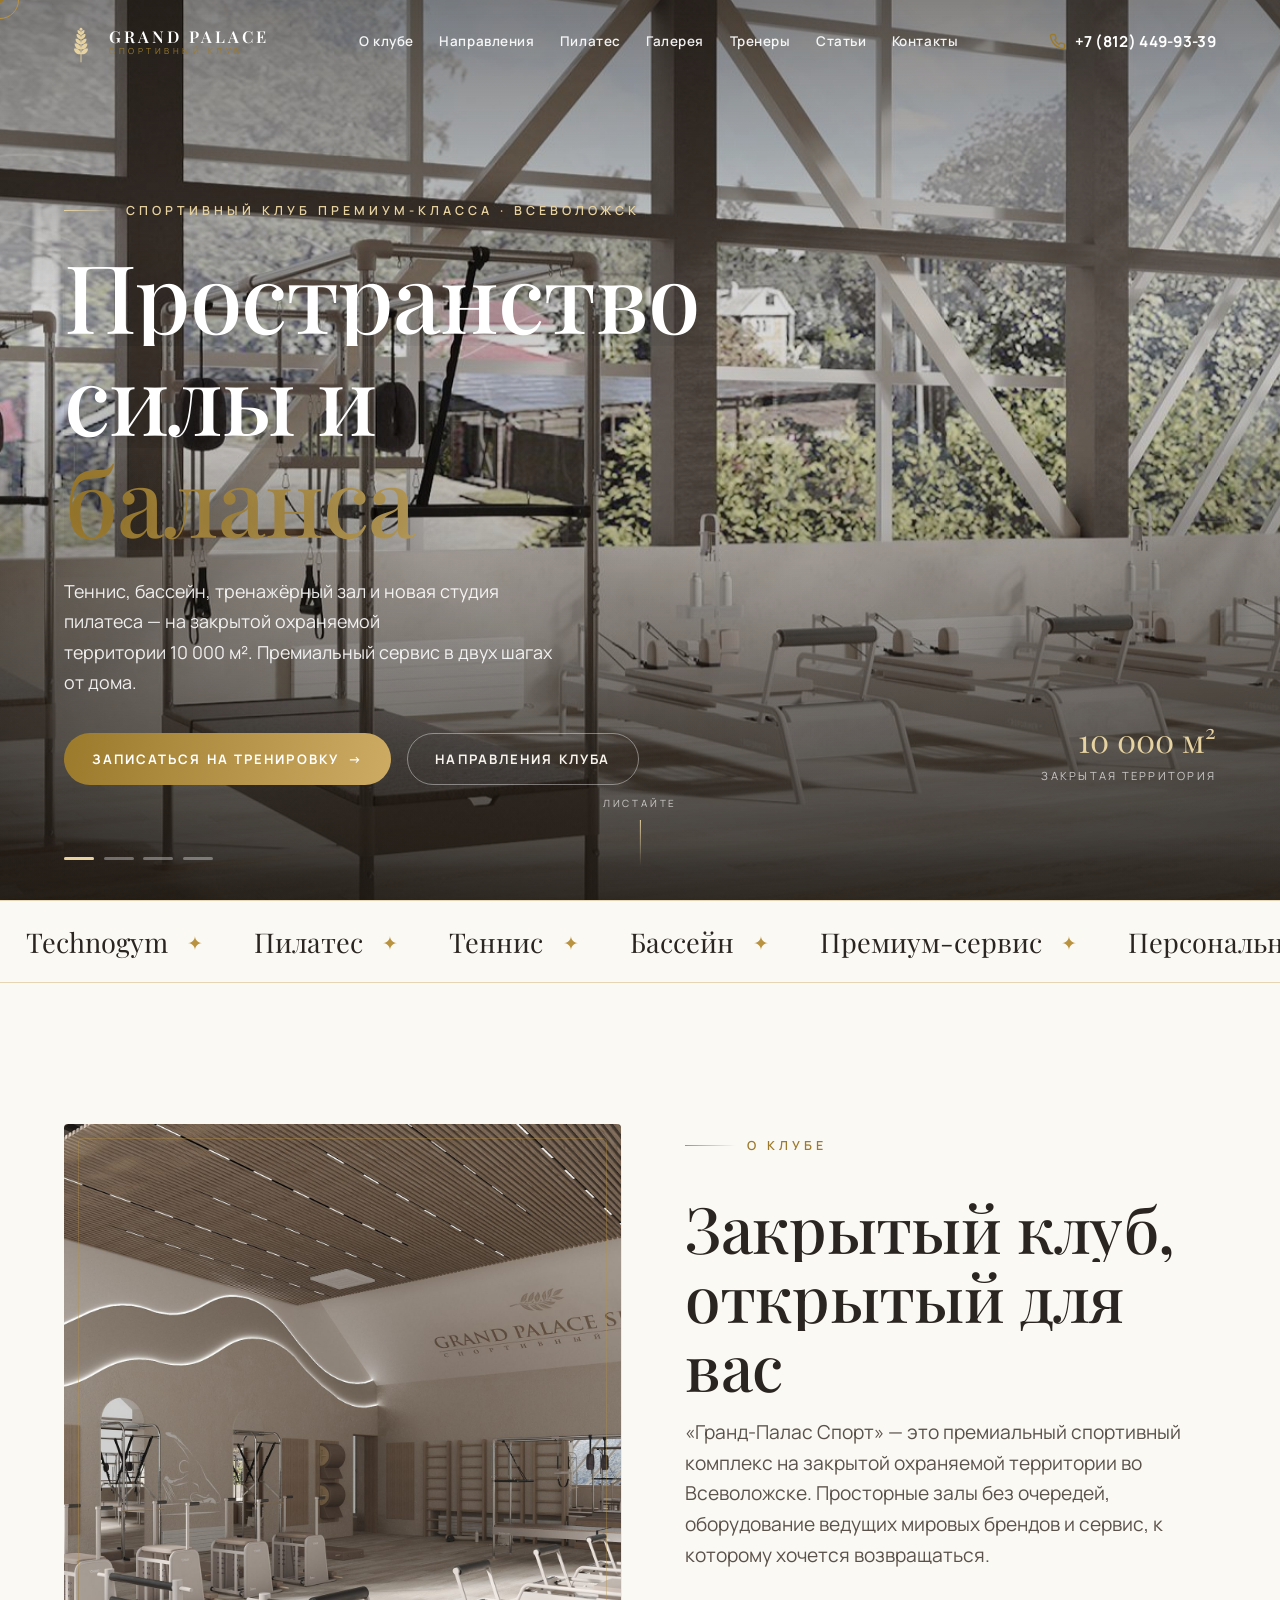
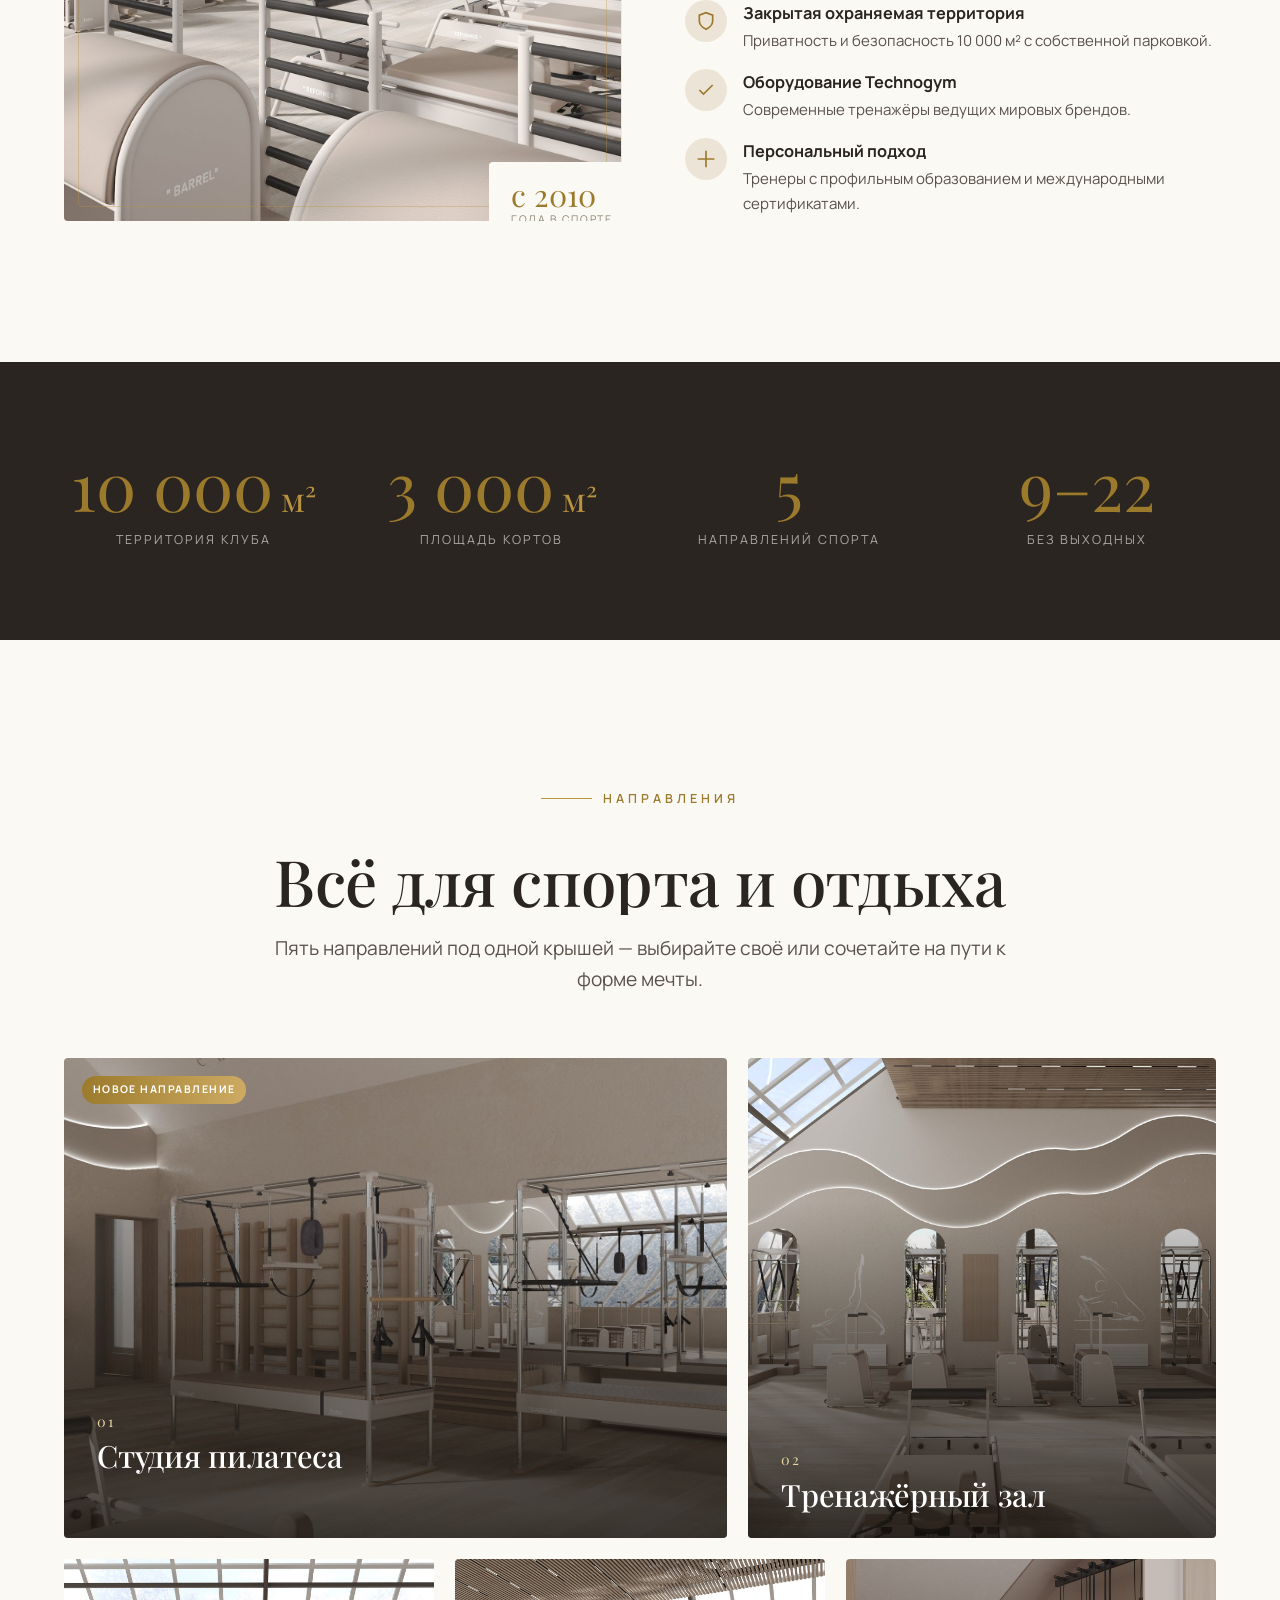
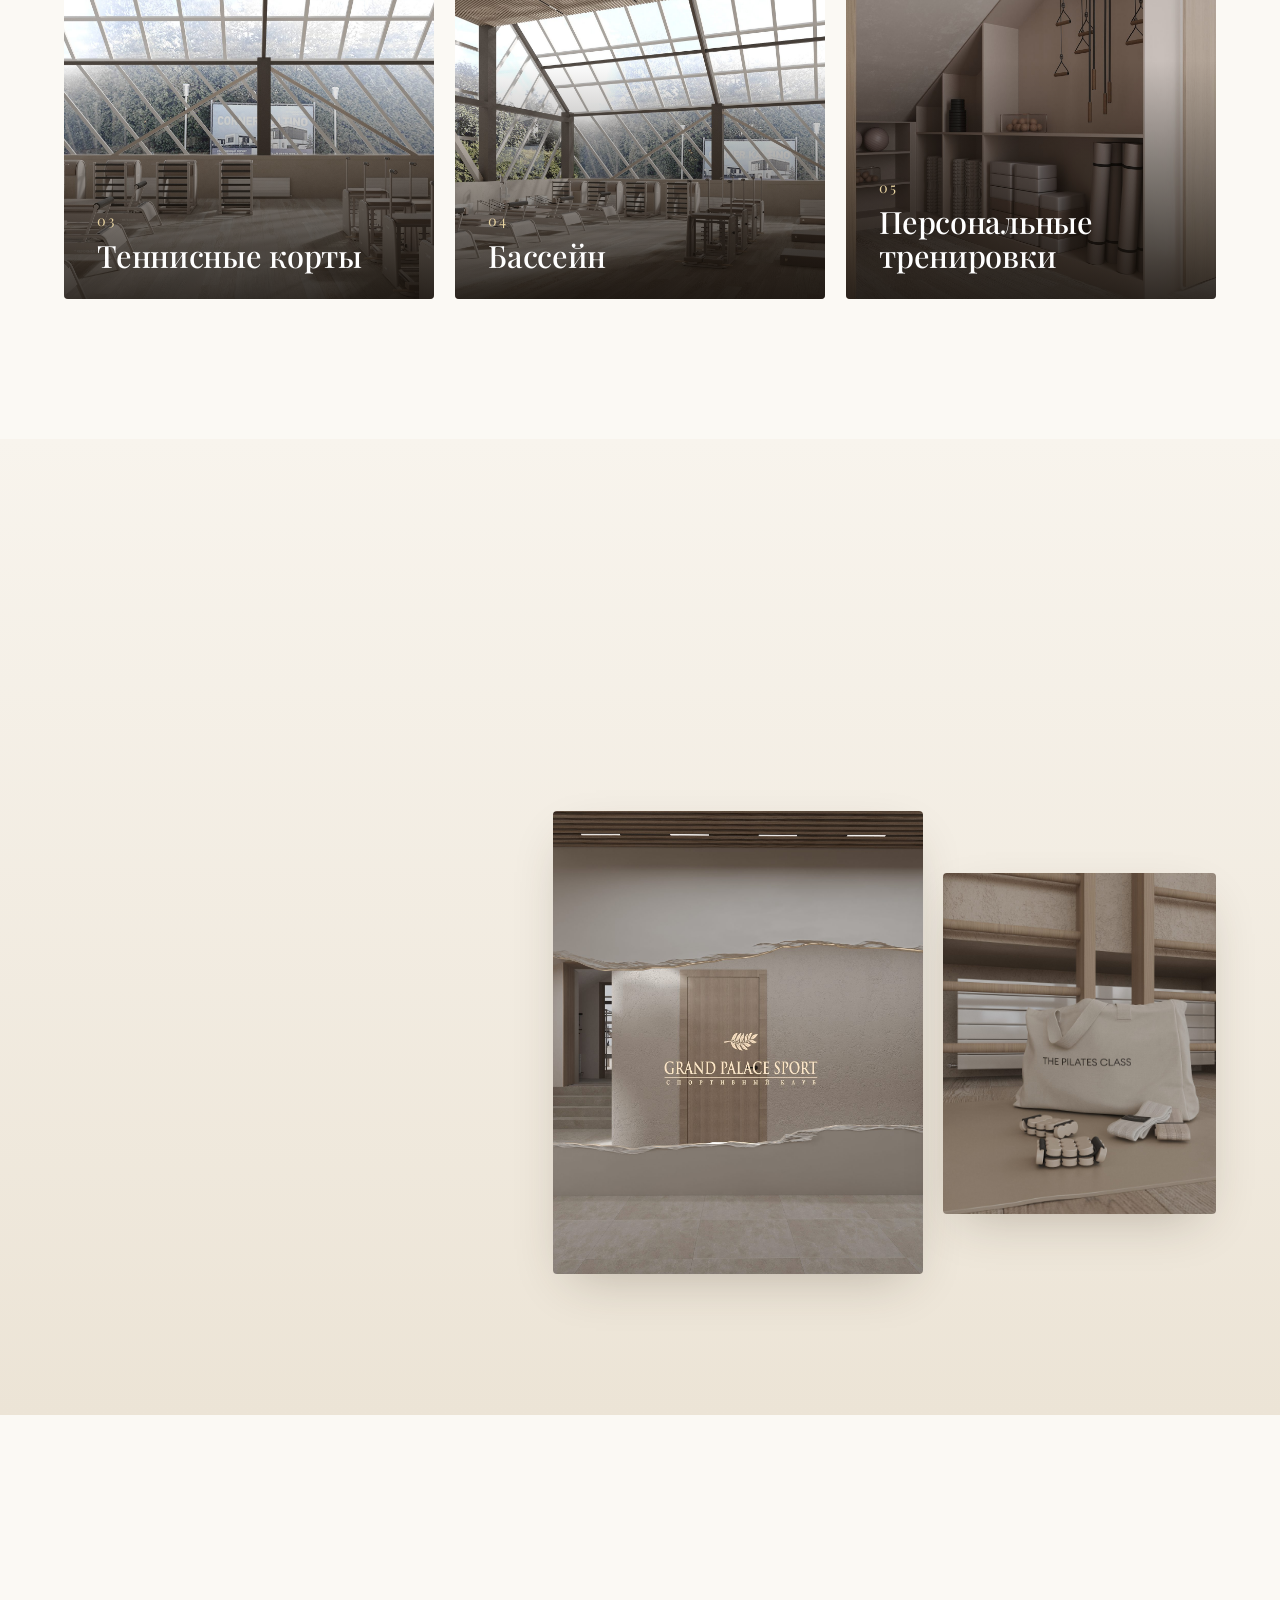
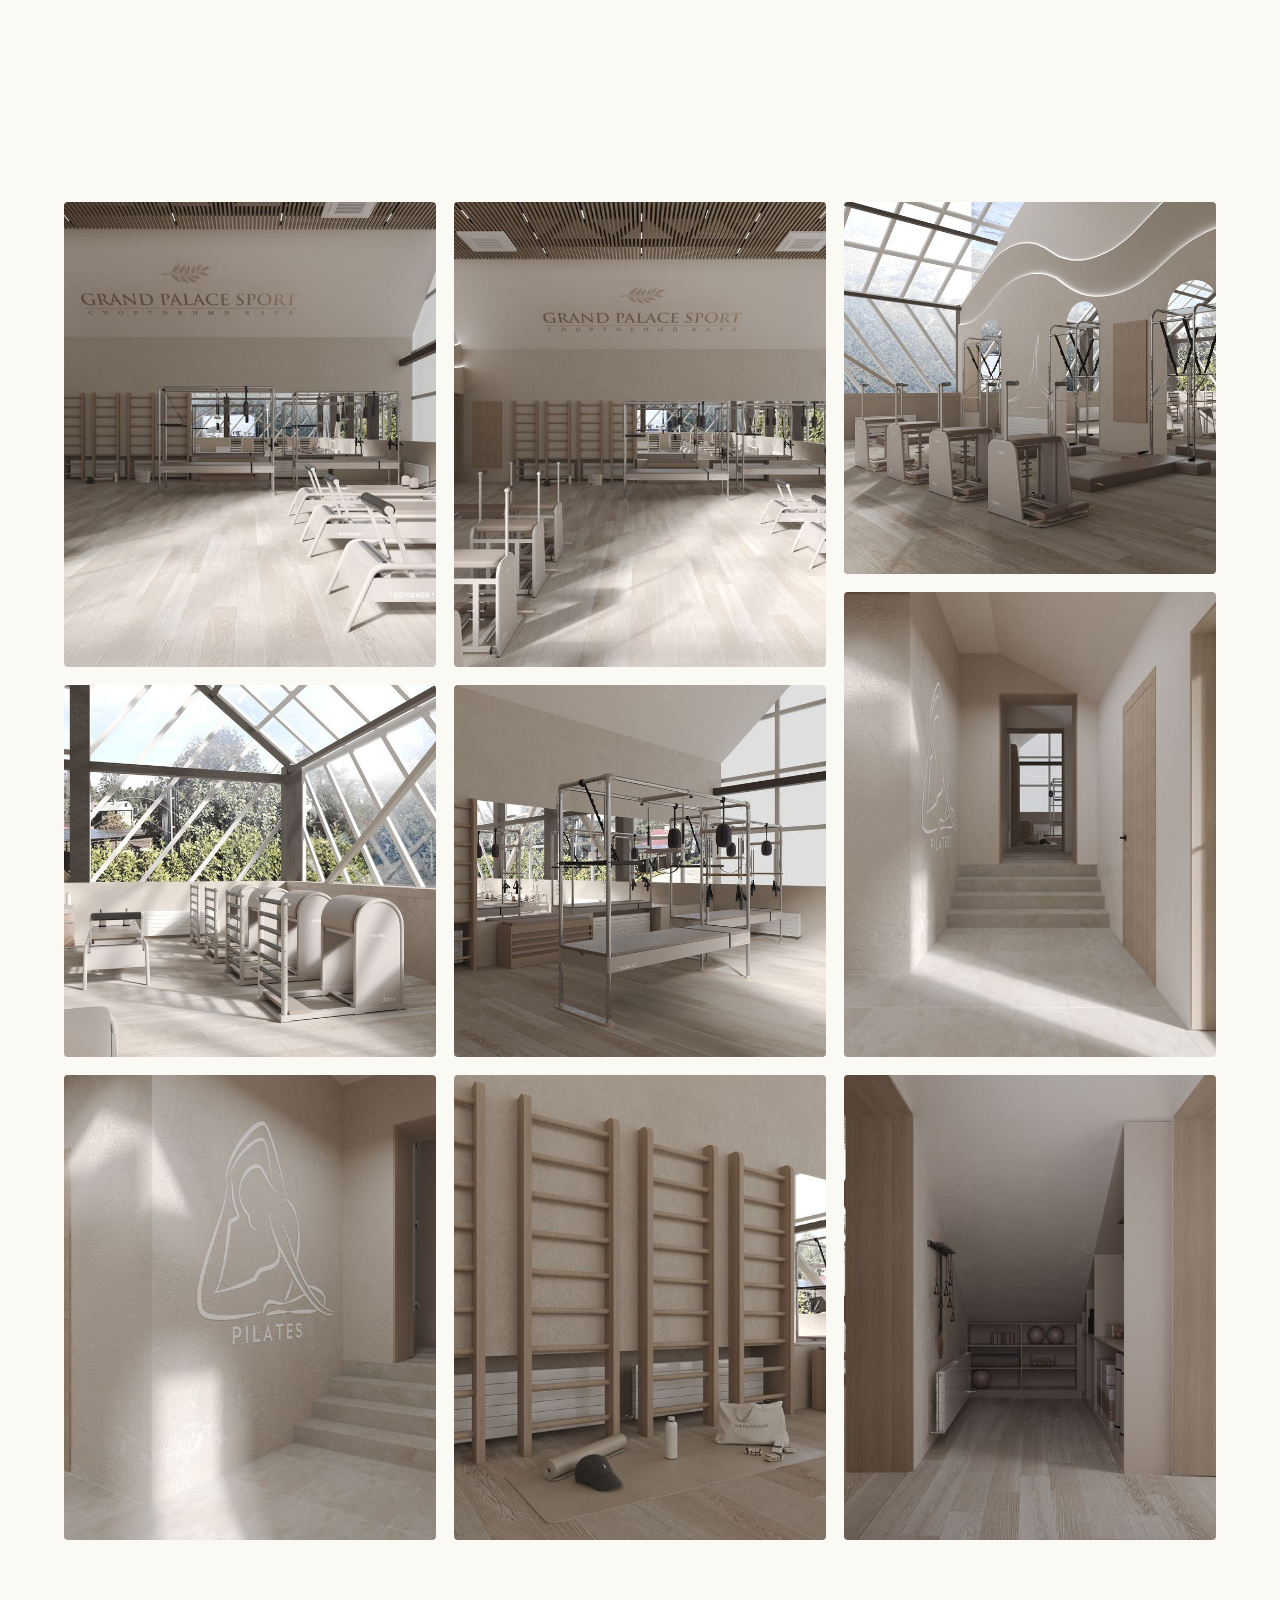
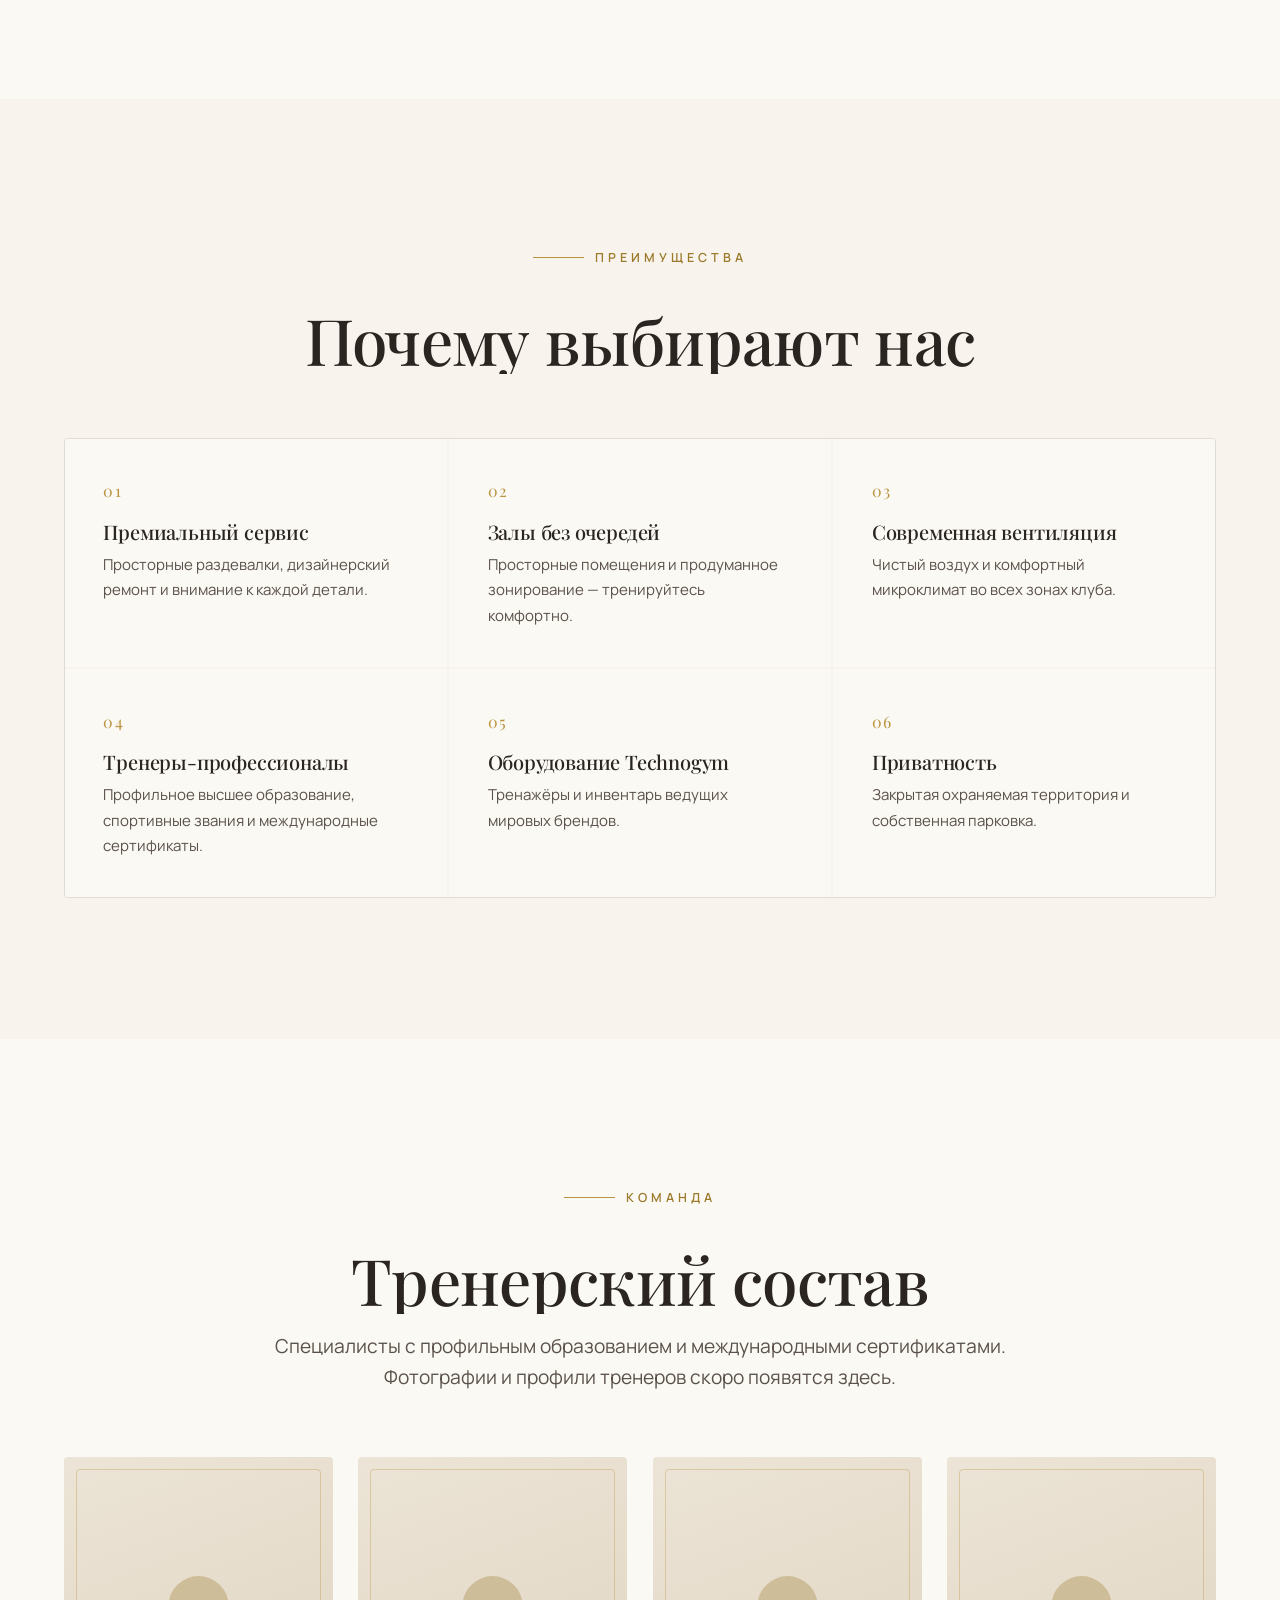
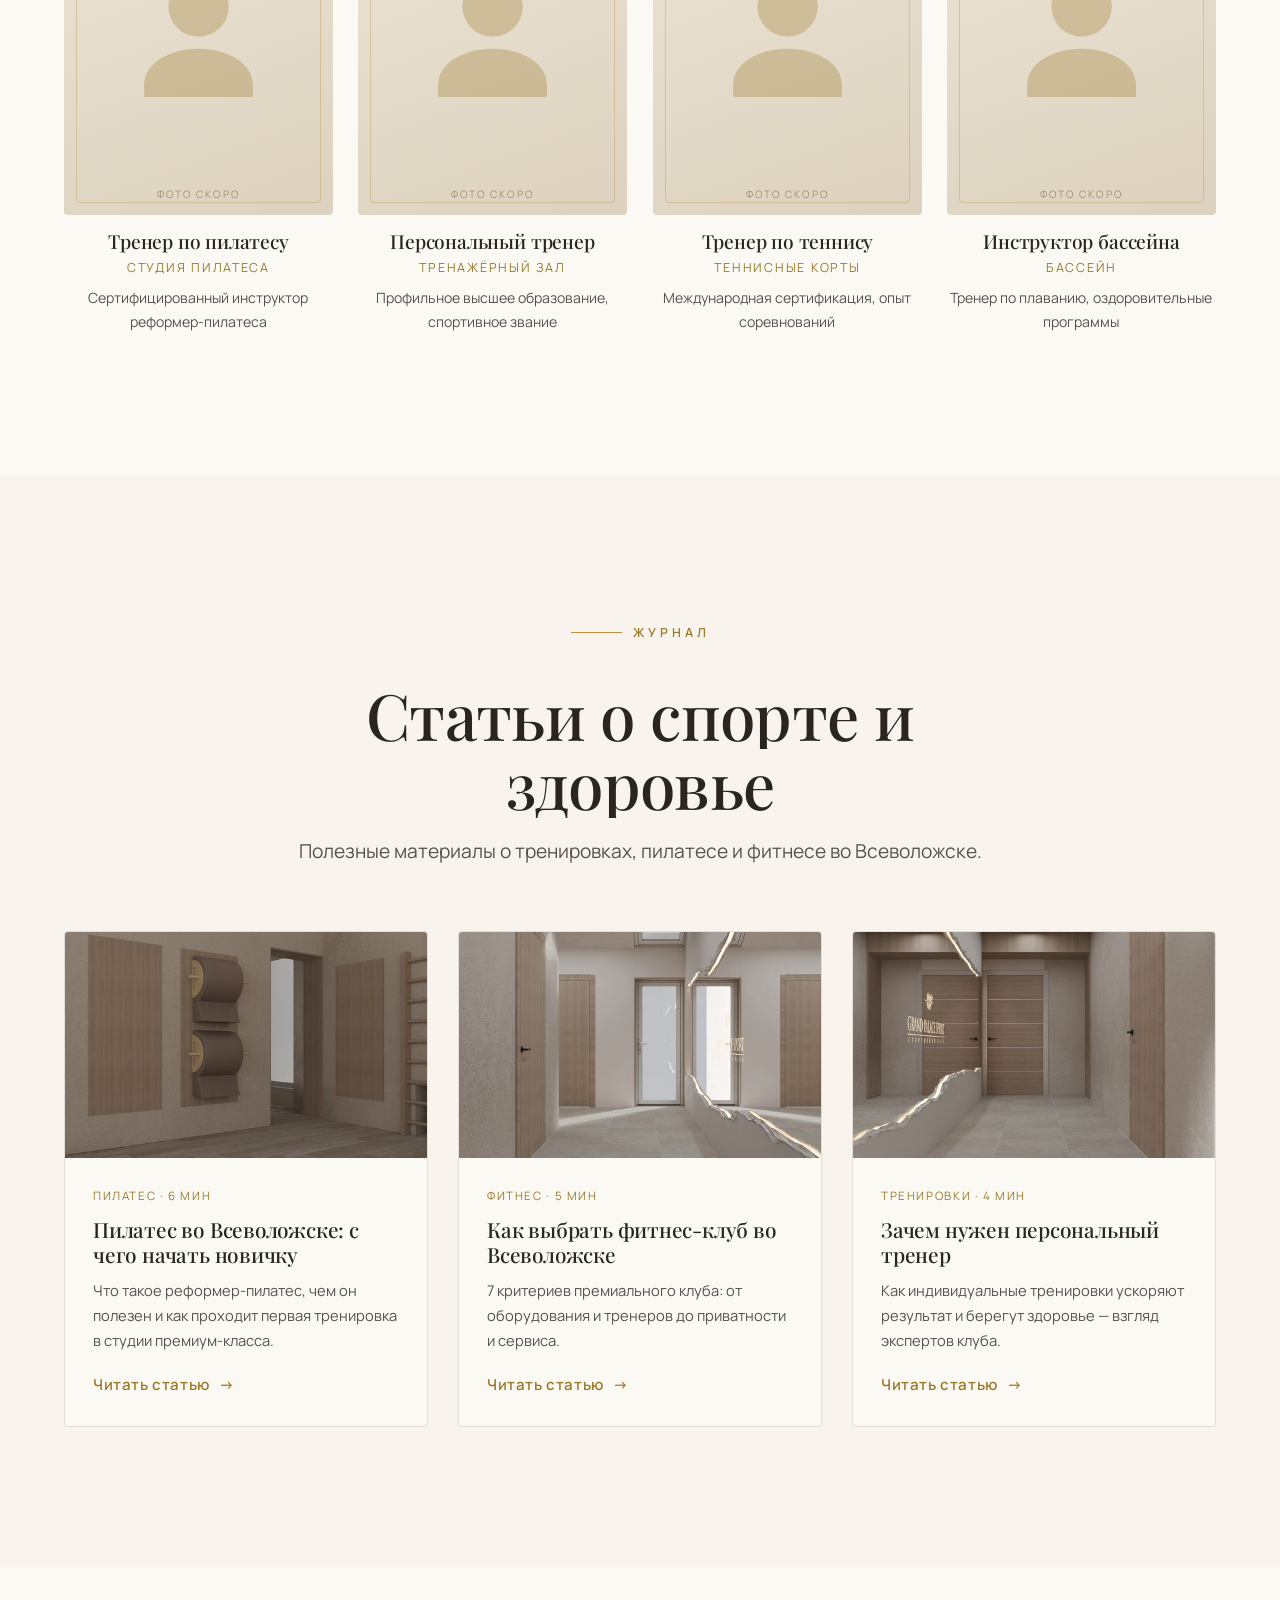
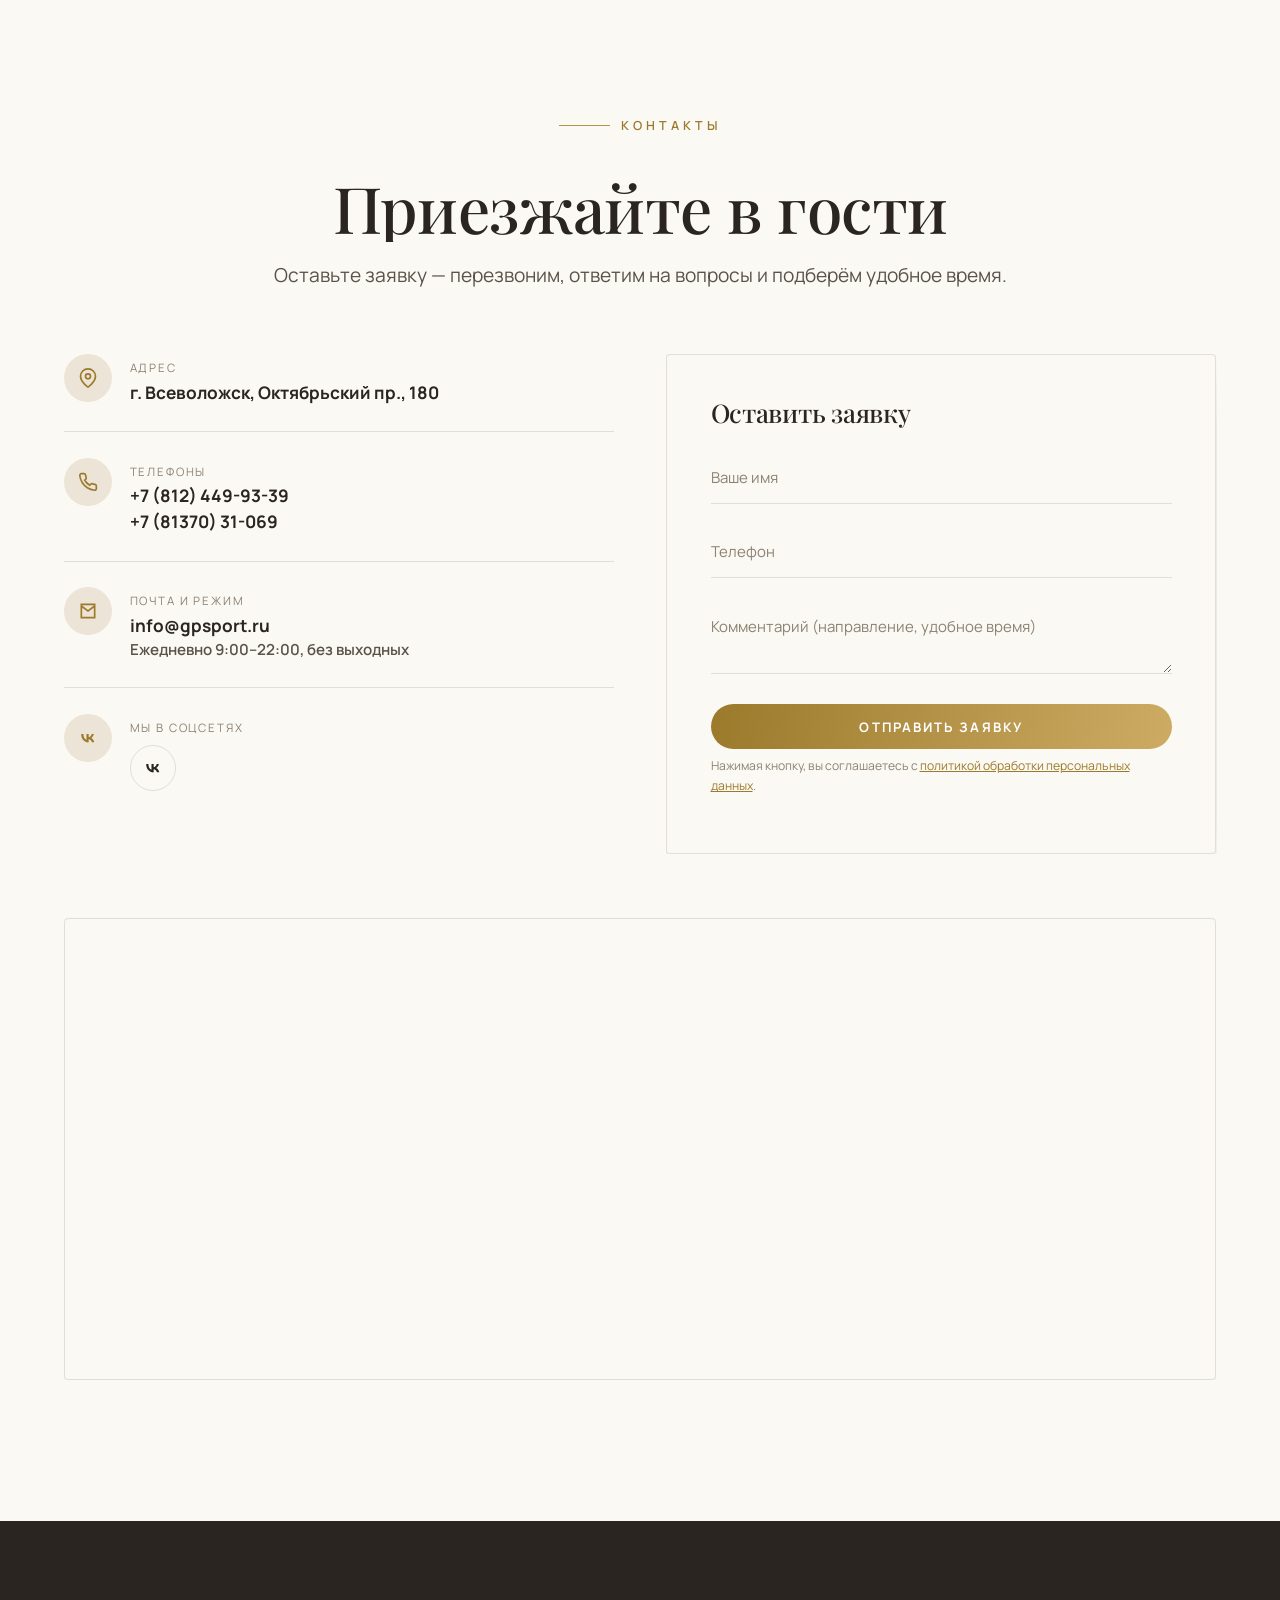
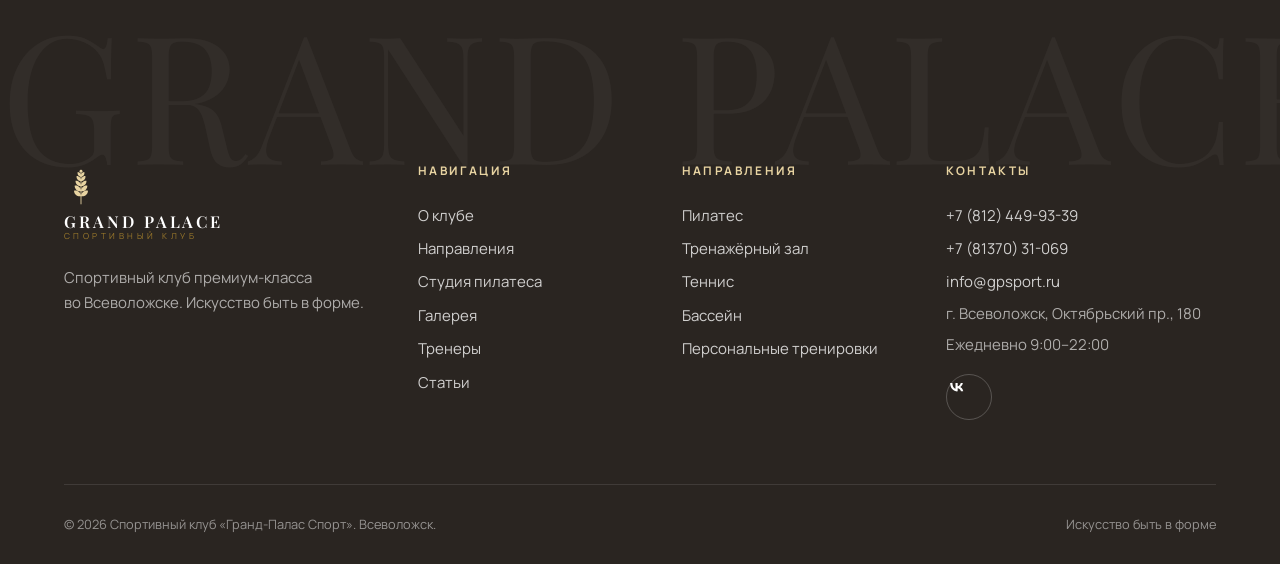
==== index.html @ 6d6e1dee "Новый сайт спортивного клуба «Гранд-Палас Спорт» Полный редизайн в фирменном стиле белый + золото: с" ====
<!DOCTYPE html>
<html lang="ru">
<head>
<meta charset="UTF-8">
<meta name="viewport" content="width=device-width, initial-scale=1">
<title>Гранд-Палас Спорт — спортивный клуб премиум-класса во Всеволожске</title>
<meta name="description" content="Спортивный клуб «Гранд-Палас Спорт» во Всеволожске: теннисные корты, бассейн, тренажёрный зал и новая студия пилатеса на закрытой охраняемой территории 10 000 м². Премиальный сервис, оборудование Technogym, персональные тренеры.">
<meta name="keywords" content="спортивный зал Всеволожск, фитнес-клуб Всеволожск, бассейн Всеволожск, пилатес Всеволожск, персональный тренер Всеволожск, теннис Всеволожск">
<link rel="canonical" href="https://gpsport.ru/">
<meta property="og:type" content="website">
<meta property="og:title" content="Гранд-Палас Спорт — спортивный клуб премиум-класса во Всеволожске">
<meta property="og:description" content="Теннис, бассейн, тренажёрный зал и новая студия пилатеса на закрытой территории 10 000 м². Премиальный сервис во Всеволожске.">
<meta property="og:image" content="assets/img/hero-1.jpg">
<meta property="og:locale" content="ru_RU">
<meta name="theme-color" content="#2a2521">
<link rel="icon" type="image/svg+xml" href="assets/img/favicon.svg">
<link rel="preconnect" href="https://fonts.googleapis.com">
<link rel="preconnect" href="https://fonts.gstatic.com" crossorigin>
<link href="https://fonts.googleapis.com/css2?family=Manrope:wght@400;500;600;700;800&family=Playfair+Display:ital,wght@0,400;0,500;0,600;1,400;1,500&display=swap" rel="stylesheet">
<link rel="preload" as="image" href="assets/img/hero-1.jpg">
<link rel="stylesheet" href="assets/css/style.css">
<script type="application/ld+json">
{
  "@context":"https://schema.org",
  "@type":"SportsActivityLocation",
  "name":"Спортивный клуб «Гранд-Палас Спорт»",
  "description":"Спортивный клуб премиум-класса во Всеволожске: теннис, бассейн, тренажёрный зал и студия пилатеса.",
  "image":"https://gpsport.ru/assets/img/hero-1.jpg",
  "url":"https://gpsport.ru/",
  "telephone":"+7 (812) 449-93-39",
  "email":"info@gpsport.ru",
  "address":{"@type":"PostalAddress","addressLocality":"Всеволожск","streetAddress":"Октябрьский пр., 180","addressCountry":"RU"},
  "openingHours":"Mo-Su 09:00-22:00",
  "sameAs":["https://vk.com/grandpalacesport"]
}
</script>
</head>
<body>

<!-- ===== Reusable laurel emblem ===== -->
<svg width="0" height="0" style="position:absolute" aria-hidden="true">
  <symbol id="laurel" viewBox="0 0 60 76">
    <path d="M30 74 V18" stroke="currentColor" stroke-width="1.6" stroke-linecap="round" fill="none"/>
    <g fill="currentColor">
      <g transform="translate(30,60) rotate(-52)"><path d="M0 0 C-5 -4 -5 -12 0 -16 C5 -12 5 -4 0 0 Z"/></g>
      <g transform="translate(30,60) rotate(52)"><path d="M0 0 C-5 -4 -5 -12 0 -16 C5 -12 5 -4 0 0 Z"/></g>
      <g transform="translate(30,51) rotate(-49) scale(.95)"><path d="M0 0 C-5 -4 -5 -12 0 -16 C5 -12 5 -4 0 0 Z"/></g>
      <g transform="translate(30,51) rotate(49) scale(.95)"><path d="M0 0 C-5 -4 -5 -12 0 -16 C5 -12 5 -4 0 0 Z"/></g>
      <g transform="translate(30,42) rotate(-45) scale(.87)"><path d="M0 0 C-5 -4 -5 -12 0 -16 C5 -12 5 -4 0 0 Z"/></g>
      <g transform="translate(30,42) rotate(45) scale(.87)"><path d="M0 0 C-5 -4 -5 -12 0 -16 C5 -12 5 -4 0 0 Z"/></g>
      <g transform="translate(30,33) rotate(-40) scale(.77)"><path d="M0 0 C-5 -4 -5 -12 0 -16 C5 -12 5 -4 0 0 Z"/></g>
      <g transform="translate(30,33) rotate(40) scale(.77)"><path d="M0 0 C-5 -4 -5 -12 0 -16 C5 -12 5 -4 0 0 Z"/></g>
      <g transform="translate(30,25) rotate(-34) scale(.66)"><path d="M0 0 C-5 -4 -5 -12 0 -16 C5 -12 5 -4 0 0 Z"/></g>
      <g transform="translate(30,25) rotate(34) scale(.66)"><path d="M0 0 C-5 -4 -5 -12 0 -16 C5 -12 5 -4 0 0 Z"/></g>
      <circle cx="30" cy="15" r="2.6"/>
    </g>
  </symbol>
</svg>

<!-- ===== Preloader ===== -->
<div class="preloader" aria-hidden="true">
  <div class="preloader__inner">
    <svg class="preloader__logo" viewBox="0 0 60 76">
      <path pathLength="1" d="M30 74 V18"/>
      <path pathLength="1" d="M30 60 C19 56 19 47 24 44"/>
      <path pathLength="1" d="M30 60 C41 56 41 47 36 44"/>
      <path pathLength="1" d="M30 50 C20 46 21 38 25 36"/>
      <path pathLength="1" d="M30 50 C40 46 39 38 35 36"/>
      <path pathLength="1" d="M30 41 C22 38 22 31 26 29"/>
      <path pathLength="1" d="M30 41 C38 38 38 31 34 29"/>
      <path pathLength="1" d="M30 32 C24 30 24 24 27 23"/>
      <path pathLength="1" d="M30 32 C36 30 36 24 33 23"/>
    </svg>
    <div class="preloader__name">Grand Palace Sport</div>
    <div class="preloader__bar"><i></i></div>
  </div>
</div>

<!-- ===== Header ===== -->
<header class="header">
  <div class="container header__inner">
    <a href="#top" class="logo on-dark" aria-label="Гранд-Палас Спорт — на главную">
      <svg class="logo__mark" viewBox="0 0 60 76" aria-hidden="true"><use href="#laurel"/></svg>
      <span class="logo__text">
        <span class="logo__name">GRAND PALACE</span>
        <span class="logo__sub">Спортивный клуб</span>
      </span>
    </a>

    <nav class="nav on-dark" aria-label="Основная навигация">
      <a href="#about">О клубе</a>
      <a href="#directions">Направления</a>
      <a href="#pilates">Пилатес</a>
      <a href="#gallery">Галерея</a>
      <a href="#trainers">Тренеры</a>
      <a href="#articles">Статьи</a>
      <a href="#contacts">Контакты</a>
    </nav>

    <div class="header__actions">
      <a href="tel:+78124499339" class="header__phone on-dark">
        <svg class="ico" width="17" height="17" viewBox="0 0 24 24" fill="none" stroke="currentColor" stroke-width="2"><path d="M22 16.92v3a2 2 0 0 1-2.18 2 19.79 19.79 0 0 1-8.63-3.07 19.5 19.5 0 0 1-6-6 19.79 19.79 0 0 1-3.07-8.67A2 2 0 0 1 4.11 2h3a2 2 0 0 1 2 1.72c.13.96.36 1.9.7 2.81a2 2 0 0 1-.45 2.11L8.09 9.91a16 16 0 0 0 6 6l1.27-1.27a2 2 0 0 1 2.11-.45c.91.34 1.85.57 2.81.7A2 2 0 0 1 22 16.92z"/></svg>
        +7 (812) 449-93-39
      </a>
      <button class="burger on-dark" aria-label="Меню" aria-expanded="false"><span></span><span></span></button>
    </div>
  </div>
</header>

<!-- ===== Mobile menu ===== -->
<div class="mobile-menu" id="mobile-menu">
  <nav class="mobile-menu__nav" aria-label="Мобильная навигация">
    <a href="#about"><span class="idx">01</span>О клубе</a>
    <a href="#directions"><span class="idx">02</span>Направления</a>
    <a href="#pilates"><span class="idx">03</span>Студия пилатеса</a>
    <a href="#gallery"><span class="idx">04</span>Галерея</a>
    <a href="#trainers"><span class="idx">05</span>Тренеры</a>
    <a href="#articles"><span class="idx">06</span>Статьи</a>
    <a href="#contacts"><span class="idx">07</span>Контакты</a>
  </nav>
  <div class="mobile-menu__foot">
    <div class="phones">
      <a href="tel:+78124499339">+7 (812) 449-93-39</a>
      <a href="tel:+78137031069">+7 (81370) 31-069</a>
    </div>
    <div class="socials">
      <a href="https://vk.com/grandpalacesport" target="_blank" rel="noopener" aria-label="ВКонтакте">
        <svg width="20" height="20" viewBox="0 0 24 24" fill="currentColor"><path d="M12.8 17.3c-5.4 0-8.9-3.8-9-10h2.7c.1 4.6 2.2 6.5 3.7 6.9V7.3h2.6v3.9c1.6-.2 3.2-1.9 3.7-3.9h2.5c-.4 2.4-2 4.1-3.2 4.8 1.2.6 3 2.1 3.7 4.9h-2.8c-.5-1.8-2-3.2-3.9-3.4v3.4h-.7z"/></svg>
      </a>
    </div>
  </div>
</div>

<main id="top">

<!-- ===== Hero ===== -->
<section class="hero" aria-label="Главный экран">
  <div class="hero__slides">
    <div class="hero__slide active"><img src="assets/img/hero-1.jpg" alt="Просторная студия пилатеса со стеклянной кровлей в клубе Гранд-Палас Спорт"></div>
    <div class="hero__slide"><img src="assets/img/hero-2.jpg" alt="Зал пилатеса с реформерами и дизайнерским освещением" loading="lazy"></div>
    <div class="hero__slide"><img src="assets/img/hero-3.jpg" alt="Светлый зал с панорамным остеклением" loading="lazy"></div>
    <div class="hero__slide"><img src="assets/img/hero-4.jpg" alt="Современный интерьер спортивного клуба" loading="lazy"></div>
  </div>

  <div class="container hero__content">
    <span class="eyebrow hero__eyebrow">Спортивный клуб премиум-класса · Всеволожск</span>
    <h1 class="h-display">
      <span class="ln"><span>Пространство</span></span>
      <span class="ln"><span>силы и</span></span>
      <span class="ln"><span class="gold-gradient">баланса</span></span>
    </h1>
    <p class="hero__sub">Теннис, бассейн, тренажёрный зал и новая студия пилатеса — на закрытой охраняемой территории&nbsp;10&nbsp;000&nbsp;м². Премиальный сервис в двух шагах от дома.</p>
    <div class="hero__cta">
      <a href="#contacts" class="btn btn--gold">Записаться на тренировку <span class="ico">&#8594;</span></a>
      <a href="#directions" class="btn btn--light">Направления клуба</a>
    </div>
  </div>

  <div class="hero__meta">
    <span class="num">10&nbsp;000&nbsp;м²</span>
    <small>Закрытая территория</small>
  </div>

  <div class="hero__dots" role="tablist" aria-label="Слайды">
    <button class="active" aria-label="Слайд 1"></button>
    <button aria-label="Слайд 2"></button>
    <button aria-label="Слайд 3"></button>
    <button aria-label="Слайд 4"></button>
  </div>

  <div class="scroll-hint"><span>Листайте</span><span class="line"></span></div>
</section>

<!-- ===== Marquee ===== -->
<div class="marquee" aria-hidden="true">
  <div class="marquee__track">
    <span>Technogym</span><span>Пилатес</span><span>Теннис</span><span>Бассейн</span><span>Премиум-сервис</span><span>Персональный подход</span>
    <span>Technogym</span><span>Пилатес</span><span>Теннис</span><span>Бассейн</span><span>Премиум-сервис</span><span>Персональный подход</span>
  </div>
</div>

<!-- ===== About ===== -->
<section class="section" id="about">
  <div class="container split">
    <div class="split__media media media--frame" data-reveal="left">
      <img src="assets/img/pilates-1.jpg" alt="Зал студии пилатеса с логотипом Grand Palace Sport на стене">
      <div class="media__badge">
        <span class="num">с&nbsp;2010</span>
        <small>года в&nbsp;спорте</small>
      </div>
    </div>
    <div class="split__body">
      <div class="section-head" style="margin-bottom:0">
        <span class="eyebrow" data-reveal>О клубе</span>
        <h2 class="h-1 split-text" style="margin-top:1.2rem">Закрытый клуб, открытый для вас</h2>
        <p class="lead" data-reveal data-reveal-delay="1">«Гранд-Палас Спорт» — это премиальный спортивный комплекс на закрытой охраняемой территории во Всеволожске. Просторные залы без очередей, оборудование ведущих мировых брендов и сервис, к которому хочется возвращаться.</p>
      </div>
      <ul class="feature-list">
        <li data-reveal data-reveal-delay="1">
          <span class="ic"><svg width="20" height="20" viewBox="0 0 24 24" fill="none" stroke="currentColor" stroke-width="2"><path d="M12 22s8-4 8-10V5l-8-3-8 3v7c0 6 8 10 8 10z"/></svg></span>
          <div><b>Закрытая охраняемая территория</b><span>Приватность и безопасность 10&nbsp;000&nbsp;м² с собственной парковкой.</span></div>
        </li>
        <li data-reveal data-reveal-delay="2">
          <span class="ic"><svg width="20" height="20" viewBox="0 0 24 24" fill="none" stroke="currentColor" stroke-width="2"><path d="M20 6 9 17l-5-5"/></svg></span>
          <div><b>Оборудование Technogym</b><span>Современные тренажёры ведущих мировых брендов.</span></div>
        </li>
        <li data-reveal data-reveal-delay="3">
          <span class="ic"><svg width="20" height="20" viewBox="0 0 24 24" fill="none" stroke="currentColor" stroke-width="2"><path d="M12 2v20M2 12h20"/></svg></span>
          <div><b>Персональный подход</b><span>Тренеры с профильным образованием и международными сертификатами.</span></div>
        </li>
      </ul>
    </div>
  </div>
</section>

<!-- ===== Stats ===== -->
<section class="section section--tight bg-ink">
  <div class="container stats">
    <div class="stat" data-reveal data-reveal-delay="1">
      <div class="num"><span data-count="10000">0</span><span class="suf">&nbsp;м²</span></div>
      <div class="lbl">Территория клуба</div>
    </div>
    <div class="stat" data-reveal data-reveal-delay="2">
      <div class="num"><span data-count="3000">0</span><span class="suf">&nbsp;м²</span></div>
      <div class="lbl">Площадь кортов</div>
    </div>
    <div class="stat" data-reveal data-reveal-delay="3">
      <div class="num"><span data-count="5">0</span></div>
      <div class="lbl">Направлений спорта</div>
    </div>
    <div class="stat" data-reveal data-reveal-delay="4">
      <div class="num">9&ndash;22</div>
      <div class="lbl">Без выходных</div>
    </div>
  </div>
</section>

<!-- ===== Directions ===== -->
<section class="section" id="directions">
  <div class="container">
    <div class="section-head center">
      <span class="eyebrow center" data-reveal>Направления</span>
      <h2 class="h-1 split-text" style="margin-top:1.2rem">Всё для спорта и отдыха</h2>
      <p class="lead" data-reveal data-reveal-delay="1">Пять направлений под одной крышей — выбирайте своё или сочетайте на пути к форме мечты.</p>
    </div>

    <div class="dir-grid">
      <article class="dir-card span-7 tall" data-reveal="scale">
        <span class="dir-card__tag">Новое направление</span>
        <img src="assets/img/pilates-2.jpg" alt="Студия пилатеса Grand Palace Sport">
        <div class="dir-card__body">
          <span class="dir-card__num">01</span>
          <h3>Студия пилатеса</h3>
          <p>Реформеры, кадиллаки и стулья ведущих брендов в светлом зале со стеклянной кровлей. Приоритетное новое направление клуба.</p>
          <a href="#pilates" class="dir-card__more">Подробнее <span>&#8594;</span></a>
        </div>
      </article>

      <article class="dir-card span-5 tall" data-reveal="scale" data-reveal-delay="1">
        <img src="assets/img/hero-4.jpg" alt="Тренажёрный зал">
        <div class="dir-card__body">
          <span class="dir-card__num">02</span>
          <h3>Тренажёрный зал</h3>
          <p>Просторный зал с оборудованием Technogym, зоны для индивидуальных тренировок без очередей.</p>
        </div>
      </article>

      <article class="dir-card span-4" data-reveal="scale">
        <img src="assets/img/lounge-2.jpg" alt="Теннисные корты">
        <div class="dir-card__body">
          <span class="dir-card__num">03</span>
          <h3>Теннисные корты</h3>
          <p>Профессиональное покрытие кортов площадью 3&nbsp;000&nbsp;м². Индивидуальные и групповые занятия.</p>
        </div>
      </article>

      <article class="dir-card span-4" data-reveal="scale" data-reveal-delay="1">
        <img src="assets/img/lounge-1.jpg" alt="Бассейн">
        <div class="dir-card__body">
          <span class="dir-card__num">04</span>
          <h3>Бассейн</h3>
          <p>Одно из ключевых преимуществ клуба. Чистая вода, продуманная система вентиляции, зоны отдыха.</p>
        </div>
      </article>

      <article class="dir-card span-4" data-reveal="scale" data-reveal-delay="2">
        <img src="assets/img/storage-1.jpg" alt="Зона персональных тренировок">
        <div class="dir-card__body">
          <span class="dir-card__num">05</span>
          <h3>Персональные тренировки</h3>
          <p>Тренеры со спортивными званиями и международными сертификатами. Программа под ваши цели.</p>
        </div>
      </article>
    </div>
  </div>
</section>

<!-- ===== Pilates feature ===== -->
<section class="section bg-sand pilates-hero" id="pilates">
  <div class="container">
    <div class="section-head" data-reveal>
      <span class="eyebrow">Приоритетное направление</span>
      <h2 class="h-display" style="margin-top:1.2rem">Студия <span class="serif-italic gold-gradient">пилатеса</span></h2>
    </div>

    <div class="pilates-grid">
      <div class="col-txt">
        <p class="lead" data-reveal>Новая студия пилатеса «Гранд-Палас Спорт» — это свет, воздух и безупречная эстетика. Реформеры, кадиллаки, стулья и боди-барелы расставлены в просторном зале со стеклянной кровлей и видом на зелень.</p>
        <p data-reveal data-reveal-delay="1" class="muted">Пилатес укрепляет глубокие мышцы, улучшает осанку и баланс, бережно работает с телом в любом возрасте. Идеально для тех, кто ценит качество движения и осознанный подход к себе.</p>
        <div class="tag-row" data-reveal data-reveal-delay="2">
          <span class="tag">Реформер</span><span class="tag">Кадиллак</span><span class="tag">Стул</span><span class="tag">Боди-барел</span><span class="tag">Mat Pilates</span>
        </div>
        <div style="margin-top:2rem" data-reveal data-reveal-delay="2">
          <a href="#contacts" class="btn">Записаться на пилатес <span class="ico">&#8594;</span></a>
        </div>
      </div>
      <div class="col-a parallax" data-speed="0.06">
        <img src="assets/img/brand-gold.jpg" alt="Золотой логотип Grand Palace Sport на стене студии">
      </div>
      <div class="col-b parallax" data-speed="0.12">
        <img src="assets/img/detail-2.jpg" alt="Аксессуары The Pilates Class">
      </div>
    </div>
  </div>
</section>

<!-- ===== Gallery ===== -->
<section class="section" id="gallery">
  <div class="container">
    <div class="section-head center">
      <span class="eyebrow center" data-reveal>Галерея</span>
      <h2 class="h-1 split-text" style="margin-top:1.2rem">Загляните внутрь</h2>
      <p class="lead" data-reveal data-reveal-delay="1">Реальные интерьеры клуба. Нажмите на снимок, чтобы рассмотреть детали.</p>
    </div>

    <div class="gallery" data-reveal>
      <figure><img src="assets/img/pilates-3-thumb.jpg" data-full="assets/img/pilates-3.jpg" alt="Зал пилатеса с логотипом"><figcaption>Студия пилатеса</figcaption><span class="plus">+</span></figure>
      <figure><img src="assets/img/pilates-6-thumb.jpg" data-full="assets/img/pilates-6.jpg" alt="Боди-барелы у панорамного окна"><figcaption>Боди-барел зона</figcaption><span class="plus">+</span></figure>
      <figure><img src="assets/img/brand-pilates-thumb.jpg" data-full="assets/img/brand-pilates.jpg" alt="Графика Pilates на стене"><figcaption>Pilates</figcaption><span class="plus">+</span></figure>
      <figure><img src="assets/img/pilates-4-thumb.jpg" data-full="assets/img/pilates-4.jpg" alt="Шведские стенки и реформеры"><figcaption>Зона реформеров</figcaption><span class="plus">+</span></figure>
      <figure><img src="assets/img/pilates-7-thumb.jpg" data-full="assets/img/pilates-7.jpg" alt="Кадиллаки в зале"><figcaption>Кадиллак-станции</figcaption><span class="plus">+</span></figure>
      <figure><img src="assets/img/detail-1-thumb.jpg" data-full="assets/img/detail-1.jpg" alt="Шведские стенки и инвентарь"><figcaption>The Pilates Class</figcaption><span class="plus">+</span></figure>
      <figure><img src="assets/img/pilates-5-thumb.jpg" data-full="assets/img/pilates-5.jpg" alt="Стулья для пилатеса"><figcaption>Wunda Chair</figcaption><span class="plus">+</span></figure>
      <figure><img src="assets/img/entrance-1-thumb.jpg" data-full="assets/img/entrance-1.jpg" alt="Входная зона со ступенями"><figcaption>Входная группа</figcaption><span class="plus">+</span></figure>
      <figure><img src="assets/img/storage-2-thumb.jpg" data-full="assets/img/storage-2.jpg" alt="Зона хранения инвентаря"><figcaption>Зона инвентаря</figcaption><span class="plus">+</span></figure>
    </div>
  </div>
</section>

<!-- ===== Advantages ===== -->
<section class="section bg-cream" id="advantages">
  <div class="container">
    <div class="section-head center">
      <span class="eyebrow center" data-reveal>Преимущества</span>
      <h2 class="h-1 split-text" style="margin-top:1.2rem">Почему выбирают нас</h2>
    </div>
    <div class="adv-grid" data-reveal>
      <div class="adv"><div class="adv__n">01</div><h4>Премиальный сервис</h4><p>Просторные раздевалки, дизайнерский ремонт и внимание к каждой детали.</p><span class="adv__line"></span></div>
      <div class="adv"><div class="adv__n">02</div><h4>Залы без очередей</h4><p>Просторные помещения и продуманное зонирование — тренируйтесь комфортно.</p><span class="adv__line"></span></div>
      <div class="adv"><div class="adv__n">03</div><h4>Современная вентиляция</h4><p>Чистый воздух и комфортный микроклимат во всех зонах клуба.</p><span class="adv__line"></span></div>
      <div class="adv"><div class="adv__n">04</div><h4>Тренеры-профессионалы</h4><p>Профильное высшее образование, спортивные звания и международные сертификаты.</p><span class="adv__line"></span></div>
      <div class="adv"><div class="adv__n">05</div><h4>Оборудование Technogym</h4><p>Тренажёры и инвентарь ведущих мировых брендов.</p><span class="adv__line"></span></div>
      <div class="adv"><div class="adv__n">06</div><h4>Приватность</h4><p>Закрытая охраняемая территория и собственная парковка.</p><span class="adv__line"></span></div>
    </div>
  </div>
</section>

<!-- ===== Trainers ===== -->
<section class="section" id="trainers">
  <div class="container">
    <div class="section-head center">
      <span class="eyebrow center" data-reveal>Команда</span>
      <h2 class="h-1 split-text" style="margin-top:1.2rem">Тренерский состав</h2>
      <p class="lead" data-reveal data-reveal-delay="1">Специалисты с профильным образованием и международными сертификатами. Фотографии и профили тренеров скоро появятся здесь.</p>
    </div>
    <div class="trainer-grid">
      <div class="trainer" data-reveal data-reveal-delay="1">
        <div class="trainer__ph"><span class="ring"></span><svg viewBox="0 0 24 24" fill="currentColor"><path d="M12 12a5 5 0 1 0 0-10 5 5 0 0 0 0 10zm0 2c-5 0-9 2.5-9 6v2h18v-2c0-3.5-4-6-9-6z"/></svg></div>
        <h4>Тренер по пилатесу</h4>
        <div class="role">Студия пилатеса</div>
        <div class="creds">Сертифицированный инструктор реформер-пилатеса</div>
      </div>
      <div class="trainer" data-reveal data-reveal-delay="2">
        <div class="trainer__ph"><span class="ring"></span><svg viewBox="0 0 24 24" fill="currentColor"><path d="M12 12a5 5 0 1 0 0-10 5 5 0 0 0 0 10zm0 2c-5 0-9 2.5-9 6v2h18v-2c0-3.5-4-6-9-6z"/></svg></div>
        <h4>Персональный тренер</h4>
        <div class="role">Тренажёрный зал</div>
        <div class="creds">Профильное высшее образование, спортивное звание</div>
      </div>
      <div class="trainer" data-reveal data-reveal-delay="3">
        <div class="trainer__ph"><span class="ring"></span><svg viewBox="0 0 24 24" fill="currentColor"><path d="M12 12a5 5 0 1 0 0-10 5 5 0 0 0 0 10zm0 2c-5 0-9 2.5-9 6v2h18v-2c0-3.5-4-6-9-6z"/></svg></div>
        <h4>Тренер по теннису</h4>
        <div class="role">Теннисные корты</div>
        <div class="creds">Международная сертификация, опыт соревнований</div>
      </div>
      <div class="trainer" data-reveal data-reveal-delay="4">
        <div class="trainer__ph"><span class="ring"></span><svg viewBox="0 0 24 24" fill="currentColor"><path d="M12 12a5 5 0 1 0 0-10 5 5 0 0 0 0 10zm0 2c-5 0-9 2.5-9 6v2h18v-2c0-3.5-4-6-9-6z"/></svg></div>
        <h4>Инструктор бассейна</h4>
        <div class="role">Бассейн</div>
        <div class="creds">Тренер по плаванию, оздоровительные программы</div>
      </div>
    </div>
  </div>
</section>

<!-- ===== Articles ===== -->
<section class="section bg-cream" id="articles">
  <div class="container">
    <div class="section-head center">
      <span class="eyebrow center" data-reveal>Журнал</span>
      <h2 class="h-1 split-text" style="margin-top:1.2rem">Статьи о спорте и здоровье</h2>
      <p class="lead" data-reveal data-reveal-delay="1">Полезные материалы о тренировках, пилатесе и фитнесе во Всеволожске.</p>
    </div>
    <div class="art-grid">
      <a class="art-card" href="articles/pilates-vsevolozhsk.html" data-reveal data-reveal-delay="1">
        <div class="art-card__img"><img src="assets/img/pilates-8-thumb.jpg" alt="Пилатес во Всеволожске"></div>
        <div class="art-card__body">
          <span class="art-card__meta">Пилатес · 6 мин</span>
          <h3>Пилатес во Всеволожске: с чего начать новичку</h3>
          <p>Что такое реформер-пилатес, чем он полезен и как проходит первая тренировка в студии премиум-класса.</p>
          <span class="textlink">Читать статью <span class="ico">&#8594;</span></span>
        </div>
      </a>
      <a class="art-card" href="articles/kak-vybrat-fitnes-klub.html" data-reveal data-reveal-delay="2">
        <div class="art-card__img"><img src="assets/img/corridor-thumb.jpg" alt="Как выбрать фитнес-клуб"></div>
        <div class="art-card__body">
          <span class="art-card__meta">Фитнес · 5 мин</span>
          <h3>Как выбрать фитнес-клуб во Всеволожске</h3>
          <p>7 критериев премиального клуба: от оборудования и тренеров до приватности и сервиса.</p>
          <span class="textlink">Читать статью <span class="ico">&#8594;</span></span>
        </div>
      </a>
      <a class="art-card" href="articles/personalnyy-trener.html" data-reveal data-reveal-delay="3">
        <div class="art-card__img"><img src="assets/img/entrance-2-thumb.jpg" alt="Персональный тренер"></div>
        <div class="art-card__body">
          <span class="art-card__meta">Тренировки · 4 мин</span>
          <h3>Зачем нужен персональный тренер</h3>
          <p>Как индивидуальные тренировки ускоряют результат и берегут здоровье — взгляд экспертов клуба.</p>
          <span class="textlink">Читать статью <span class="ico">&#8594;</span></span>
        </div>
      </a>
    </div>
  </div>
</section>

<!-- ===== Contacts ===== -->
<section class="section" id="contacts">
  <div class="container">
    <div class="section-head center">
      <span class="eyebrow center" data-reveal>Контакты</span>
      <h2 class="h-1 split-text" style="margin-top:1.2rem">Приезжайте в гости</h2>
      <p class="lead" data-reveal data-reveal-delay="1">Оставьте заявку — перезвоним, ответим на вопросы и подберём удобное время.</p>
    </div>

    <div class="contact-grid">
      <div class="contact-info" data-reveal="left">
        <div class="contact-row">
          <span class="ic"><svg width="20" height="20" viewBox="0 0 24 24" fill="none" stroke="currentColor" stroke-width="2"><path d="M21 10c0 7-9 13-9 13s-9-6-9-13a9 9 0 0 1 18 0z"/><circle cx="12" cy="10" r="3"/></svg></span>
          <div><span class="lbl">Адрес</span><b>г. Всеволожск, Октябрьский пр., 180</b></div>
        </div>
        <div class="contact-row">
          <span class="ic"><svg width="20" height="20" viewBox="0 0 24 24" fill="none" stroke="currentColor" stroke-width="2"><path d="M22 16.92v3a2 2 0 0 1-2.18 2 19.79 19.79 0 0 1-8.63-3.07 19.5 19.5 0 0 1-6-6 19.79 19.79 0 0 1-3.07-8.67A2 2 0 0 1 4.11 2h3a2 2 0 0 1 2 1.72c.13.96.36 1.9.7 2.81a2 2 0 0 1-.45 2.11L8.09 9.91a16 16 0 0 0 6 6l1.27-1.27a2 2 0 0 1 2.11-.45c.91.34 1.85.57 2.81.7A2 2 0 0 1 22 16.92z"/></svg></span>
          <div><span class="lbl">Телефоны</span>
            <a href="tel:+78124499339">+7 (812) 449-93-39</a>
            <a href="tel:+78137031069">+7 (81370) 31-069</a>
          </div>
        </div>
        <div class="contact-row">
          <span class="ic"><svg width="20" height="20" viewBox="0 0 24 24" fill="none" stroke="currentColor" stroke-width="2"><path d="M4 4h16v16H4z"/><path d="m4 6 8 6 8-6"/></svg></span>
          <div><span class="lbl">Почта и режим</span>
            <a href="mailto:info@gpsport.ru">info@gpsport.ru</a>
            <b style="font-weight:600;color:var(--ink-soft);font-size:.95rem">Ежедневно 9:00&ndash;22:00, без выходных</b>
          </div>
        </div>
        <div class="contact-row">
          <span class="ic"><svg width="20" height="20" viewBox="0 0 24 24" fill="currentColor"><path d="M12.8 17.3c-5.4 0-8.9-3.8-9-10h2.7c.1 4.6 2.2 6.5 3.7 6.9V7.3h2.6v3.9c1.6-.2 3.2-1.9 3.7-3.9h2.5c-.4 2.4-2 4.1-3.2 4.8 1.2.6 3 2.1 3.7 4.9h-2.8c-.5-1.8-2-3.2-3.9-3.4v3.4h-.7z"/></svg></span>
          <div><span class="lbl">Мы в соцсетях</span>
            <div class="socials">
              <a href="https://vk.com/grandpalacesport" target="_blank" rel="noopener" aria-label="ВКонтакте">
                <svg width="20" height="20" viewBox="0 0 24 24" fill="currentColor"><path d="M12.8 17.3c-5.4 0-8.9-3.8-9-10h2.7c.1 4.6 2.2 6.5 3.7 6.9V7.3h2.6v3.9c1.6-.2 3.2-1.9 3.7-3.9h2.5c-.4 2.4-2 4.1-3.2 4.8 1.2.6 3 2.1 3.7 4.9h-2.8c-.5-1.8-2-3.2-3.9-3.4v3.4h-.7z"/></svg>
              </a>
            </div>
          </div>
        </div>
      </div>

      <div class="card-form" data-reveal="right">
        <form id="callback-form" novalidate>
          <div class="card-form__body">
            <h3 class="h-3" style="margin-bottom:1.6rem">Оставить заявку</h3>
            <div class="field">
              <input type="text" id="name" name="name" placeholder=" " required>
              <label for="name">Ваше имя</label>
            </div>
            <div class="field">
              <input type="tel" id="phone" name="phone" placeholder=" " required>
              <label for="phone">Телефон</label>
            </div>
            <div class="field">
              <textarea id="msg" name="msg" placeholder=" " rows="2"></textarea>
              <label for="msg">Комментарий (направление, удобное время)</label>
            </div>
            <button type="submit" class="btn btn--gold" style="width:100%;justify-content:center">Отправить заявку</button>
            <p class="form-note">Нажимая кнопку, вы соглашаетесь с <a href="#">политикой обработки персональных данных</a>.</p>
          </div>
          <div class="form-success" id="form-success">
            <div class="check"><svg width="28" height="28" viewBox="0 0 24 24" fill="none" stroke="currentColor" stroke-width="2"><path d="M20 6 9 17l-5-5"/></svg></div>
            <h3 class="h-3">Спасибо за заявку!</h3>
            <p class="muted">Мы свяжемся с вами в ближайшее время в часы работы клуба.</p>
          </div>
        </form>
      </div>
    </div>

    <div class="map-wrap" data-reveal>
      <iframe src="https://yandex.ru/map-widget/v1/?ll=30.637%2C60.013&z=15&text=%D0%92%D1%81%D0%B5%D0%B2%D0%BE%D0%BB%D0%BE%D0%B6%D1%81%D0%BA%2C%20%D0%9E%D0%BA%D1%82%D1%8F%D0%B1%D1%80%D1%8C%D1%81%D0%BA%D0%B8%D0%B9%20%D0%BF%D1%80%D0%BE%D1%81%D0%BF%D0%B5%D0%BA%D1%82%2C%20180" loading="lazy" title="Карта: Всеволожск, Октябрьский пр., 180" allowfullscreen></iframe>
    </div>
  </div>
</section>

</main>

<!-- ===== Footer ===== -->
<footer class="footer">
  <div class="footer__big">GRAND&nbsp;PALACE&nbsp;SPORT</div>
  <div class="container">
    <div class="footer__top">
      <div class="footer__col">
        <a href="#top" class="logo" style="margin-bottom:1.2rem">
          <svg class="logo__mark" viewBox="0 0 60 76" style="color:var(--gold-light)"><use href="#laurel"/></svg>
          <span class="logo__text"><span class="logo__name" style="color:#fff">GRAND PALACE</span><span class="logo__sub">Спортивный клуб</span></span>
        </a>
        <p>Спортивный клуб премиум-класса во&nbsp;Всеволожске. Искусство быть в&nbsp;форме.</p>
      </div>
      <div class="footer__col">
        <h5>Навигация</h5>
        <ul>
          <li><a href="#about">О клубе</a></li>
          <li><a href="#directions">Направления</a></li>
          <li><a href="#pilates">Студия пилатеса</a></li>
          <li><a href="#gallery">Галерея</a></li>
          <li><a href="#trainers">Тренеры</a></li>
          <li><a href="#articles">Статьи</a></li>
        </ul>
      </div>
      <div class="footer__col">
        <h5>Направления</h5>
        <ul>
          <li><a href="#pilates">Пилатес</a></li>
          <li><a href="#directions">Тренажёрный зал</a></li>
          <li><a href="#directions">Теннис</a></li>
          <li><a href="#directions">Бассейн</a></li>
          <li><a href="#directions">Персональные тренировки</a></li>
        </ul>
      </div>
      <div class="footer__col">
        <h5>Контакты</h5>
        <p><a href="tel:+78124499339">+7 (812) 449-93-39</a></p>
        <p><a href="tel:+78137031069">+7 (81370) 31-069</a></p>
        <p><a href="mailto:info@gpsport.ru">info@gpsport.ru</a></p>
        <p>г. Всеволожск, Октябрьский пр., 180</p>
        <p style="margin-top:.4rem">Ежедневно 9:00&ndash;22:00</p>
        <div class="socials" style="margin-top:1rem">
          <a href="https://vk.com/grandpalacesport" target="_blank" rel="noopener" aria-label="ВКонтакте">
            <svg width="20" height="20" viewBox="0 0 24 24" fill="currentColor"><path d="M12.8 17.3c-5.4 0-8.9-3.8-9-10h2.7c.1 4.6 2.2 6.5 3.7 6.9V7.3h2.6v3.9c1.6-.2 3.2-1.9 3.7-3.9h2.5c-.4 2.4-2 4.1-3.2 4.8 1.2.6 3 2.1 3.7 4.9h-2.8c-.5-1.8-2-3.2-3.9-3.4v3.4h-.7z"/></svg>
          </a>
        </div>
      </div>
    </div>
    <div class="footer__bottom">
      <span>© <span data-year>2026</span> Спортивный клуб «Гранд-Палас Спорт». Всеволожск.</span>
      <span>Искусство быть в форме</span>
    </div>
  </div>
</footer>

<!-- ===== Floating actions ===== -->
<a href="tel:+78124499339" class="call-fab" aria-label="Позвонить">
  <svg width="22" height="22" viewBox="0 0 24 24" fill="none" stroke="currentColor" stroke-width="2"><path d="M22 16.92v3a2 2 0 0 1-2.18 2 19.79 19.79 0 0 1-8.63-3.07 19.5 19.5 0 0 1-6-6 19.79 19.79 0 0 1-3.07-8.67A2 2 0 0 1 4.11 2h3a2 2 0 0 1 2 1.72c.13.96.36 1.9.7 2.81a2 2 0 0 1-.45 2.11L8.09 9.91a16 16 0 0 0 6 6l1.27-1.27a2 2 0 0 1 2.11-.45c.91.34 1.85.57 2.81.7A2 2 0 0 1 22 16.92z"/></svg>
</a>
<button class="to-top" aria-label="Наверх" onclick="window.scrollTo({top:0,behavior:'smooth'})">
  <svg width="18" height="18" viewBox="0 0 24 24" fill="none" stroke="currentColor" stroke-width="2"><path d="m18 15-6-6-6 6"/></svg>
</button>

<!-- Yandex.Metrika: вставьте сюда счётчик (бриф п.10). Пример:
<script>(function(m,e,t,r,i,k,a){...ym(XXXXXX,'init',{...})})()</script>
-->

<script src="assets/js/main.js"></script>
</body>
</html>
---- assets/css/style.css ----
/* =========================================================
   GRAND PALACE SPORT — спортивный клуб, Всеволожск
   Премиальная тема: белый + золото, лёгкая, статусная.
   ========================================================= */

/* ---------- Tokens ---------- */
:root{
  --gold:        #b9933f;
  --gold-deep:   #9c7a2c;
  --gold-soft:   #cdab63;
  --gold-light:  #e7d3a1;
  --gold-glow:   rgba(185,147,63,.32);

  --cream:       #f8f4ed;
  --cream-2:     #f2ebe0;
  --sand:        #ece4d6;
  --sand-deep:   #ddd2bf;
  --paper:       #fbf9f4;

  --ink:         #2a2521;
  --ink-soft:    #5a524a;
  --muted:       #8c8273;
  --line:        rgba(42,37,33,.12);
  --line-gold:   rgba(185,147,63,.35);

  --white:       #ffffff;

  --shadow-sm:   0 4px 18px rgba(60,50,35,.08);
  --shadow:      0 18px 50px -18px rgba(60,48,30,.30);
  --shadow-lg:   0 40px 90px -30px rgba(50,40,25,.45);

  --serif: "Playfair Display", "Times New Roman", Georgia, serif;
  --sans:  "Manrope", -apple-system, "Segoe UI", Roboto, Helvetica, Arial, sans-serif;

  --container: 1280px;
  --gutter: clamp(20px, 5vw, 64px);
  --radius: 4px;
  --ease: cubic-bezier(.22,.61,.36,1);
  --ease-out: cubic-bezier(.16,1,.3,1);

  --header-h: 84px;
}

*,*::before,*::after{ box-sizing:border-box; }
html{ -webkit-text-size-adjust:100%; scroll-behavior:smooth; }
@media (prefers-reduced-motion: reduce){ html{ scroll-behavior:auto; } }

body{
  margin:0;
  font-family:var(--sans);
  color:var(--ink);
  background:var(--paper);
  font-size:clamp(15px,1.05vw,17px);
  line-height:1.7;
  font-weight:400;
  -webkit-font-smoothing:antialiased;
  text-rendering:optimizeLegibility;
  overflow-x:hidden;
}
body.is-locked{ overflow:hidden; }

img{ display:block; max-width:100%; height:auto; }
a{ color:inherit; text-decoration:none; }
button{ font-family:inherit; cursor:pointer; }
ul{ margin:0; padding:0; list-style:none; }

::selection{ background:var(--gold); color:#fff; }

/* ---------- Typography ---------- */
h1,h2,h3,h4{
  font-family:var(--serif);
  font-weight:500;
  line-height:1.08;
  letter-spacing:-.01em;
  margin:0;
  color:var(--ink);
}
.h-display{ font-size:clamp(2.7rem,7.4vw,6.2rem); }
.h-1{ font-size:clamp(2.1rem,5vw,4rem); }
.h-2{ font-size:clamp(1.7rem,3.4vw,2.75rem); }
.h-3{ font-size:clamp(1.25rem,2vw,1.6rem); }
.serif-italic{ font-style:italic; }

.eyebrow{
  font-family:var(--sans);
  font-size:.78rem;
  font-weight:600;
  letter-spacing:.32em;
  text-transform:uppercase;
  color:var(--gold-deep);
  display:inline-flex;
  align-items:center;
  gap:.85em;
}
.eyebrow::before{
  content:"";
  width:clamp(24px,4vw,52px);
  height:1px;
  background:linear-gradient(90deg,var(--gold),transparent);
}
.eyebrow.center::before{ background:var(--gold); }

.lead{ font-size:clamp(1.05rem,1.5vw,1.28rem); color:var(--ink-soft); line-height:1.6; }
.text-gold{ color:var(--gold-deep); }
.muted{ color:var(--muted); }

.gold-gradient{
  background:linear-gradient(100deg,var(--gold-deep) 0%,var(--gold-light) 45%,var(--gold) 70%,var(--gold-deep) 100%);
  background-size:220% auto;
  -webkit-background-clip:text;
  background-clip:text;
  color:transparent;
  animation:shimmer 6s linear infinite;
}
@keyframes shimmer{ to{ background-position:220% center; } }

/* ---------- Layout ---------- */
.container{ width:100%; max-width:var(--container); margin-inline:auto; padding-inline:var(--gutter); }
.section{ padding-block:clamp(72px,11vw,150px); position:relative; }
.section--tight{ padding-block:clamp(48px,7vw,90px); }
.section-head{ max-width:760px; margin-bottom:clamp(40px,5vw,68px); }
.section-head.center{ margin-inline:auto; text-align:center; }
.section-head .eyebrow{ margin-bottom:1.1rem; }
.section-head p{ margin:1.1rem 0 0; }

.bg-cream{ background:var(--cream); }
.bg-sand{ background:linear-gradient(180deg,var(--cream) 0%,var(--sand) 100%); }
.bg-ink{ background:var(--ink); color:var(--cream); }
.bg-ink h1,.bg-ink h2,.bg-ink h3{ color:var(--paper); }

/* ---------- Buttons ---------- */
.btn{
  --bg:var(--ink); --fg:#fff;
  position:relative;
  display:inline-flex; align-items:center; gap:.7em;
  padding:1.05em 2.1em;
  font-size:.82rem; font-weight:700;
  letter-spacing:.16em; text-transform:uppercase;
  color:var(--fg); background:var(--bg);
  border:1px solid var(--bg);
  border-radius:50px;
  overflow:hidden;
  transition:color .5s var(--ease), border-color .5s var(--ease), transform .4s var(--ease);
  isolation:isolate;
}
.btn::before{
  content:""; position:absolute; inset:0; z-index:-1;
  background:linear-gradient(100deg,var(--gold-deep),var(--gold-soft));
  transform:translateY(101%);
  transition:transform .5s var(--ease);
}
.btn:hover{ color:#fff; border-color:var(--gold-deep); transform:translateY(-2px); }
.btn:hover::before{ transform:translateY(0); }
.btn .ico{ transition:transform .4s var(--ease); }
.btn:hover .ico{ transform:translateX(4px); }

.btn--gold{ --bg:linear-gradient(100deg,var(--gold-deep),var(--gold-soft)); --fg:#fff; border-color:transparent; }
.btn--gold::before{ background:var(--ink); }
.btn--ghost{ --bg:transparent; --fg:var(--ink); border-color:var(--line); }
.btn--ghost:hover{ color:#fff; }
.btn--light{ --bg:transparent; --fg:var(--cream); border-color:rgba(255,255,255,.4); }
.btn--sm{ padding:.8em 1.5em; font-size:.74rem; }

.textlink{
  display:inline-flex; align-items:center; gap:.6em;
  font-weight:600; letter-spacing:.04em; color:var(--gold-deep);
  position:relative;
}
.textlink::after{
  content:""; position:absolute; left:0; bottom:-3px; height:1px; width:100%;
  background:var(--gold); transform:scaleX(0); transform-origin:right;
  transition:transform .45s var(--ease);
}
.textlink:hover::after{ transform:scaleX(1); transform-origin:left; }
.textlink .ico{ transition:transform .4s var(--ease); }
.textlink:hover .ico{ transform:translateX(5px); }

/* =========================================================
   Preloader
   ========================================================= */
.preloader{
  position:fixed; inset:0; z-index:9999;
  display:grid; place-items:center;
  background:var(--paper);
  transition:opacity .7s ease, visibility .7s ease;
}
.preloader__inner{ text-align:center; }
.preloader__logo{ width:clamp(120px,18vw,180px); margin-inline:auto; color:var(--gold-deep); }
.preloader__logo path,.preloader__logo line{
  stroke:var(--gold-deep); stroke-width:1.4; fill:none;
  stroke-dasharray:1; stroke-dashoffset:1;
  animation:draw 1.5s var(--ease-out) forwards;
}
.preloader__name{
  margin-top:1.1rem;
  font-family:var(--serif); letter-spacing:.34em;
  font-size:.9rem; text-transform:uppercase; color:var(--ink);
  opacity:0; animation:fadeUp .8s .7s forwards;
}
.preloader__bar{
  margin:1.4rem auto 0; width:140px; height:2px;
  background:var(--sand-deep); border-radius:2px; overflow:hidden;
}
.preloader__bar i{ display:block; height:100%; width:0; background:linear-gradient(90deg,var(--gold-deep),var(--gold-light)); animation:load 1.6s var(--ease) forwards; }
@keyframes draw{ to{ stroke-dashoffset:0; } }
@keyframes load{ to{ width:100%; } }
body.loaded .preloader{ opacity:0; visibility:hidden; }

/* =========================================================
   Custom cursor
   ========================================================= */
.cursor,.cursor-dot{ position:fixed; top:0; left:0; pointer-events:none; z-index:9998; border-radius:50%;
  mix-blend-mode:normal; will-change:transform; }
.cursor{ width:38px; height:38px; border:1px solid var(--gold); transform:translate(-50%,-50%);
  transition:width .3s var(--ease),height .3s var(--ease),background .3s var(--ease),border-color .3s var(--ease),opacity .3s; }
.cursor-dot{ width:6px; height:6px; background:var(--gold-deep); transform:translate(-50%,-50%); }
.cursor.is-hover{ width:64px; height:64px; background:var(--gold-glow); border-color:transparent; }
.cursor.is-hover ~ .cursor-dot{ opacity:0; }
.cursor.is-down{ width:30px; height:30px; }
body.has-cursor{ cursor:none; }
body.has-cursor a,body.has-cursor button{ cursor:none; }
@media (hover:none),(pointer:coarse){ .cursor,.cursor-dot{ display:none; } }

/* =========================================================
   Header
   ========================================================= */
.header{
  position:fixed; inset:0 0 auto 0; z-index:1000;
  height:var(--header-h);
  display:flex; align-items:center;
  transition:background .5s var(--ease), height .4s var(--ease), box-shadow .4s var(--ease), border-color .4s;
  border-bottom:1px solid transparent;
}
.header__inner{ display:flex; align-items:center; justify-content:space-between; gap:2rem; width:100%; }
.header.scrolled{
  background:rgba(251,249,244,.86);
  backdrop-filter:saturate(140%) blur(14px);
  -webkit-backdrop-filter:saturate(140%) blur(14px);
  height:70px; box-shadow:var(--shadow-sm);
  border-color:var(--line);
}

.logo{ display:flex; align-items:center; gap:.7rem; color:var(--ink); flex-shrink:0; z-index:2; }
.logo__mark{ width:34px; height:42px; color:var(--gold-deep); flex-shrink:0; transition:transform .6s var(--ease); }
.logo:hover .logo__mark{ transform:rotate(-6deg) scale(1.05); }
.logo__text{ display:flex; flex-direction:column; line-height:1; }
.logo__name{ font-family:var(--serif); font-size:1.02rem; letter-spacing:.18em; font-weight:600; white-space:nowrap; }
.logo__sub{ font-size:.52rem; letter-spacing:.42em; text-transform:uppercase; color:var(--gold-deep); margin-top:.32em; }
.header:not(.scrolled) .logo.on-dark{ color:#fff; }
.header:not(.scrolled) .logo.on-dark .logo__mark{ color:var(--gold-light); }

.nav{ display:flex; align-items:center; gap:clamp(1rem,2vw,2.1rem); }
.nav a{ position:relative; font-size:.84rem; font-weight:600; letter-spacing:.04em; padding:.4em 0; color:inherit; }
.nav a::after{ content:""; position:absolute; left:0; bottom:0; height:1.5px; width:100%; background:var(--gold);
  transform:scaleX(0); transform-origin:right; transition:transform .4s var(--ease); }
.nav a:hover::after,.nav a.active::after{ transform:scaleX(1); transform-origin:left; }
.header:not(.scrolled) .nav.on-dark a{ color:rgba(255,255,255,.92); }

.header__actions{ display:flex; align-items:center; gap:1.2rem; }
.header__phone{ display:flex; align-items:center; gap:.55rem; font-weight:700; font-size:.95rem; letter-spacing:.02em; white-space:nowrap; }
.header__phone .ico{ color:var(--gold-deep); }
.header:not(.scrolled) .header__phone.on-dark{ color:#fff; }

.burger{ display:none; width:46px; height:46px; border:1px solid var(--line); border-radius:50%;
  background:transparent; position:relative; z-index:1002; flex-shrink:0; }
.burger span{ position:absolute; left:50%; top:50%; width:18px; height:1.6px; background:var(--ink);
  transform:translate(-50%,-50%); transition:.4s var(--ease); }
.burger span:nth-child(1){ margin-top:-4px; }
.burger span:nth-child(2){ margin-top:4px; }
.header:not(.scrolled) .burger.on-dark{ border-color:rgba(255,255,255,.4); }
.header:not(.scrolled) .burger.on-dark span{ background:#fff; }
body.menu-open .burger span:nth-child(1){ margin-top:0; transform:translate(-50%,-50%) rotate(45deg); background:var(--ink); }
body.menu-open .burger span:nth-child(2){ margin-top:0; transform:translate(-50%,-50%) rotate(-45deg); background:var(--ink); }
body.menu-open .burger{ border-color:var(--line)!important; }

/* Mobile menu */
.mobile-menu{
  position:fixed; inset:0; z-index:1001;
  background:var(--paper);
  display:flex; flex-direction:column; justify-content:center;
  padding:var(--header-h) var(--gutter) 2rem;
  clip-path:circle(0% at calc(100% - 46px) 46px);
  transition:clip-path .7s var(--ease);
  visibility:hidden;
}
body.menu-open .mobile-menu{ clip-path:circle(150% at calc(100% - 46px) 46px); visibility:visible; }
.mobile-menu__nav{ display:flex; flex-direction:column; gap:.2rem; }
.mobile-menu__nav a{
  font-family:var(--serif); font-size:clamp(1.8rem,8vw,2.6rem); padding:.18em 0;
  opacity:0; transform:translateY(20px); transition:opacity .5s var(--ease),transform .5s var(--ease);
  border-bottom:1px solid var(--line);
}
.mobile-menu__nav a .idx{ font-family:var(--sans); font-size:.7rem; color:var(--gold-deep); vertical-align:super; margin-right:.6em; letter-spacing:.1em; }
body.menu-open .mobile-menu__nav a{ opacity:1; transform:none; }
body.menu-open .mobile-menu__nav a:nth-child(1){ transition-delay:.18s; }
body.menu-open .mobile-menu__nav a:nth-child(2){ transition-delay:.24s; }
body.menu-open .mobile-menu__nav a:nth-child(3){ transition-delay:.30s; }
body.menu-open .mobile-menu__nav a:nth-child(4){ transition-delay:.36s; }
body.menu-open .mobile-menu__nav a:nth-child(5){ transition-delay:.42s; }
body.menu-open .mobile-menu__nav a:nth-child(6){ transition-delay:.48s; }
body.menu-open .mobile-menu__nav a:nth-child(7){ transition-delay:.54s; }
.mobile-menu__foot{ margin-top:2.4rem; display:flex; flex-direction:column; gap:1rem;
  opacity:0; transition:opacity .6s .55s; }
body.menu-open .mobile-menu__foot{ opacity:1; }
.mobile-menu__foot .phones a{ display:block; font-weight:700; font-size:1.1rem; }

/* =========================================================
   Hero
   ========================================================= */
.hero{ position:relative; min-height:100svh; display:flex; align-items:flex-end; overflow:hidden; color:#fff; }
.hero__slides{ position:absolute; inset:0; z-index:0; }
.hero__slide{ position:absolute; inset:0; opacity:0; transition:opacity 1.6s ease; }
.hero__slide.active{ opacity:1; }
.hero__slide img{ width:100%; height:100%; object-fit:cover; transform:scale(1.12); }
.hero__slide.active img{ animation:kenburns 8s linear forwards; }
@keyframes kenburns{ from{ transform:scale(1.12) translate(0,0); } to{ transform:scale(1.24) translate(-1.5%,-1.5%); } }
.hero::after{ content:""; position:absolute; inset:0; z-index:1;
  background:linear-gradient(180deg,rgba(20,16,12,.5) 0%,rgba(20,16,12,.12) 35%,rgba(20,16,12,.5) 100%); }
.hero::before{ content:""; position:absolute; inset:0; z-index:1; pointer-events:none;
  background:radial-gradient(120% 90% at 50% 10%,transparent 55%,rgba(20,15,10,.55) 100%); }

.hero__content{ position:relative; z-index:2; width:100%; padding-bottom:clamp(56px,9vw,120px); }
.hero__eyebrow{ color:var(--gold-light); margin-bottom:1.4rem; }
.hero__eyebrow::before{ background:linear-gradient(90deg,var(--gold-light),transparent); }
.hero h1{ color:#fff; max-width:16ch; text-shadow:0 2px 40px rgba(0,0,0,.3); }
.hero h1 .ln{ display:block; overflow:hidden; }
.hero h1 .ln > span{ display:block; transform:translateY(110%); transition:transform 1s var(--ease-out); }
.loaded .hero h1 .ln > span{ transform:translateY(0); }
.loaded .hero h1 .ln:nth-child(2) > span{ transition-delay:.12s; }
.loaded .hero h1 .ln:nth-child(3) > span{ transition-delay:.24s; }
.hero__sub{ margin-top:1.6rem; max-width:46ch; color:rgba(255,255,255,.9); font-size:clamp(1rem,1.4vw,1.2rem);
  opacity:0; transform:translateY(20px); transition:.9s .5s var(--ease-out); }
.loaded .hero__sub{ opacity:1; transform:none; }
.hero__cta{ margin-top:2.2rem; display:flex; gap:1rem; flex-wrap:wrap;
  opacity:0; transform:translateY(20px); transition:.9s .68s var(--ease-out); }
.loaded .hero__cta{ opacity:1; transform:none; }

.hero__meta{ position:absolute; z-index:2; right:var(--gutter); bottom:clamp(56px,9vw,120px);
  display:flex; flex-direction:column; align-items:flex-end; gap:.6rem; text-align:right;
  opacity:0; transition:.9s .9s; }
.loaded .hero__meta{ opacity:1; }
.hero__meta .num{ font-family:var(--serif); font-size:2rem; color:var(--gold-light); line-height:1; }
.hero__meta small{ font-size:.7rem; letter-spacing:.2em; text-transform:uppercase; color:rgba(255,255,255,.7); }
@media (max-width:860px){ .hero__meta{ display:none; } }

.hero__dots{ position:absolute; left:var(--gutter); bottom:clamp(20px,4vw,40px); z-index:3; display:flex; gap:.6rem; }
.hero__dots button{ width:30px; height:3px; border:none; background:rgba(255,255,255,.35); border-radius:2px; overflow:hidden; position:relative; }
.hero__dots button.active{ background:rgba(255,255,255,.3); }
.hero__dots button.active::after{ content:""; position:absolute; inset:0; background:var(--gold-light); transform-origin:left;
  animation:dotfill 6s linear forwards; }
@keyframes dotfill{ from{ transform:scaleX(0); } to{ transform:scaleX(1); } }

.scroll-hint{ position:absolute; left:50%; bottom:clamp(18px,3vw,34px); transform:translateX(-50%); z-index:3;
  display:flex; flex-direction:column; align-items:center; gap:.5rem; color:rgba(255,255,255,.7);
  font-size:.62rem; letter-spacing:.28em; text-transform:uppercase; }
.scroll-hint .line{ width:1px; height:46px; background:linear-gradient(180deg,var(--gold-light),transparent); position:relative; overflow:hidden; }
.scroll-hint .line::after{ content:""; position:absolute; top:-50%; left:0; width:100%; height:50%;
  background:#fff; animation:scrollMove 2s var(--ease) infinite; }
@keyframes scrollMove{ to{ top:100%; } }
@media (max-width:860px){ .scroll-hint{ display:none; } }

/* =========================================================
   Marquee
   ========================================================= */
.marquee{ overflow:hidden; border-block:1px solid var(--line-gold); background:var(--paper); padding-block:1.1rem; }
.marquee__track{ display:flex; width:max-content; animation:marquee 32s linear infinite; }
.marquee:hover .marquee__track{ animation-play-state:paused; }
.marquee__track span{ display:inline-flex; align-items:center; gap:1.2rem; padding-inline:1.6rem;
  font-family:var(--serif); font-size:clamp(1.1rem,2.4vw,1.7rem); color:var(--ink); white-space:nowrap; }
.marquee__track span::after{ content:"✦"; color:var(--gold); font-size:.7em; }
@keyframes marquee{ to{ transform:translateX(-50%); } }

/* =========================================================
   Intro / about split
   ========================================================= */
.split{ display:grid; grid-template-columns:1.05fr 1fr; gap:clamp(32px,5vw,80px); align-items:center; }
.split--rev{ grid-template-columns:1fr 1.05fr; }
@media (max-width:900px){ .split,.split--rev{ grid-template-columns:1fr; gap:36px; } }

.media{ position:relative; }
.media img{ width:100%; border-radius:var(--radius); box-shadow:var(--shadow); }
.media--frame::before{ content:""; position:absolute; inset:14px; border:1px solid var(--line-gold); z-index:2; pointer-events:none; border-radius:var(--radius); }
.media__badge{ position:absolute; bottom:-22px; right:-14px; background:var(--paper); padding:1.1rem 1.4rem; border-radius:var(--radius);
  box-shadow:var(--shadow); display:flex; flex-direction:column; line-height:1; z-index:3; }
.media__badge .num{ font-family:var(--serif); font-size:1.9rem; color:var(--gold-deep); }
.media__badge small{ font-size:.66rem; letter-spacing:.16em; text-transform:uppercase; color:var(--muted); margin-top:.4em; }

.feature-list{ margin-top:1.8rem; display:grid; gap:1rem; }
.feature-list li{ display:flex; gap:1rem; align-items:flex-start; }
.feature-list .ic{ flex-shrink:0; width:42px; height:42px; border-radius:50%; display:grid; place-items:center;
  background:var(--sand); color:var(--gold-deep); }
.feature-list b{ display:block; font-weight:700; font-size:1.02rem; }
.feature-list span{ color:var(--ink-soft); font-size:.94rem; }

/* =========================================================
   Stats
   ========================================================= */
.stats{ display:grid; grid-template-columns:repeat(4,1fr); gap:clamp(20px,3vw,40px); }
@media (max-width:760px){ .stats{ grid-template-columns:repeat(2,1fr); gap:32px 20px; } }
.stat{ text-align:center; }
.stat .num{ font-family:var(--serif); font-size:clamp(2.6rem,6vw,4.2rem); line-height:1; color:var(--gold-deep); }
.stat .num .suf{ font-size:.5em; color:var(--gold); }
.stat .lbl{ margin-top:.7rem; font-size:.78rem; letter-spacing:.16em; text-transform:uppercase; color:var(--muted); }
.bg-ink .stat .lbl{ color:rgba(255,255,255,.6); }

/* =========================================================
   Directions
   ========================================================= */
.dir-grid{ display:grid; grid-template-columns:repeat(12,1fr); gap:clamp(14px,1.6vw,22px); }
.dir-card{ position:relative; overflow:hidden; border-radius:var(--radius); color:#fff; min-height:340px;
  display:flex; align-items:flex-end; isolation:isolate; }
.dir-card.span-7{ grid-column:span 7; }
.dir-card.span-5{ grid-column:span 5; }
.dir-card.span-6{ grid-column:span 6; }
.dir-card.span-4{ grid-column:span 4; }
.dir-card.tall{ min-height:480px; }
@media (max-width:860px){ .dir-card{ grid-column:span 12!important; min-height:300px; } }
.dir-card img{ position:absolute; inset:0; width:100%; height:100%; object-fit:cover; z-index:-2;
  transition:transform 1.1s var(--ease); }
.dir-card::after{ content:""; position:absolute; inset:0; z-index:-1;
  background:linear-gradient(180deg,rgba(20,15,10,0) 30%,rgba(20,15,10,.82) 100%); transition:opacity .5s; }
.dir-card:hover img{ transform:scale(1.07); }
.dir-card__body{ padding:clamp(22px,2.6vw,38px); width:100%; transform:translateY(14px); transition:transform .55s var(--ease); }
.dir-card:hover .dir-card__body{ transform:translateY(0); }
.dir-card__num{ font-family:var(--serif); font-size:.9rem; color:var(--gold-light); letter-spacing:.1em; }
.dir-card h3{ color:#fff; font-size:clamp(1.4rem,2.4vw,2rem); margin-top:.3rem; }
.dir-card p{ margin:.5rem 0 0; color:rgba(255,255,255,.0); max-height:0; overflow:hidden;
  transition:max-height .55s var(--ease),color .55s,margin .4s; font-size:.94rem; }
.dir-card:hover p{ max-height:120px; color:rgba(255,255,255,.86); }
.dir-card__tag{ position:absolute; top:18px; left:18px; z-index:1;
  background:linear-gradient(100deg,var(--gold-deep),var(--gold-soft)); color:#fff;
  font-size:.66rem; font-weight:700; letter-spacing:.14em; text-transform:uppercase;
  padding:.5em 1em; border-radius:50px; }
.dir-card__more{ display:inline-flex; align-items:center; gap:.5em; margin-top:1rem; font-size:.8rem; font-weight:700;
  letter-spacing:.1em; text-transform:uppercase; color:var(--gold-light);
  opacity:0; transform:translateY(8px); transition:.5s var(--ease); }
.dir-card:hover .dir-card__more{ opacity:1; transform:none; }

/* =========================================================
   Pilates feature (editorial)
   ========================================================= */
.pilates-hero{ position:relative; overflow:hidden; }
.pilates-grid{ display:grid; grid-template-columns:repeat(12,1fr); gap:clamp(14px,1.6vw,24px); align-items:center; }
.pilates-grid .col-txt{ grid-column:1/6; }
.pilates-grid .col-a{ grid-column:6/10; }
.pilates-grid .col-b{ grid-column:10/13; }
@media (max-width:900px){
  .pilates-grid{ grid-template-columns:1fr 1fr; }
  .pilates-grid .col-txt{ grid-column:1/3; }
  .pilates-grid .col-a{ grid-column:1/2; }
  .pilates-grid .col-b{ grid-column:2/3; }
}
.pilates-grid img{ border-radius:var(--radius); box-shadow:var(--shadow); width:100%; }
.parallax{ will-change:transform; }

.tag-row{ display:flex; flex-wrap:wrap; gap:.6rem; margin-top:1.6rem; }
.tag{ font-size:.78rem; padding:.55em 1.1em; border:1px solid var(--line-gold); border-radius:50px; color:var(--gold-deep);
  background:rgba(185,147,63,.05); }

/* =========================================================
   Gallery
   ========================================================= */
.gallery{ columns:3; column-gap:clamp(12px,1.4vw,20px); }
@media (max-width:900px){ .gallery{ columns:2; } }
@media (max-width:560px){ .gallery{ columns:1; } }
.gallery figure{ margin:0 0 clamp(12px,1.4vw,20px); break-inside:avoid; position:relative; overflow:hidden;
  border-radius:var(--radius); cursor:pointer; }
.gallery img{ width:100%; transition:transform 1s var(--ease),filter .6s; }
.gallery figure::after{ content:""; position:absolute; inset:0; background:rgba(185,147,63,.0); transition:background .5s; }
.gallery figcaption{ position:absolute; left:16px; bottom:14px; z-index:2; color:#fff; font-size:.82rem; font-weight:600;
  letter-spacing:.08em; opacity:0; transform:translateY(8px); transition:.5s var(--ease); text-shadow:0 1px 12px rgba(0,0,0,.5); }
.gallery figure:hover img{ transform:scale(1.06); }
.gallery figure:hover::after{ background:linear-gradient(180deg,transparent 50%,rgba(20,15,10,.6)); }
.gallery figure:hover figcaption{ opacity:1; transform:none; }
.gallery .plus{ position:absolute; top:14px; right:14px; z-index:2; width:38px; height:38px; border-radius:50%;
  background:rgba(255,255,255,.18); backdrop-filter:blur(6px); display:grid; place-items:center; color:#fff;
  opacity:0; transform:scale(.6); transition:.5s var(--ease); }
.gallery figure:hover .plus{ opacity:1; transform:none; }

/* Lightbox */
.lightbox{ position:fixed; inset:0; z-index:5000; background:rgba(18,14,10,.94);
  display:flex; align-items:center; justify-content:center; padding:4vw;
  opacity:0; visibility:hidden; transition:opacity .4s, visibility .4s; }
.lightbox.open{ opacity:1; visibility:visible; }
.lightbox img{ max-width:100%; max-height:86vh; border-radius:var(--radius); box-shadow:var(--shadow-lg);
  transform:scale(.94); transition:transform .5s var(--ease); }
.lightbox.open img{ transform:scale(1); }
.lightbox__close,.lightbox__nav{ position:absolute; background:rgba(255,255,255,.08); border:1px solid rgba(255,255,255,.2);
  color:#fff; width:52px; height:52px; border-radius:50%; display:grid; place-items:center; transition:.3s; }
.lightbox__close:hover,.lightbox__nav:hover{ background:var(--gold-deep); border-color:var(--gold-deep); }
.lightbox__close{ top:4vw; right:4vw; }
.lightbox__nav{ top:50%; transform:translateY(-50%); }
.lightbox__nav.prev{ left:2vw; } .lightbox__nav.next{ right:2vw; }
.lightbox__count{ position:absolute; bottom:3vw; left:50%; transform:translateX(-50%); color:rgba(255,255,255,.7);
  letter-spacing:.2em; font-size:.8rem; }
@media (max-width:600px){ .lightbox__nav{ top:auto; bottom:3vw; transform:none; } .lightbox__nav.prev{ left:24vw; } .lightbox__nav.next{ right:24vw; } }

/* =========================================================
   Trainers
   ========================================================= */
.trainer-grid{ display:grid; grid-template-columns:repeat(4,1fr); gap:clamp(16px,2vw,28px); }
@media (max-width:900px){ .trainer-grid{ grid-template-columns:repeat(2,1fr); } }
@media (max-width:520px){ .trainer-grid{ grid-template-columns:1fr 1fr; gap:14px; } }
.trainer{ text-align:center; }
.trainer__ph{ aspect-ratio:3/4; border-radius:var(--radius); overflow:hidden; position:relative;
  background:linear-gradient(160deg,var(--sand),var(--sand-deep)); display:grid; place-items:center; }
.trainer__ph svg{ width:54%; color:rgba(156,122,44,.32); transition:transform .6s var(--ease); }
.trainer:hover .trainer__ph svg{ transform:scale(1.06) translateY(-4px); }
.trainer__ph::after{ content:"Фото скоро"; position:absolute; bottom:12px; font-size:.64rem; letter-spacing:.2em;
  text-transform:uppercase; color:rgba(120,100,60,.6); }
.trainer__ph .ring{ position:absolute; inset:12px; border:1px solid var(--line-gold); border-radius:var(--radius); }
.trainer h4{ margin-top:1rem; font-size:1.2rem; }
.trainer .role{ color:var(--gold-deep); font-size:.78rem; letter-spacing:.14em; text-transform:uppercase; margin-top:.3rem; }
.trainer .creds{ color:var(--ink-soft); font-size:.88rem; margin-top:.5rem; }

/* =========================================================
   Advantages
   ========================================================= */
.adv-grid{ display:grid; grid-template-columns:repeat(3,1fr); gap:clamp(2px,.2vw,4px); border:1px solid var(--line); border-radius:var(--radius); overflow:hidden; }
@media (max-width:860px){ .adv-grid{ grid-template-columns:1fr 1fr; } }
@media (max-width:520px){ .adv-grid{ grid-template-columns:1fr; } }
.adv{ padding:clamp(26px,3vw,42px); background:var(--paper); position:relative; transition:background .5s; }
.adv:hover{ background:var(--cream); }
.adv__n{ font-family:var(--serif); font-size:1rem; color:var(--gold); letter-spacing:.1em; }
.adv h4{ margin:1rem 0 .6rem; font-size:1.25rem; }
.adv p{ margin:0; color:var(--ink-soft); font-size:.94rem; }
.adv__line{ position:absolute; left:0; bottom:0; height:2px; width:0; background:linear-gradient(90deg,var(--gold-deep),var(--gold-light)); transition:width .6s var(--ease); }
.adv:hover .adv__line{ width:100%; }

/* =========================================================
   Articles
   ========================================================= */
.art-grid{ display:grid; grid-template-columns:repeat(3,1fr); gap:clamp(20px,2.4vw,32px); }
@media (max-width:860px){ .art-grid{ grid-template-columns:1fr; } }
.art-card{ background:var(--paper); border:1px solid var(--line); border-radius:var(--radius); overflow:hidden;
  display:flex; flex-direction:column; transition:transform .5s var(--ease),box-shadow .5s; }
.art-card:hover{ transform:translateY(-6px); box-shadow:var(--shadow); }
.art-card__img{ aspect-ratio:16/10; overflow:hidden; }
.art-card__img img{ width:100%; height:100%; object-fit:cover; transition:transform 1s var(--ease); }
.art-card:hover .art-card__img img{ transform:scale(1.06); }
.art-card__body{ padding:clamp(20px,2.2vw,28px); display:flex; flex-direction:column; flex:1; }
.art-card__meta{ font-size:.72rem; letter-spacing:.14em; text-transform:uppercase; color:var(--gold-deep); }
.art-card h3{ margin:.7rem 0; font-size:1.3rem; line-height:1.2; }
.art-card p{ margin:0 0 1.2rem; color:var(--ink-soft); font-size:.92rem; flex:1; }

/* =========================================================
   Callback / contacts
   ========================================================= */
.contact-grid{ display:grid; grid-template-columns:1fr 1fr; gap:clamp(28px,4vw,64px); align-items:start; }
@media (max-width:900px){ .contact-grid{ grid-template-columns:1fr; } }
.contact-info{ display:grid; gap:1.6rem; }
.contact-row{ display:flex; gap:1.1rem; align-items:flex-start; padding-bottom:1.6rem; border-bottom:1px solid var(--line); }
.contact-row:last-child{ border-bottom:none; }
.contact-row .ic{ flex-shrink:0; width:48px; height:48px; border-radius:50%; display:grid; place-items:center;
  background:var(--sand); color:var(--gold-deep); }
.contact-row .lbl{ font-size:.72rem; letter-spacing:.16em; text-transform:uppercase; color:var(--muted); }
.contact-row a,.contact-row b{ font-size:1.08rem; font-weight:700; display:block; line-height:1.5; }
.contact-row a{ transition:color .3s; }
.contact-row a:hover{ color:var(--gold-deep); }
.socials{ display:flex; gap:.8rem; margin-top:.4rem; }
.socials a{ width:46px; height:46px; border-radius:50%; border:1px solid var(--line); display:grid; place-items:center;
  color:var(--ink); transition:.4s var(--ease); }
.socials a:hover{ background:var(--gold-deep); border-color:var(--gold-deep); color:#fff; transform:translateY(-3px); }

.card-form{ background:var(--paper); border:1px solid var(--line); border-radius:var(--radius); padding:clamp(26px,3.4vw,44px); box-shadow:var(--shadow); }
.field{ position:relative; margin-bottom:1.4rem; }
.field input,.field textarea{ width:100%; border:none; border-bottom:1.5px solid var(--line); background:transparent;
  padding:.9em 0; font-family:inherit; font-size:1rem; color:var(--ink); transition:border-color .3s; }
.field textarea{ resize:vertical; min-height:70px; }
.field input:focus,.field textarea:focus{ outline:none; border-color:var(--gold-deep); }
.field label{ position:absolute; left:0; top:.9em; color:var(--muted); pointer-events:none; transition:.3s var(--ease); }
.field input:focus + label,.field input:not(:placeholder-shown) + label,
.field textarea:focus + label,.field textarea:not(:placeholder-shown) + label{ top:-.8em; font-size:.72rem; letter-spacing:.1em; color:var(--gold-deep); text-transform:uppercase; }
.form-note{ font-size:.76rem; color:var(--muted); margin-top:.4rem; }
.form-note a{ color:var(--gold-deep); text-decoration:underline; }
.form-success{ display:none; text-align:center; padding:1rem 0; }
.form-success.show{ display:block; animation:fadeUp .6s var(--ease); }
.form-success .check{ width:64px; height:64px; margin:0 auto 1rem; border-radius:50%; background:var(--sand);
  display:grid; place-items:center; color:var(--gold-deep); }

.map-wrap{ margin-top:clamp(40px,5vw,72px); border-radius:var(--radius); overflow:hidden; box-shadow:var(--shadow); border:1px solid var(--line); }
.map-wrap iframe{ display:block; width:100%; height:clamp(300px,45vw,460px); border:0; filter:grayscale(.25) saturate(.9); }

/* =========================================================
   Footer
   ========================================================= */
.footer{ background:var(--ink); color:rgba(255,255,255,.66); padding-top:clamp(56px,7vw,90px); position:relative; overflow:hidden; }
.footer__big{ font-family:var(--serif); font-size:clamp(3rem,14vw,12rem); line-height:.9; color:rgba(255,255,255,.04);
  text-align:center; pointer-events:none; user-select:none; letter-spacing:.02em; margin-bottom:-.06em; white-space:nowrap; }
.footer__top{ display:grid; grid-template-columns:1.4fr 1fr 1fr 1.2fr; gap:clamp(24px,3vw,48px); padding-bottom:clamp(40px,5vw,68px); border-bottom:1px solid rgba(255,255,255,.1); }
@media (max-width:860px){ .footer__top{ grid-template-columns:1fr 1fr; gap:36px 24px; } }
@media (max-width:520px){ .footer__top{ grid-template-columns:1fr; } }
.footer .logo__name,.footer .logo__name{ color:#fff; }
.footer .logo{ color:#fff; }
.footer h5{ font-family:var(--sans); font-size:.74rem; letter-spacing:.2em; text-transform:uppercase; color:var(--gold-light); margin:0 0 1.2rem; font-weight:700; }
.footer__col p{ margin:.2rem 0; color:rgba(255,255,255,.62); }
.footer__col a{ color:rgba(255,255,255,.78); transition:color .3s; display:inline-block; padding:.15rem 0; }
.footer__col a:hover{ color:var(--gold-light); }
.footer__col ul{ display:grid; gap:.2rem; }
.footer__bottom{ display:flex; justify-content:space-between; align-items:center; flex-wrap:wrap; gap:1rem;
  padding-block:1.8rem; font-size:.8rem; color:rgba(255,255,255,.5); }
.footer__bottom a{ color:rgba(255,255,255,.6); }
.footer__bottom a:hover{ color:var(--gold-light); }
.footer .socials a{ border-color:rgba(255,255,255,.22); color:#fff; }
.footer .socials a:hover{ background:var(--gold-deep); border-color:var(--gold-deep); }

/* =========================================================
   Floating mobile call + back to top
   ========================================================= */
.call-fab{ position:fixed; right:18px; bottom:18px; z-index:900; display:none;
  width:58px; height:58px; border-radius:50%; background:linear-gradient(135deg,var(--gold-deep),var(--gold-soft));
  color:#fff; place-items:center; box-shadow:0 10px 30px var(--gold-glow); animation:pulse 2.4s infinite; }
@keyframes pulse{ 0%{ box-shadow:0 0 0 0 var(--gold-glow); } 70%{ box-shadow:0 0 0 18px transparent; } 100%{ box-shadow:0 0 0 0 transparent; } }
@media (max-width:860px){ .call-fab{ display:grid; } }

.to-top{ position:fixed; right:18px; bottom:18px; z-index:880; width:48px; height:48px; border-radius:50%;
  background:var(--ink); color:#fff; display:grid; place-items:center; border:none; opacity:0; visibility:hidden;
  transform:translateY(14px); transition:.4s var(--ease); }
.to-top.show{ opacity:1; visibility:visible; transform:none; }
@media (max-width:860px){ .to-top{ right:18px; bottom:88px; } }

/* =========================================================
   Reveal animations (IntersectionObserver)
   ========================================================= */
[data-reveal]{ opacity:0; transform:translateY(38px); transition:opacity .9s var(--ease-out),transform .9s var(--ease-out); will-change:transform,opacity; }
[data-reveal="left"]{ transform:translateX(-44px); }
[data-reveal="right"]{ transform:translateX(44px); }
[data-reveal="scale"]{ transform:scale(.92); }
[data-reveal="clip"]{ opacity:1; clip-path:inset(0 0 100% 0); transform:none; transition:clip-path 1.1s var(--ease-out); }
[data-reveal].in-view{ opacity:1; transform:none; clip-path:inset(0 0 0 0); }
[data-reveal-delay="1"]{ transition-delay:.1s; }
[data-reveal-delay="2"]{ transition-delay:.2s; }
[data-reveal-delay="3"]{ transition-delay:.3s; }
[data-reveal-delay="4"]{ transition-delay:.4s; }
[data-reveal-delay="5"]{ transition-delay:.5s; }

.split-text .word{ display:inline-block; overflow:hidden; vertical-align:top; }
.split-text .word > i{ display:inline-block; font-style:inherit; transform:translateY(110%); transition:transform .8s var(--ease-out); }
.split-text.in-view .word > i{ transform:translateY(0); }

@keyframes fadeUp{ from{ opacity:0; transform:translateY(18px); } to{ opacity:1; transform:none; } }

@media (prefers-reduced-motion: reduce){
  *,*::before,*::after{ animation-duration:.001ms!important; animation-iteration-count:1!important; transition-duration:.001ms!important; }
  [data-reveal]{ opacity:1!important; transform:none!important; clip-path:none!important; }
  .hero__slide.active img{ animation:none; transform:scale(1.05); }
}

/* ---------- Article page ---------- */
.article-hero{ position:relative; height:60vh; min-height:420px; display:flex; align-items:flex-end; color:#fff; overflow:hidden; }
.article-hero img{ position:absolute; inset:0; width:100%; height:100%; object-fit:cover; z-index:-1; }
.article-hero::after{ content:""; position:absolute; inset:0; z-index:-1; background:linear-gradient(180deg,rgba(20,15,10,.3),rgba(20,15,10,.78)); }
.article-hero h1{ color:#fff; max-width:18ch; }
.prose{ max-width:760px; margin-inline:auto; }
.prose p{ margin:0 0 1.3rem; color:var(--ink-soft); font-size:1.06rem; }
.prose h2{ margin:2.4rem 0 1rem; }
.prose h3{ margin:1.8rem 0 .8rem; }
.prose ul{ margin:0 0 1.3rem; display:grid; gap:.6rem; }
.prose ul li{ position:relative; padding-left:1.6rem; color:var(--ink-soft); }
.prose ul li::before{ content:"✦"; position:absolute; left:0; color:var(--gold); font-size:.8em; top:.2em; }
.prose blockquote{ margin:2rem 0; padding:1.4rem 1.8rem; border-left:3px solid var(--gold); background:var(--cream);
  font-family:var(--serif); font-size:1.3rem; font-style:italic; color:var(--ink); border-radius:0 var(--radius) var(--radius) 0; }
.breadcrumbs{ font-size:.8rem; color:var(--muted); margin-bottom:1rem; }
.breadcrumbs a:hover{ color:var(--gold-deep); }
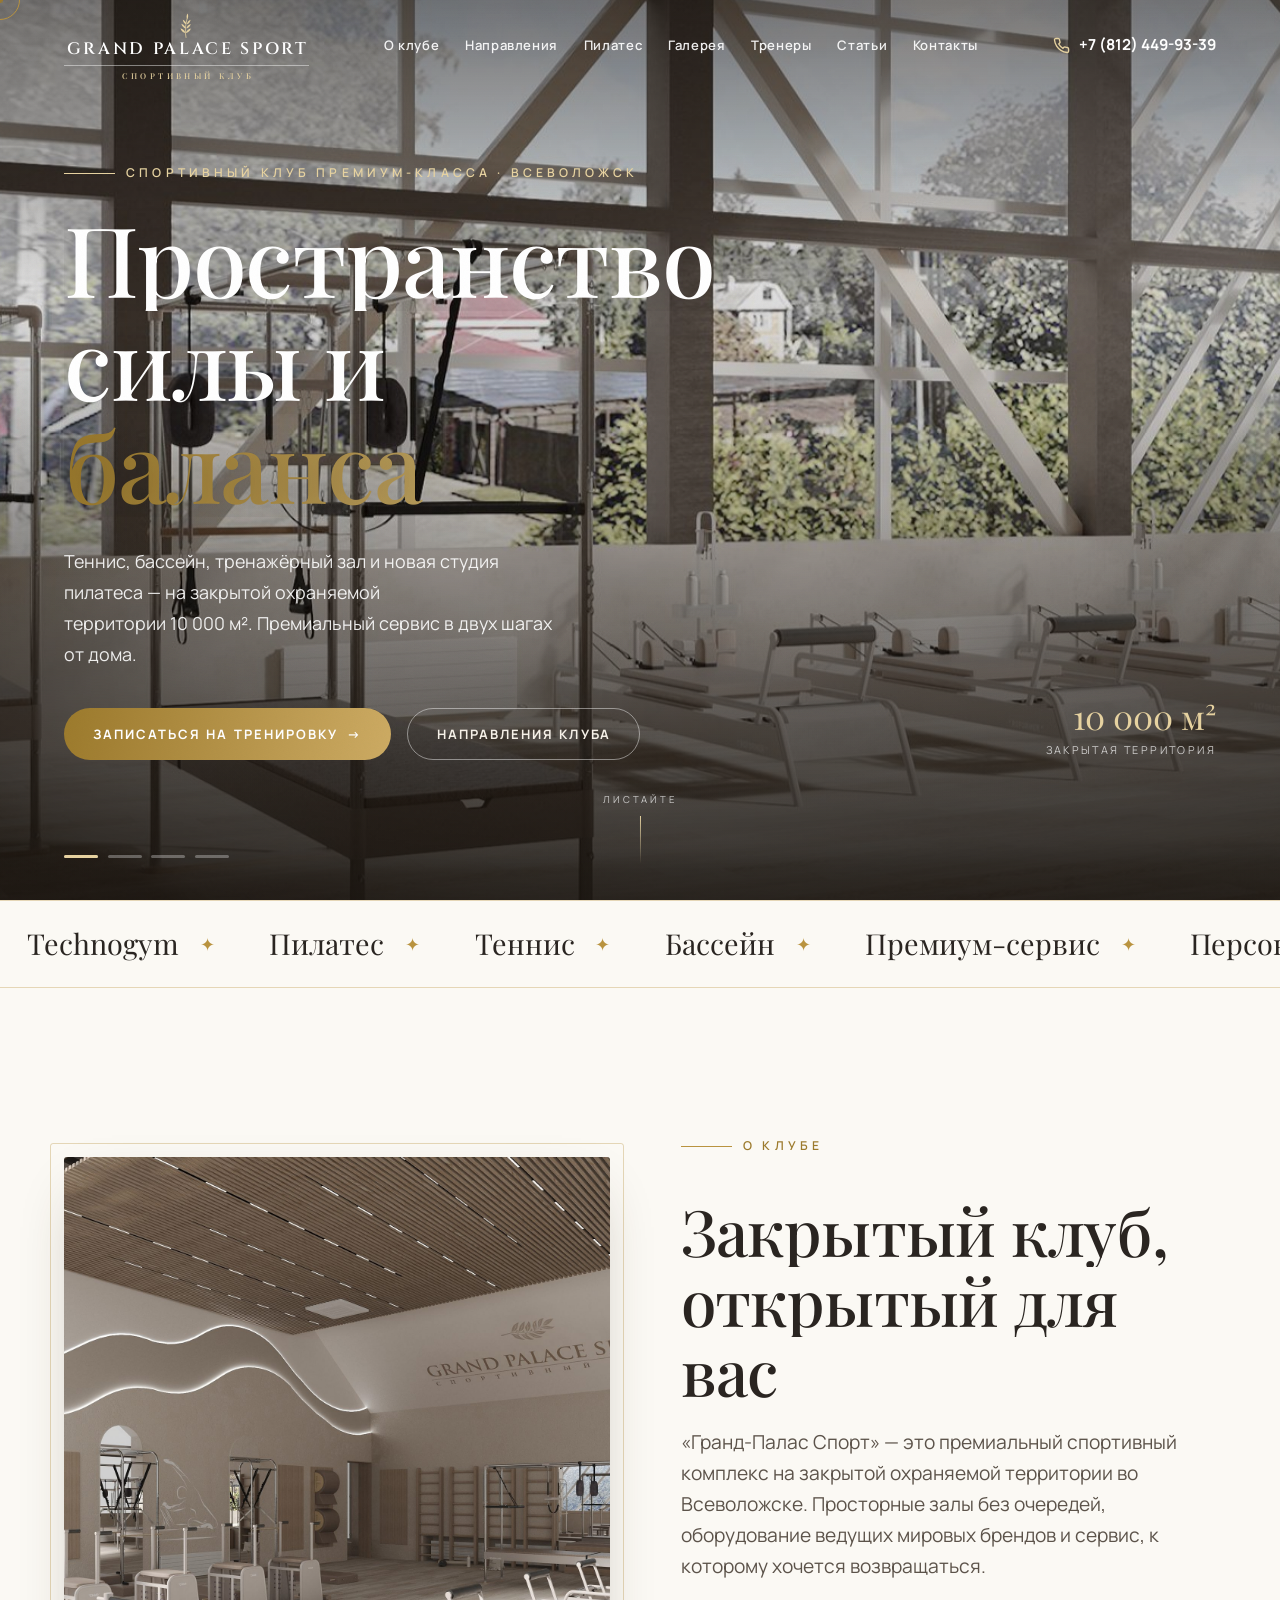
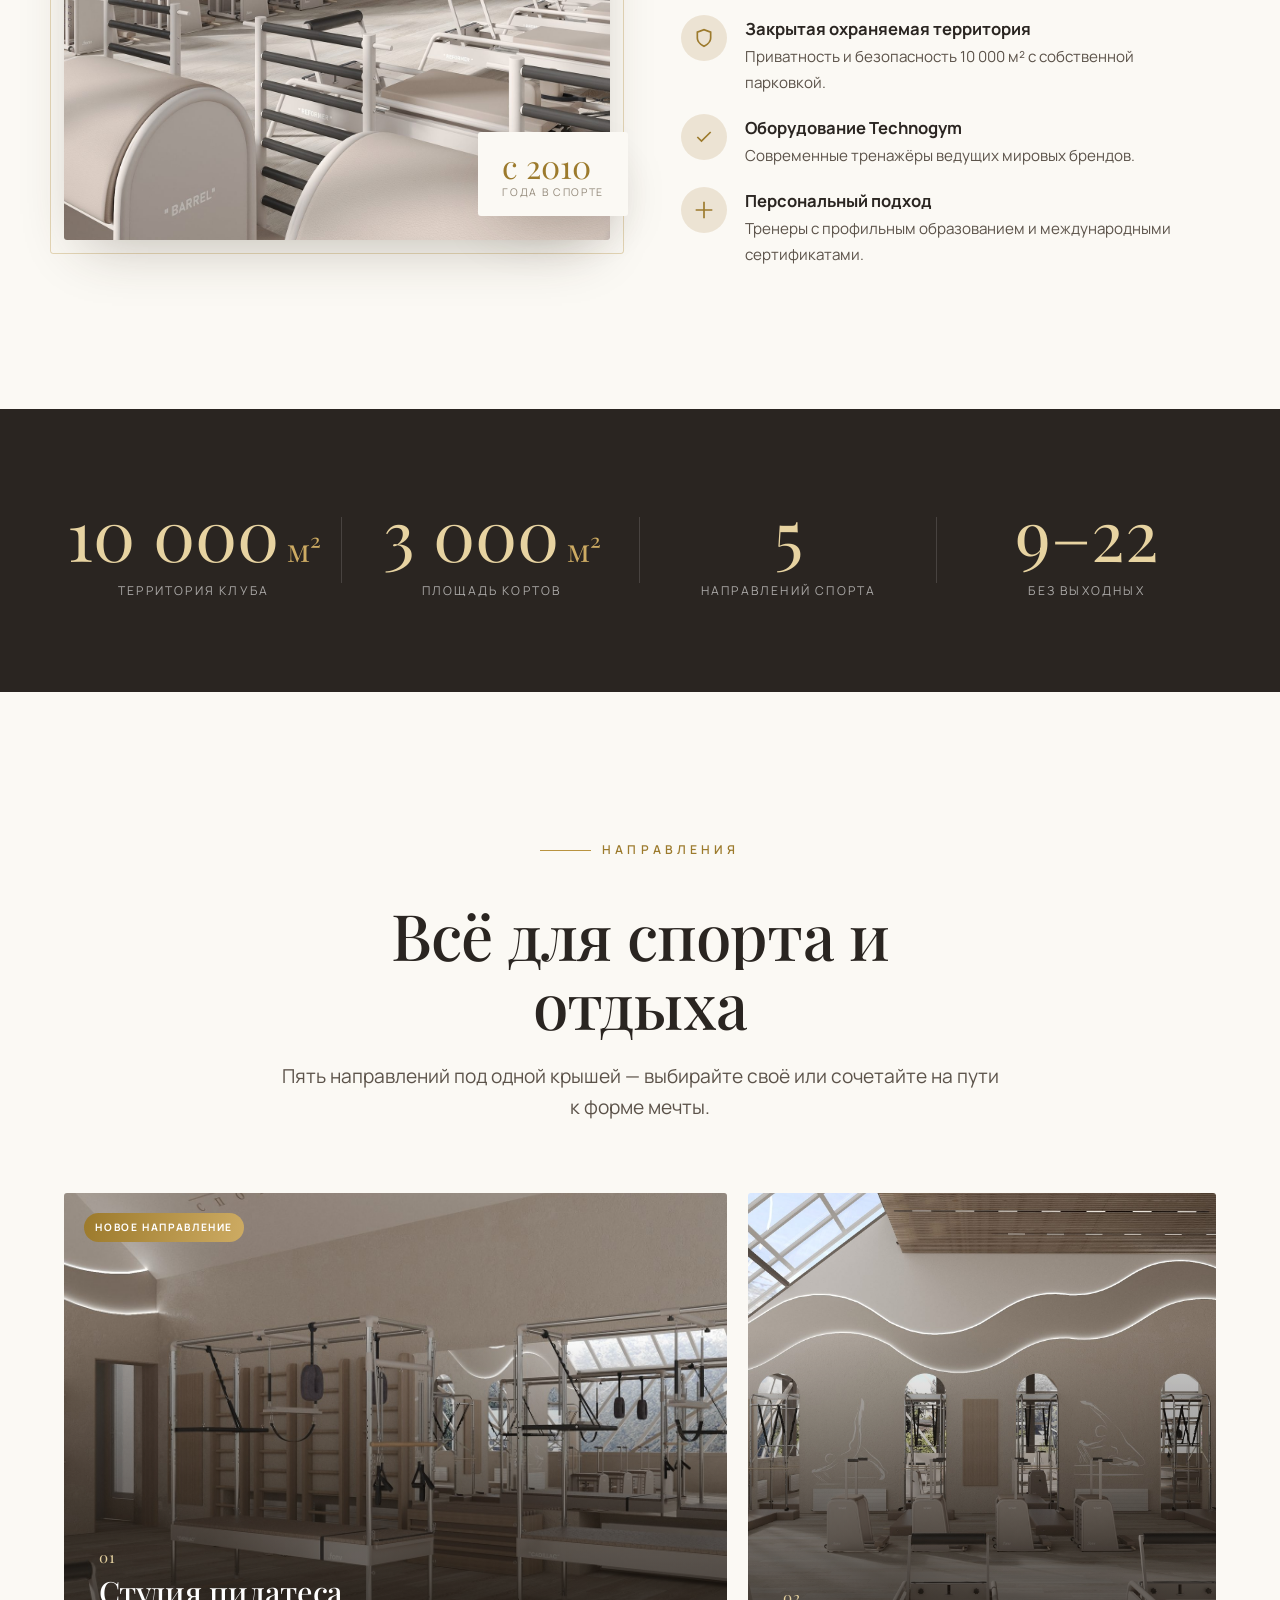
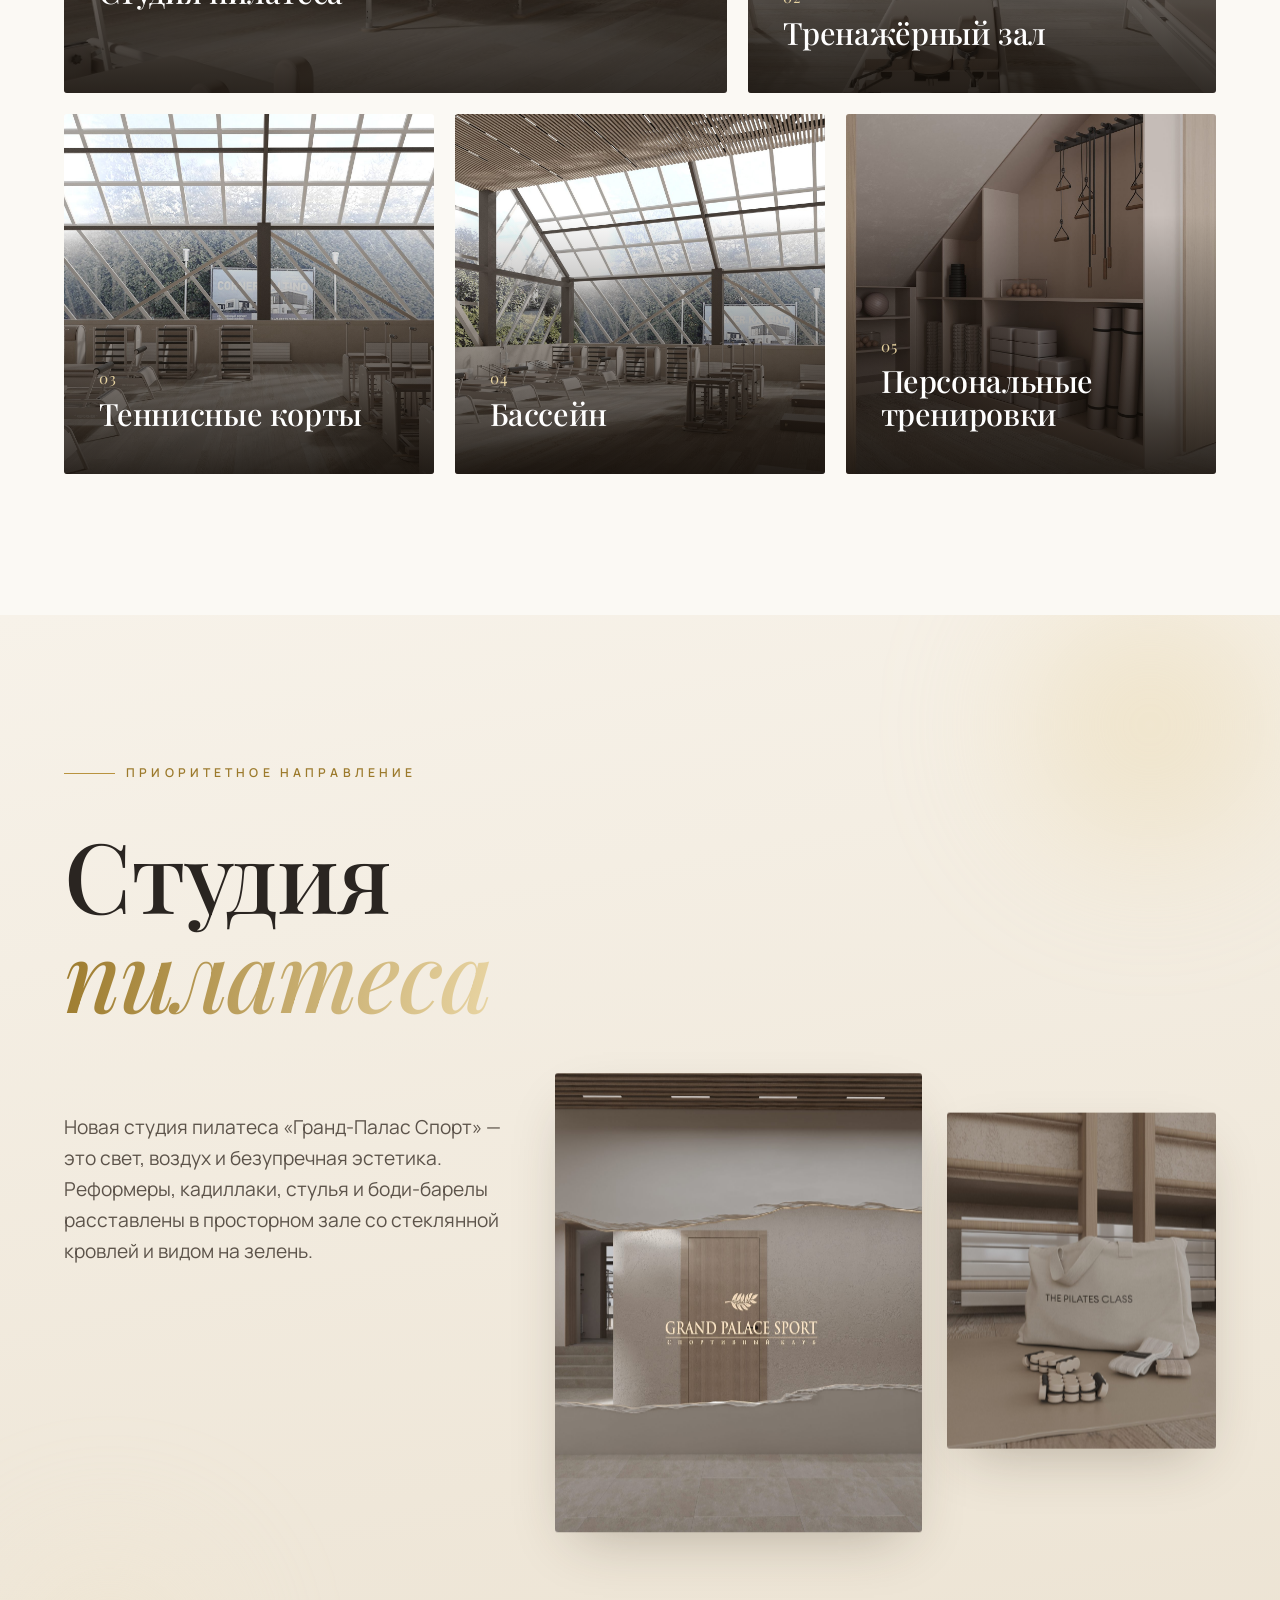
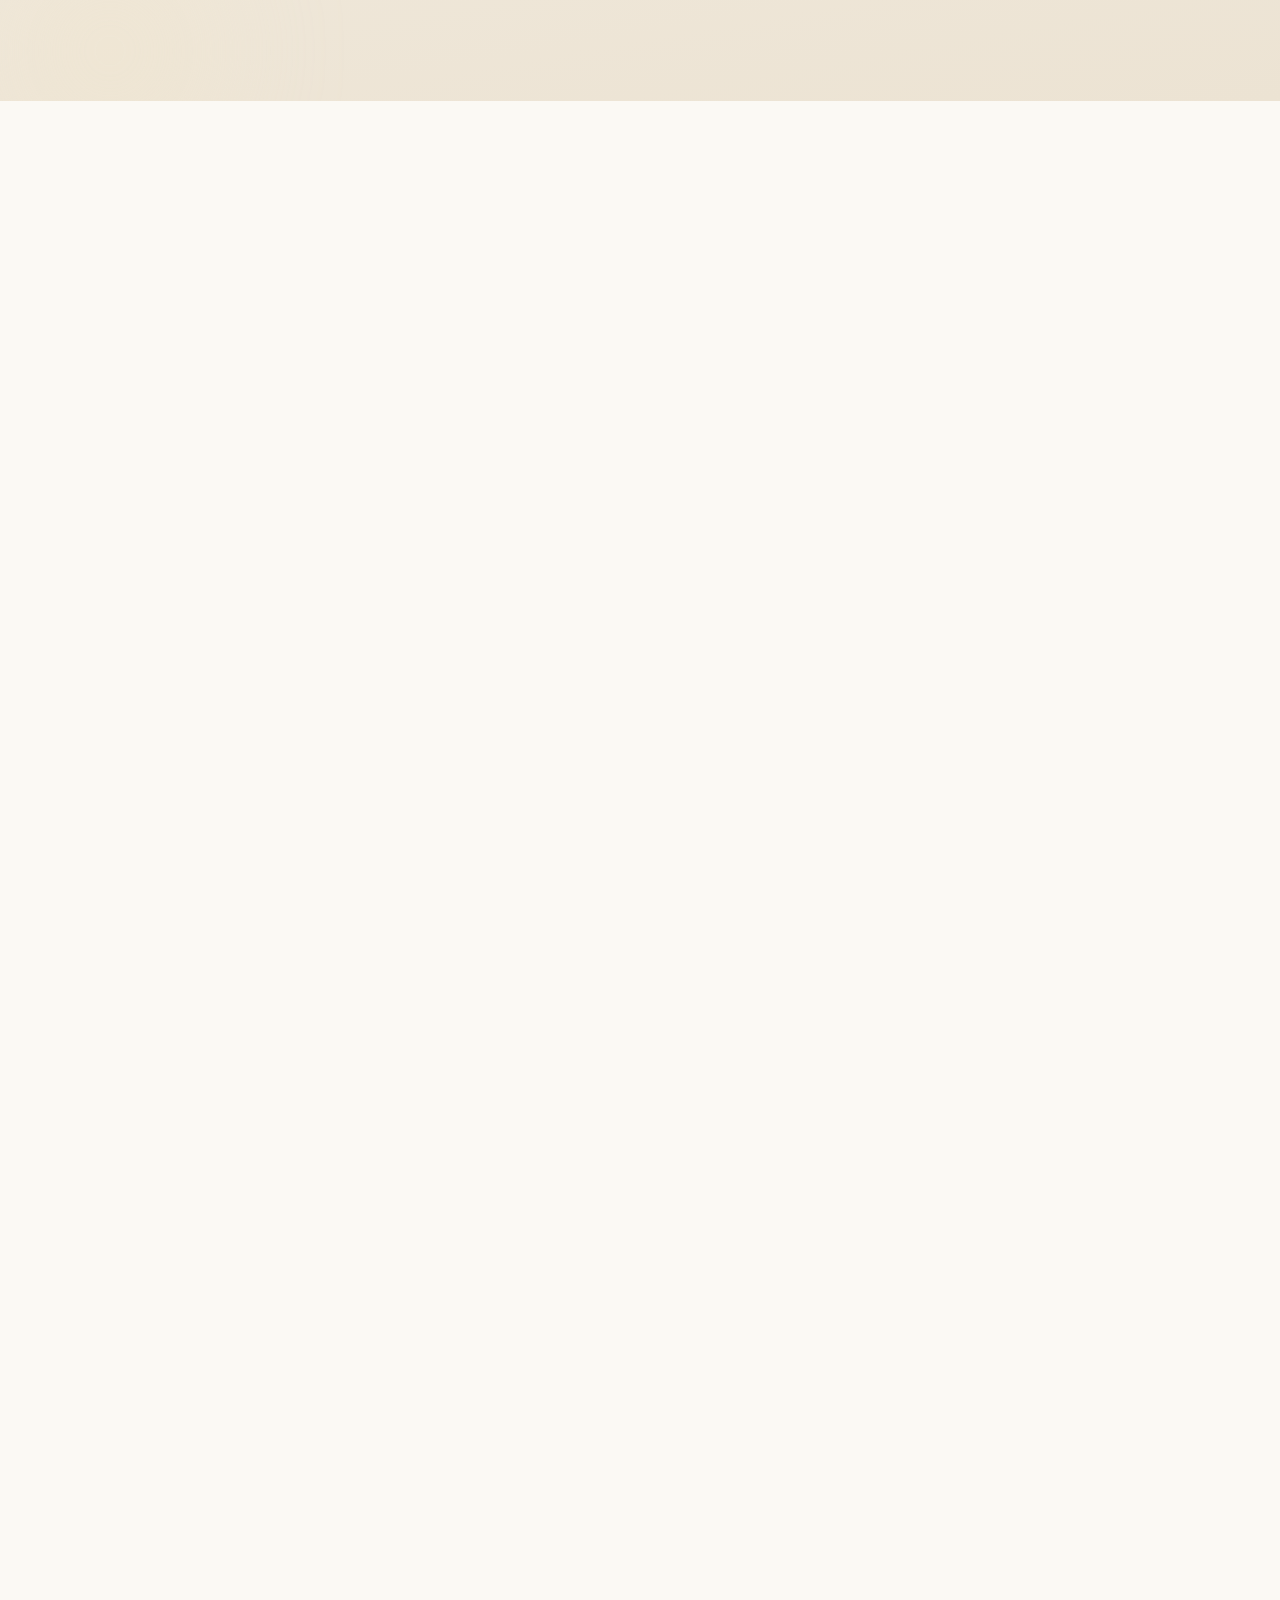
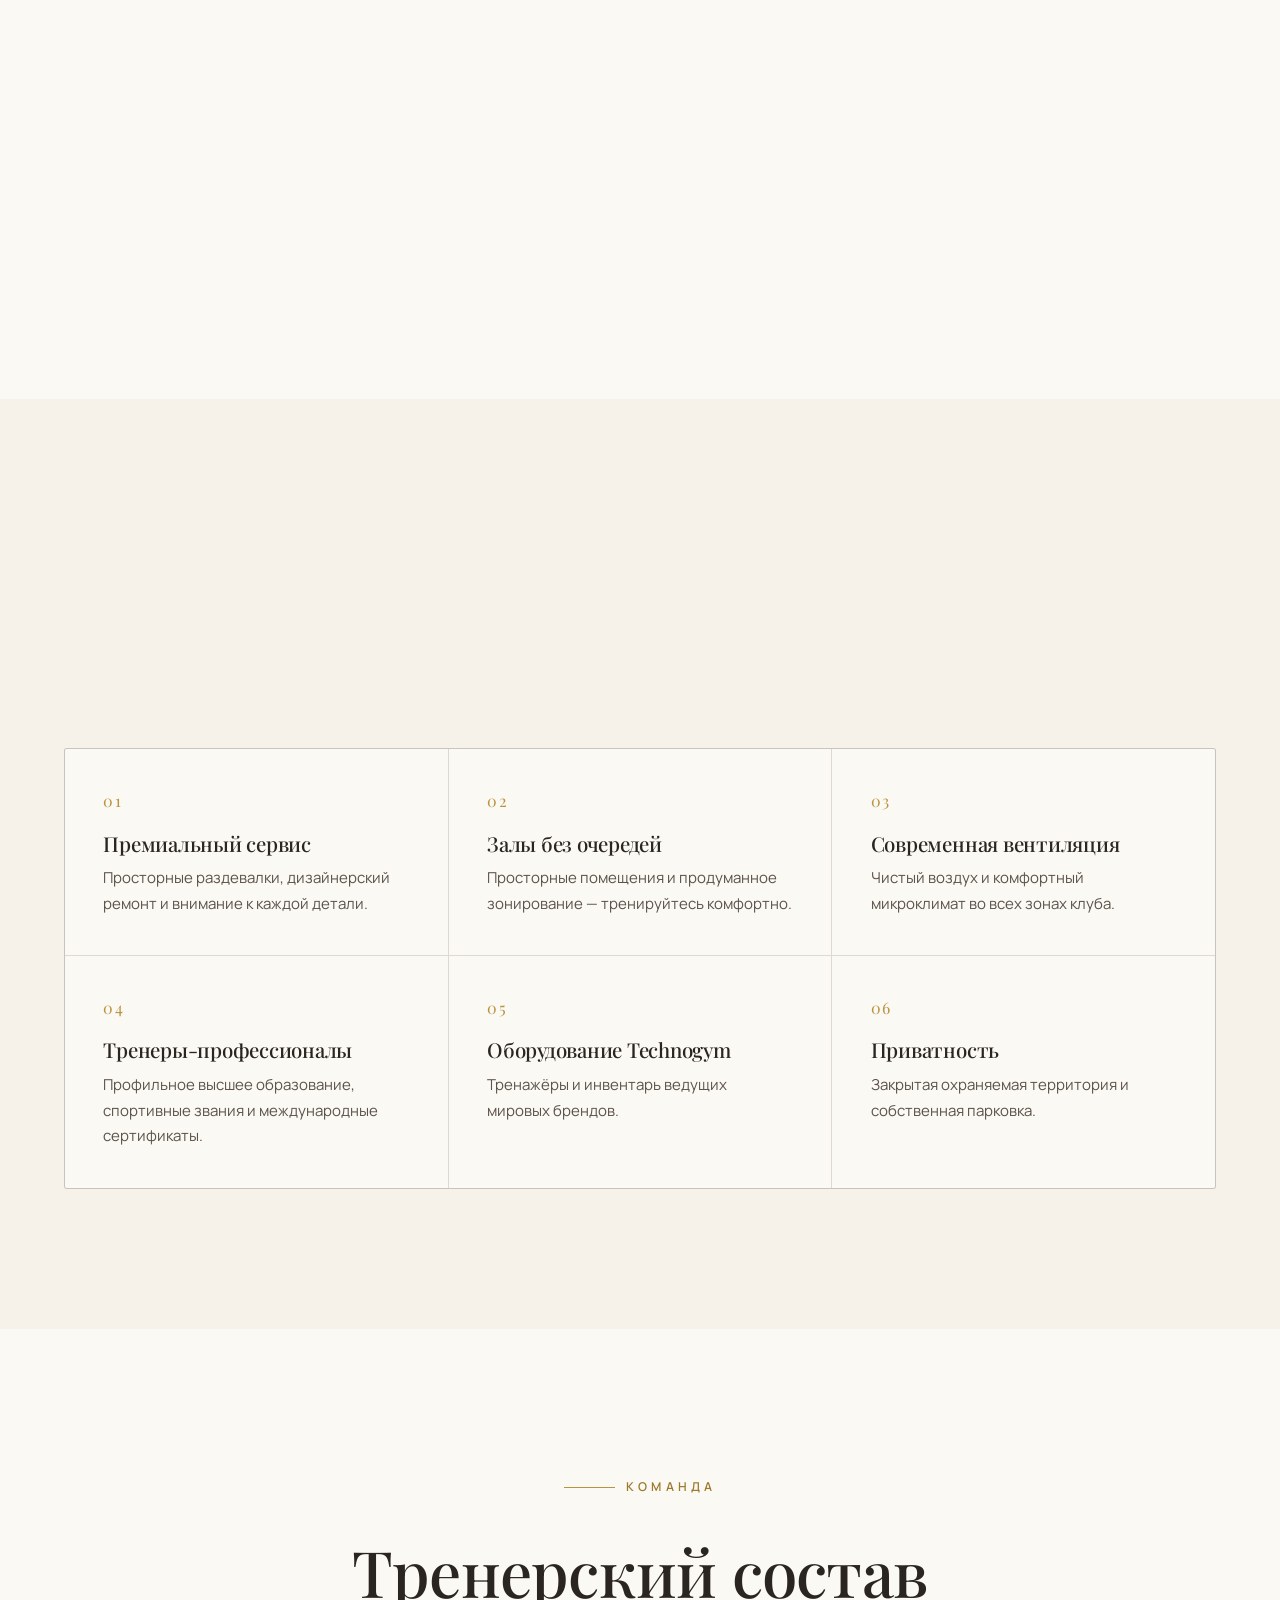
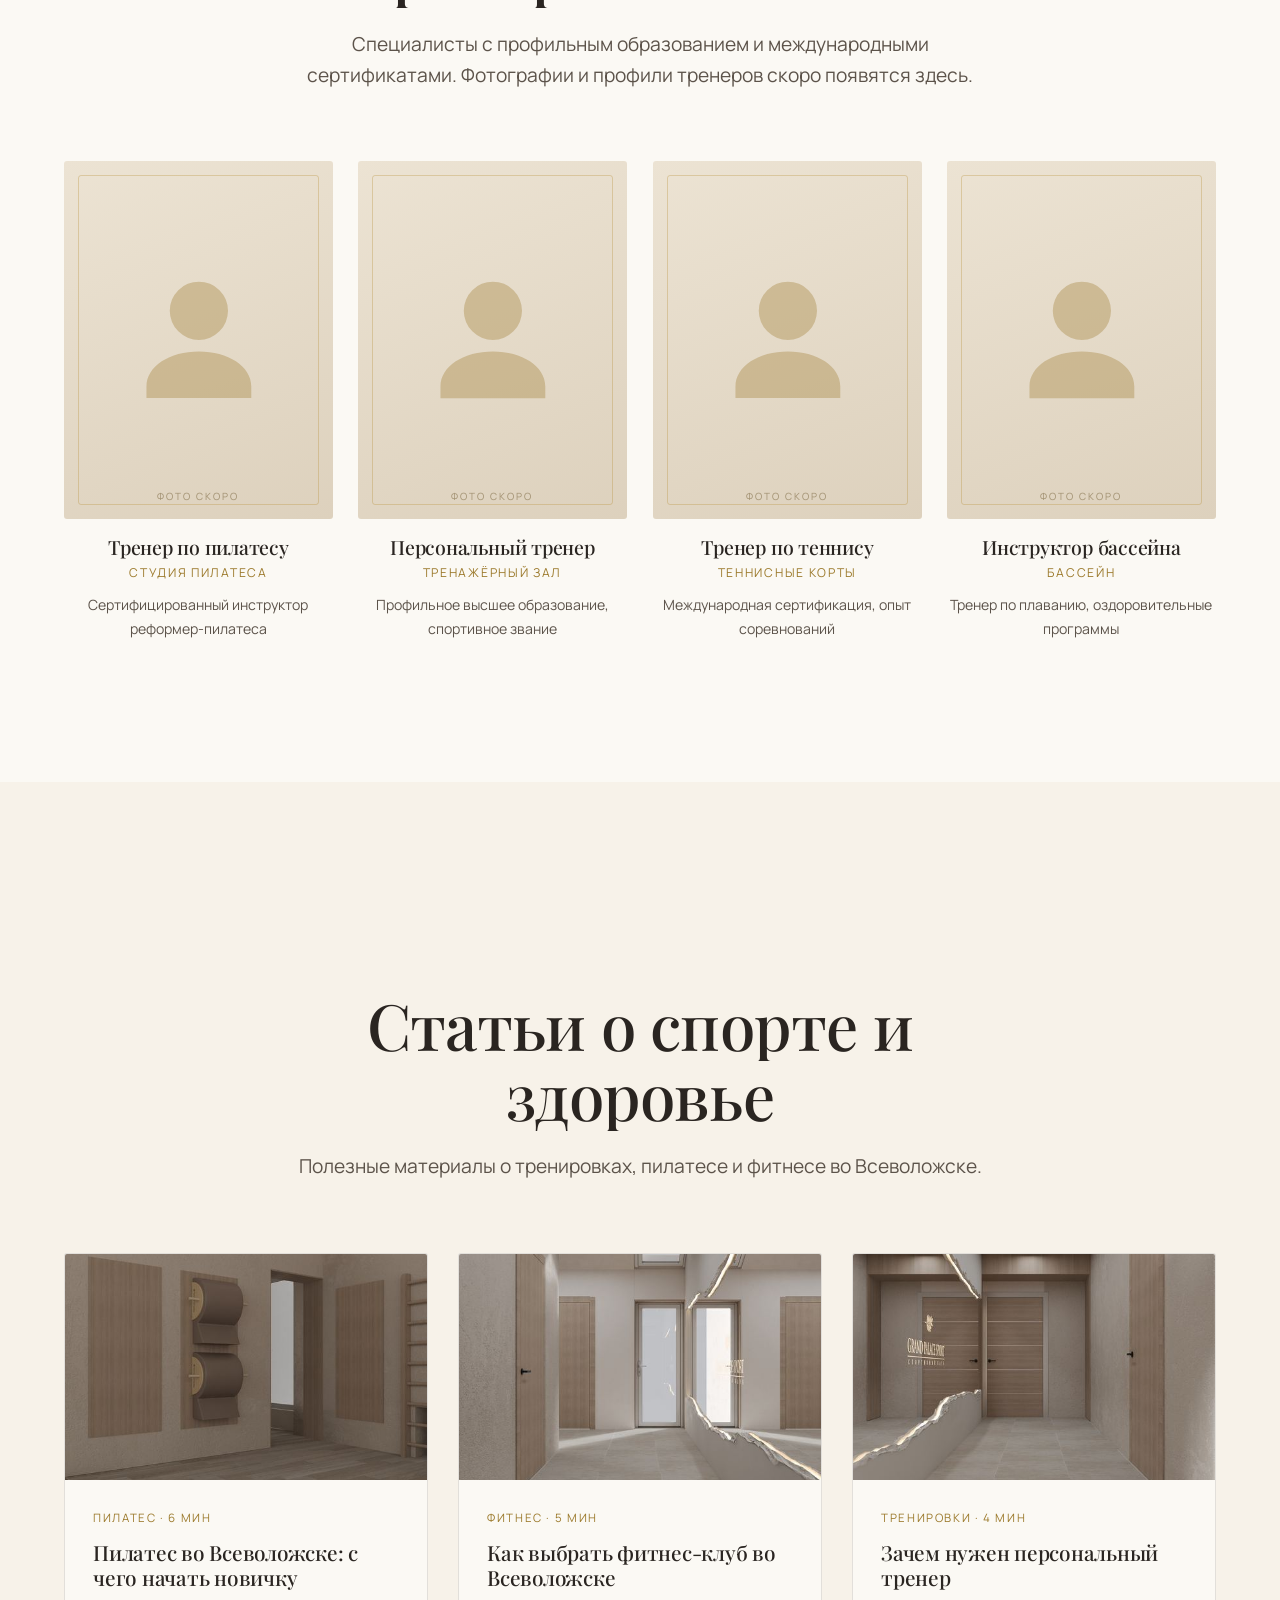
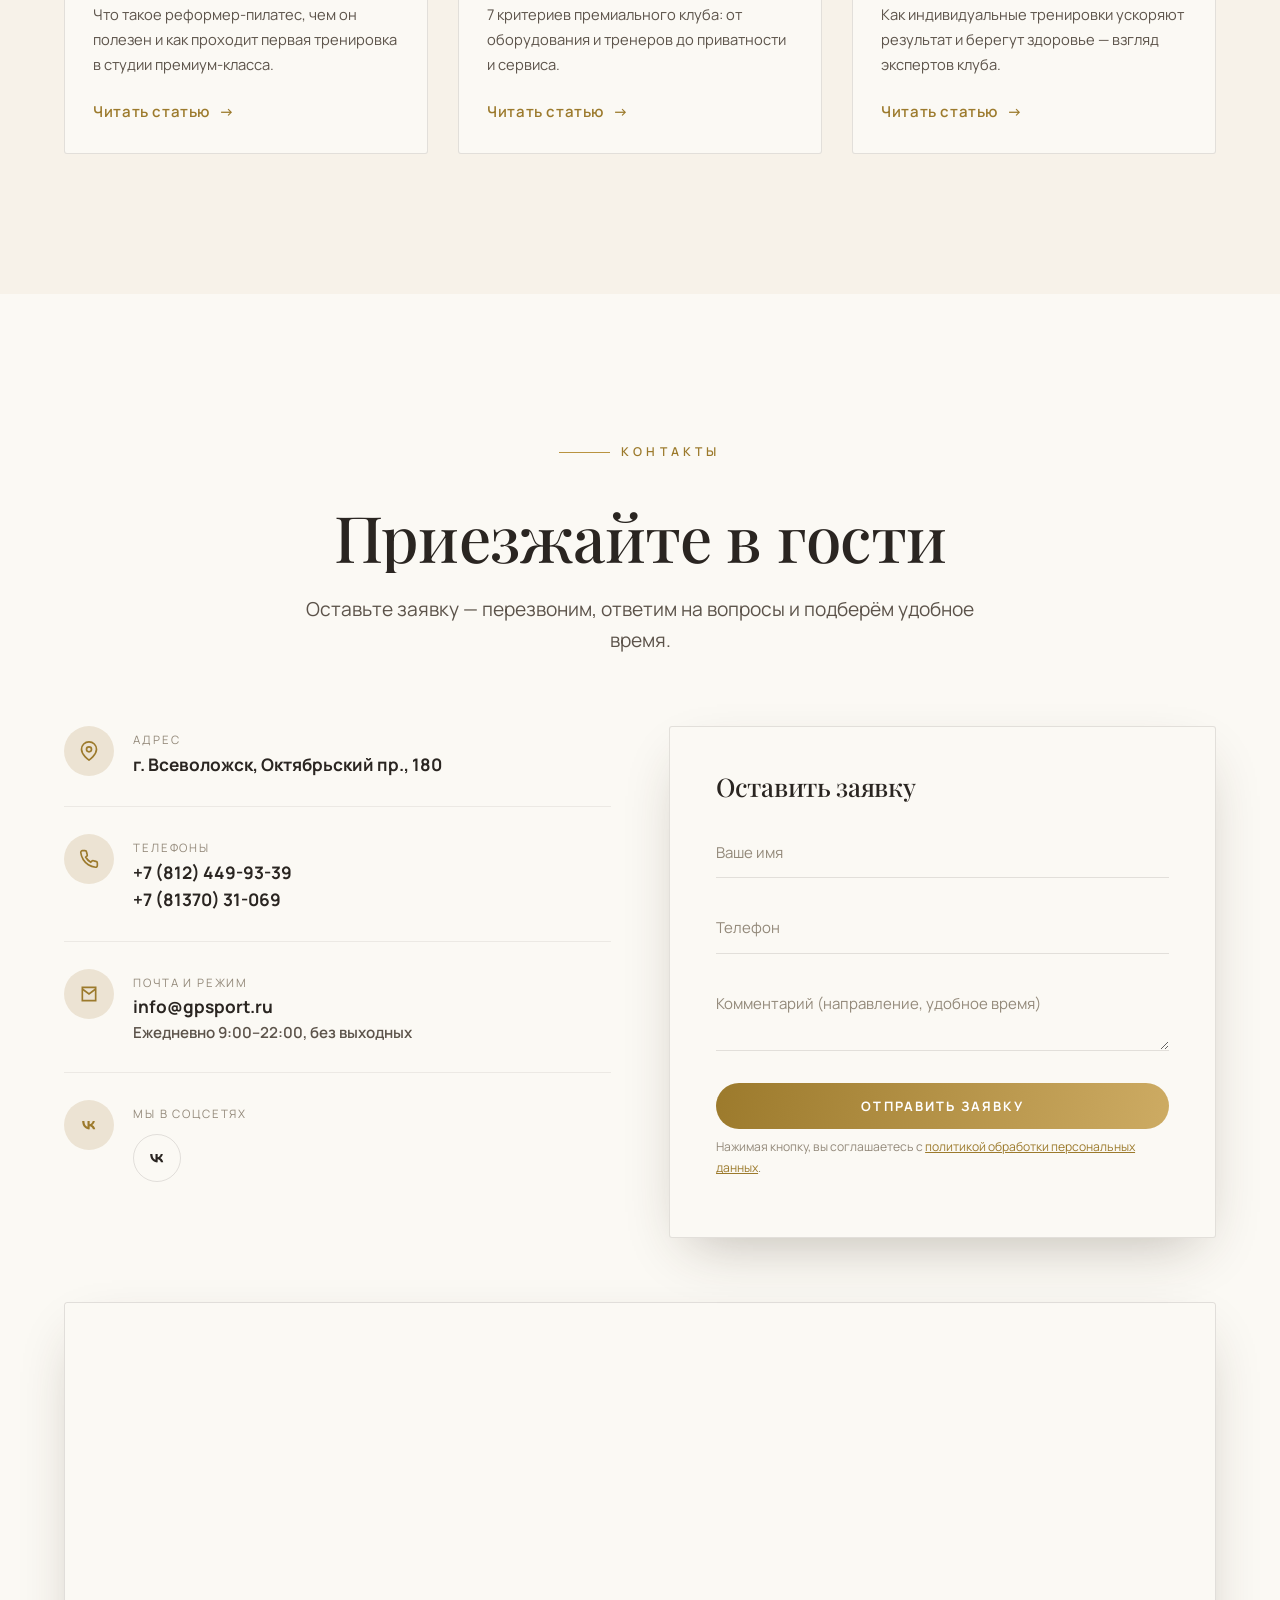
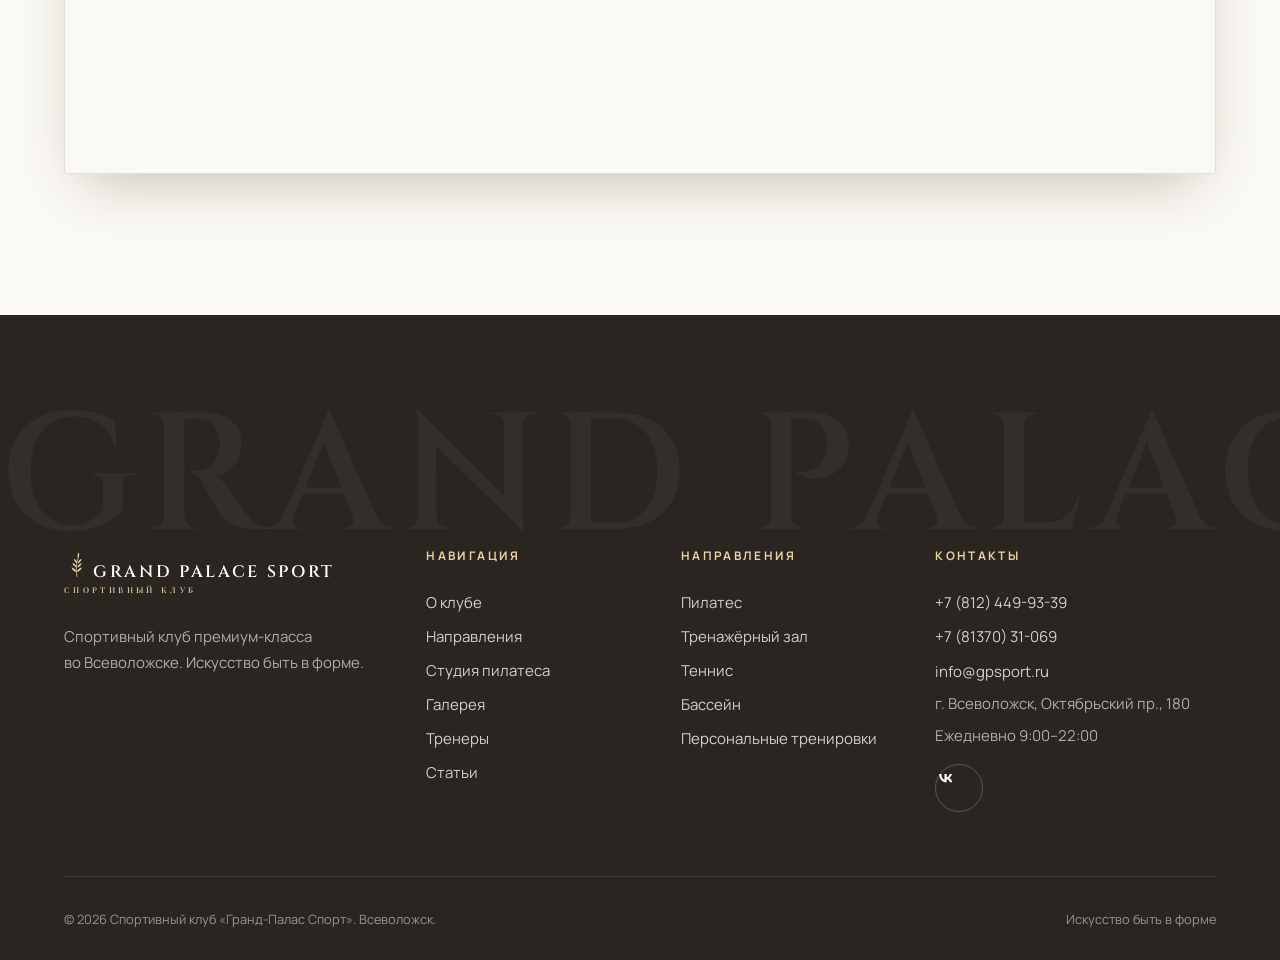
==== commit e5f1764e: "Фирменный логотип, расширенная анимация и выверенная компоновка - Логотип воссоздан точно по бренду:" ====
--- a/index.html
+++ b/index.html
@@ -16,7 +16,7 @@
 <link rel="icon" type="image/svg+xml" href="assets/img/favicon.svg">
 <link rel="preconnect" href="https://fonts.googleapis.com">
 <link rel="preconnect" href="https://fonts.gstatic.com" crossorigin>
-<link href="https://fonts.googleapis.com/css2?family=Manrope:wght@400;500;600;700;800&family=Playfair+Display:ital,wght@0,400;0,500;0,600;1,400;1,500&display=swap" rel="stylesheet">
+<link href="https://fonts.googleapis.com/css2?family=Cinzel:wght@400;500;600&family=Manrope:wght@400;500;600;700;800&family=Playfair+Display:ital,wght@0,400;0,500;0,600;1,400;1,500&display=swap" rel="stylesheet">
 <link rel="preload" as="image" href="assets/img/hero-1.jpg">
 <link rel="stylesheet" href="assets/css/style.css">
 <script type="application/ld+json">
@@ -37,22 +37,18 @@
 </head>
 <body>
 
-<!-- ===== Reusable laurel emblem ===== -->
+<!-- ===== Brand olive sprig (как в фирменном логотипе) ===== -->
 <svg width="0" height="0" style="position:absolute" aria-hidden="true">
-  <symbol id="laurel" viewBox="0 0 60 76">
-    <path d="M30 74 V18" stroke="currentColor" stroke-width="1.6" stroke-linecap="round" fill="none"/>
+  <symbol id="sprig" viewBox="0 0 52 56">
+    <path d="M26 55 C 23.5 43 24.5 30 28.5 16" fill="none" stroke="currentColor" stroke-width="1.5" stroke-linecap="round"/>
     <g fill="currentColor">
-      <g transform="translate(30,60) rotate(-52)"><path d="M0 0 C-5 -4 -5 -12 0 -16 C5 -12 5 -4 0 0 Z"/></g>
-      <g transform="translate(30,60) rotate(52)"><path d="M0 0 C-5 -4 -5 -12 0 -16 C5 -12 5 -4 0 0 Z"/></g>
-      <g transform="translate(30,51) rotate(-49) scale(.95)"><path d="M0 0 C-5 -4 -5 -12 0 -16 C5 -12 5 -4 0 0 Z"/></g>
-      <g transform="translate(30,51) rotate(49) scale(.95)"><path d="M0 0 C-5 -4 -5 -12 0 -16 C5 -12 5 -4 0 0 Z"/></g>
-      <g transform="translate(30,42) rotate(-45) scale(.87)"><path d="M0 0 C-5 -4 -5 -12 0 -16 C5 -12 5 -4 0 0 Z"/></g>
-      <g transform="translate(30,42) rotate(45) scale(.87)"><path d="M0 0 C-5 -4 -5 -12 0 -16 C5 -12 5 -4 0 0 Z"/></g>
-      <g transform="translate(30,33) rotate(-40) scale(.77)"><path d="M0 0 C-5 -4 -5 -12 0 -16 C5 -12 5 -4 0 0 Z"/></g>
-      <g transform="translate(30,33) rotate(40) scale(.77)"><path d="M0 0 C-5 -4 -5 -12 0 -16 C5 -12 5 -4 0 0 Z"/></g>
-      <g transform="translate(30,25) rotate(-34) scale(.66)"><path d="M0 0 C-5 -4 -5 -12 0 -16 C5 -12 5 -4 0 0 Z"/></g>
-      <g transform="translate(30,25) rotate(34) scale(.66)"><path d="M0 0 C-5 -4 -5 -12 0 -16 C5 -12 5 -4 0 0 Z"/></g>
-      <circle cx="30" cy="15" r="2.6"/>
+      <g transform="translate(24.6,46) rotate(-46)"><path d="M0 0 C 2.6 -3 2.6 -9.5 0 -13.5 C -2.6 -9.5 -2.6 -3 0 0 Z"/></g>
+      <g transform="translate(25.7,46) rotate(48)"><path d="M0 0 C 2.6 -3 2.6 -9.5 0 -13.5 C -2.6 -9.5 -2.6 -3 0 0 Z"/></g>
+      <g transform="translate(25.3,37) rotate(-42) scale(.94)"><path d="M0 0 C 2.6 -3 2.6 -9.5 0 -13.5 C -2.6 -9.5 -2.6 -3 0 0 Z"/></g>
+      <g transform="translate(26.7,37) rotate(44) scale(.94)"><path d="M0 0 C 2.6 -3 2.6 -9.5 0 -13.5 C -2.6 -9.5 -2.6 -3 0 0 Z"/></g>
+      <g transform="translate(26.6,28.5) rotate(-37) scale(.85)"><path d="M0 0 C 2.6 -3 2.6 -9.5 0 -13.5 C -2.6 -9.5 -2.6 -3 0 0 Z"/></g>
+      <g transform="translate(27.9,28.5) rotate(39) scale(.85)"><path d="M0 0 C 2.6 -3 2.6 -9.5 0 -13.5 C -2.6 -9.5 -2.6 -3 0 0 Z"/></g>
+      <g transform="translate(28.4,18) rotate(4) scale(.8)"><path d="M0 0 C 2.6 -3 2.6 -9.5 0 -13.5 C -2.6 -9.5 -2.6 -3 0 0 Z"/></g>
     </g>
   </symbol>
 </svg>
@@ -60,19 +56,20 @@
 <!-- ===== Preloader ===== -->
 <div class="preloader" aria-hidden="true">
   <div class="preloader__inner">
-    <svg class="preloader__logo" viewBox="0 0 60 76">
-      <path pathLength="1" d="M30 74 V18"/>
-      <path pathLength="1" d="M30 60 C19 56 19 47 24 44"/>
-      <path pathLength="1" d="M30 60 C41 56 41 47 36 44"/>
-      <path pathLength="1" d="M30 50 C20 46 21 38 25 36"/>
-      <path pathLength="1" d="M30 50 C40 46 39 38 35 36"/>
-      <path pathLength="1" d="M30 41 C22 38 22 31 26 29"/>
-      <path pathLength="1" d="M30 41 C38 38 38 31 34 29"/>
-      <path pathLength="1" d="M30 32 C24 30 24 24 27 23"/>
-      <path pathLength="1" d="M30 32 C36 30 36 24 33 23"/>
+    <svg class="preloader__logo" viewBox="0 0 52 56">
+      <path pathLength="1" d="M26 55 C 23.5 43 24.5 30 28.5 16"/>
+      <path pathLength="1" d="M0 0 C 2.6 -3 2.6 -9.5 0 -13.5 C -2.6 -9.5 -2.6 -3 0 0 Z" transform="translate(24.6,46) rotate(-46)"/>
+      <path pathLength="1" d="M0 0 C 2.6 -3 2.6 -9.5 0 -13.5 C -2.6 -9.5 -2.6 -3 0 0 Z" transform="translate(25.7,46) rotate(48)"/>
+      <path pathLength="1" d="M0 0 C 2.6 -3 2.6 -9.5 0 -13.5 C -2.6 -9.5 -2.6 -3 0 0 Z" transform="translate(25.3,37) rotate(-42) scale(.94)"/>
+      <path pathLength="1" d="M0 0 C 2.6 -3 2.6 -9.5 0 -13.5 C -2.6 -9.5 -2.6 -3 0 0 Z" transform="translate(26.7,37) rotate(44) scale(.94)"/>
+      <path pathLength="1" d="M0 0 C 2.6 -3 2.6 -9.5 0 -13.5 C -2.6 -9.5 -2.6 -3 0 0 Z" transform="translate(26.6,28.5) rotate(-37) scale(.85)"/>
+      <path pathLength="1" d="M0 0 C 2.6 -3 2.6 -9.5 0 -13.5 C -2.6 -9.5 -2.6 -3 0 0 Z" transform="translate(27.9,28.5) rotate(39) scale(.85)"/>
+      <path pathLength="1" d="M0 0 C 2.6 -3 2.6 -9.5 0 -13.5 C -2.6 -9.5 -2.6 -3 0 0 Z" transform="translate(28.4,18) rotate(4) scale(.8)"/>
     </svg>
     <div class="preloader__name">Grand Palace Sport</div>
+    <div class="preloader__sub">Спортивный клуб</div>
     <div class="preloader__bar"><i></i></div>
+    <div class="preloader__pct">0%</div>
   </div>
 </div>
 
@@ -80,11 +77,10 @@
 <header class="header">
   <div class="container header__inner">
     <a href="#top" class="logo on-dark" aria-label="Гранд-Палас Спорт — на главную">
-      <svg class="logo__mark" viewBox="0 0 60 76" aria-hidden="true"><use href="#laurel"/></svg>
-      <span class="logo__text">
-        <span class="logo__name">GRAND PALACE</span>
-        <span class="logo__sub">Спортивный клуб</span>
-      </span>
+      <svg class="logo__sprig" viewBox="0 0 52 56" aria-hidden="true"><use href="#sprig"/></svg>
+      <span class="logo__word">GRAND PALACE SPORT</span>
+      <span class="logo__line"></span>
+      <span class="logo__sub">Спортивный клуб</span>
     </a>
 
     <nav class="nav on-dark" aria-label="Основная навигация">
@@ -183,7 +179,9 @@
 <section class="section" id="about">
   <div class="container split">
     <div class="split__media media media--frame" data-reveal="left">
-      <img src="assets/img/pilates-1.jpg" alt="Зал студии пилатеса с логотипом Grand Palace Sport на стене">
+      <div class="reveal-img">
+        <img src="assets/img/pilates-1.jpg" alt="Зал студии пилатеса с логотипом Grand Palace Sport на стене">
+      </div>
       <div class="media__badge">
         <span class="num">с&nbsp;2010</span>
         <small>года в&nbsp;спорте</small>
@@ -247,7 +245,7 @@
     <div class="dir-grid">
       <article class="dir-card span-7 tall" data-reveal="scale">
         <span class="dir-card__tag">Новое направление</span>
-        <img src="assets/img/pilates-2.jpg" alt="Студия пилатеса Grand Palace Sport">
+        <div class="dir-card__img"><img src="assets/img/pilates-2.jpg" alt="Студия пилатеса Grand Palace Sport"></div>
         <div class="dir-card__body">
           <span class="dir-card__num">01</span>
           <h3>Студия пилатеса</h3>
@@ -257,7 +255,7 @@
       </article>
 
       <article class="dir-card span-5 tall" data-reveal="scale" data-reveal-delay="1">
-        <img src="assets/img/hero-4.jpg" alt="Тренажёрный зал">
+        <div class="dir-card__img"><img src="assets/img/hero-4.jpg" alt="Тренажёрный зал"></div>
         <div class="dir-card__body">
           <span class="dir-card__num">02</span>
           <h3>Тренажёрный зал</h3>
@@ -266,7 +264,7 @@
       </article>
 
       <article class="dir-card span-4" data-reveal="scale">
-        <img src="assets/img/lounge-2.jpg" alt="Теннисные корты">
+        <div class="dir-card__img"><img src="assets/img/lounge-2.jpg" alt="Теннисные корты"></div>
         <div class="dir-card__body">
           <span class="dir-card__num">03</span>
           <h3>Теннисные корты</h3>
@@ -275,7 +273,7 @@
       </article>
 
       <article class="dir-card span-4" data-reveal="scale" data-reveal-delay="1">
-        <img src="assets/img/lounge-1.jpg" alt="Бассейн">
+        <div class="dir-card__img"><img src="assets/img/lounge-1.jpg" alt="Бассейн"></div>
         <div class="dir-card__body">
           <span class="dir-card__num">04</span>
           <h3>Бассейн</h3>
@@ -284,7 +282,7 @@
       </article>
 
       <article class="dir-card span-4" data-reveal="scale" data-reveal-delay="2">
-        <img src="assets/img/storage-1.jpg" alt="Зона персональных тренировок">
+        <div class="dir-card__img"><img src="assets/img/storage-1.jpg" alt="Зона персональных тренировок"></div>
         <div class="dir-card__body">
           <span class="dir-card__num">05</span>
           <h3>Персональные тренировки</h3>
@@ -297,6 +295,8 @@
 
 <!-- ===== Pilates feature ===== -->
 <section class="section bg-sand pilates-hero" id="pilates">
+  <span class="orb orb--1"></span>
+  <span class="orb orb--2"></span>
   <div class="container">
     <div class="section-head" data-reveal>
       <span class="eyebrow">Приоритетное направление</span>
@@ -314,11 +314,11 @@
           <a href="#contacts" class="btn">Записаться на пилатес <span class="ico">&#8594;</span></a>
         </div>
       </div>
-      <div class="col-a parallax" data-speed="0.06">
-        <img src="assets/img/brand-gold.jpg" alt="Золотой логотип Grand Palace Sport на стене студии">
-      </div>
-      <div class="col-b parallax" data-speed="0.12">
-        <img src="assets/img/detail-2.jpg" alt="Аксессуары The Pilates Class">
+      <div class="col-a parallax" data-speed="0.05">
+        <div class="reveal-img"><img src="assets/img/brand-gold.jpg" alt="Золотой логотип Grand Palace Sport на стене студии"></div>
+      </div>
+      <div class="col-b parallax" data-speed="0.13">
+        <div class="reveal-img"><img src="assets/img/detail-2.jpg" alt="Аксессуары The Pilates Class"></div>
       </div>
     </div>
   </div>
@@ -333,7 +333,7 @@
       <p class="lead" data-reveal data-reveal-delay="1">Реальные интерьеры клуба. Нажмите на снимок, чтобы рассмотреть детали.</p>
     </div>
 
-    <div class="gallery" data-reveal>
+    <div class="gallery" data-stagger>
       <figure><img src="assets/img/pilates-3-thumb.jpg" data-full="assets/img/pilates-3.jpg" alt="Зал пилатеса с логотипом"><figcaption>Студия пилатеса</figcaption><span class="plus">+</span></figure>
       <figure><img src="assets/img/pilates-6-thumb.jpg" data-full="assets/img/pilates-6.jpg" alt="Боди-барелы у панорамного окна"><figcaption>Боди-барел зона</figcaption><span class="plus">+</span></figure>
       <figure><img src="assets/img/brand-pilates-thumb.jpg" data-full="assets/img/brand-pilates.jpg" alt="Графика Pilates на стене"><figcaption>Pilates</figcaption><span class="plus">+</span></figure>
@@ -525,9 +525,11 @@
   <div class="container">
     <div class="footer__top">
       <div class="footer__col">
-        <a href="#top" class="logo" style="margin-bottom:1.2rem">
-          <svg class="logo__mark" viewBox="0 0 60 76" style="color:var(--gold-light)"><use href="#laurel"/></svg>
-          <span class="logo__text"><span class="logo__name" style="color:#fff">GRAND PALACE</span><span class="logo__sub">Спортивный клуб</span></span>
+        <a href="#top" class="logo" aria-label="Гранд-Палас Спорт">
+          <svg class="logo__sprig" viewBox="0 0 52 56" aria-hidden="true"><use href="#sprig"/></svg>
+          <span class="logo__word">GRAND PALACE SPORT</span>
+          <span class="logo__line"></span>
+          <span class="logo__sub">Спортивный клуб</span>
         </a>
         <p>Спортивный клуб премиум-класса во&nbsp;Всеволожске. Искусство быть в&nbsp;форме.</p>
       </div>
--- a/assets/css/style.css
+++ b/assets/css/style.css
@@ -1,6 +1,6 @@
 /* =========================================================
    GRAND PALACE SPORT — спортивный клуб, Всеволожск
-   Премиальная тема: белый + золото, лёгкая, статусная.
+   Премиальная тема: белый + золото. Лёгкая, статусная.
    ========================================================= */
 
 /* ---------- Tokens ---------- */
@@ -9,40 +9,43 @@
   --gold-deep:   #9c7a2c;
   --gold-soft:   #cdab63;
   --gold-light:  #e7d3a1;
-  --gold-glow:   rgba(185,147,63,.32);
-
-  --cream:       #f8f4ed;
-  --cream-2:     #f2ebe0;
-  --sand:        #ece4d6;
-  --sand-deep:   #ddd2bf;
+  --gold-pale:   #f1e6cd;
+  --gold-glow:   rgba(185,147,63,.30);
+
+  --cream:       #f7f2e9;
+  --sand:        #ece3d3;
+  --sand-deep:   #ddd1bd;
   --paper:       #fbf9f4;
 
   --ink:         #2a2521;
-  --ink-soft:    #5a524a;
-  --muted:       #8c8273;
+  --ink-soft:    #5c534a;
+  --muted:       #93897a;
   --line:        rgba(42,37,33,.12);
-  --line-gold:   rgba(185,147,63,.35);
+  --line-soft:   rgba(42,37,33,.07);
+  --line-gold:   rgba(185,147,63,.34);
 
   --white:       #ffffff;
 
   --shadow-sm:   0 4px 18px rgba(60,50,35,.08);
-  --shadow:      0 18px 50px -18px rgba(60,48,30,.30);
-  --shadow-lg:   0 40px 90px -30px rgba(50,40,25,.45);
+  --shadow:      0 22px 56px -20px rgba(60,48,30,.32);
+  --shadow-lg:   0 48px 100px -34px rgba(50,40,25,.5);
 
   --serif: "Playfair Display", "Times New Roman", Georgia, serif;
+  --logo-serif: "Cinzel", "Playfair Display", Georgia, serif;
   --sans:  "Manrope", -apple-system, "Segoe UI", Roboto, Helvetica, Arial, sans-serif;
 
-  --container: 1280px;
-  --gutter: clamp(20px, 5vw, 64px);
-  --radius: 4px;
+  --container: 1300px;
+  --gutter: clamp(20px, 5vw, 70px);
+  --radius: 3px;
   --ease: cubic-bezier(.22,.61,.36,1);
   --ease-out: cubic-bezier(.16,1,.3,1);
-
-  --header-h: 84px;
+  --ease-inout: cubic-bezier(.76,0,.24,1);
+
+  --header-h: 92px;
 }
 
 *,*::before,*::after{ box-sizing:border-box; }
-html{ -webkit-text-size-adjust:100%; scroll-behavior:smooth; }
+html{ -webkit-text-size-adjust:100%; scroll-behavior:smooth; scroll-padding-top:96px; }
 @media (prefers-reduced-motion: reduce){ html{ scroll-behavior:auto; } }
 
 body{
@@ -50,8 +53,8 @@
   font-family:var(--sans);
   color:var(--ink);
   background:var(--paper);
-  font-size:clamp(15px,1.05vw,17px);
-  line-height:1.7;
+  font-size:clamp(15px,1.04vw,17px);
+  line-height:1.72;
   font-weight:400;
   -webkit-font-smoothing:antialiased;
   text-rendering:optimizeLegibility;
@@ -63,145 +66,123 @@
 a{ color:inherit; text-decoration:none; }
 button{ font-family:inherit; cursor:pointer; }
 ul{ margin:0; padding:0; list-style:none; }
-
 ::selection{ background:var(--gold); color:#fff; }
 
+/* subtle film grain for premium depth */
+body::after{
+  content:""; position:fixed; inset:0; z-index:9000; pointer-events:none; opacity:.04; mix-blend-mode:multiply;
+  background-image:url("data:image/svg+xml,%3Csvg xmlns='http://www.w3.org/2000/svg' width='160' height='160'%3E%3Cfilter id='n'%3E%3CfeTurbulence type='fractalNoise' baseFrequency='.85' numOctaves='2'/%3E%3C/filter%3E%3Crect width='100%25' height='100%25' filter='url(%23n)'/%3E%3C/svg%3E");
+}
+@media (prefers-reduced-motion: reduce){ body::after{ display:none; } }
+
 /* ---------- Typography ---------- */
-h1,h2,h3,h4{
-  font-family:var(--serif);
-  font-weight:500;
-  line-height:1.08;
-  letter-spacing:-.01em;
-  margin:0;
-  color:var(--ink);
-}
-.h-display{ font-size:clamp(2.7rem,7.4vw,6.2rem); }
+h1,h2,h3,h4{ font-family:var(--serif); font-weight:500; line-height:1.07; letter-spacing:-.012em; margin:0; color:var(--ink); }
+.h-display{ font-size:clamp(2.9rem,7.6vw,6.6rem); line-height:1.02; }
 .h-1{ font-size:clamp(2.1rem,5vw,4rem); }
 .h-2{ font-size:clamp(1.7rem,3.4vw,2.75rem); }
-.h-3{ font-size:clamp(1.25rem,2vw,1.6rem); }
+.h-3{ font-size:clamp(1.3rem,2vw,1.7rem); }
 .serif-italic{ font-style:italic; }
 
 .eyebrow{
-  font-family:var(--sans);
-  font-size:.78rem;
-  font-weight:600;
-  letter-spacing:.32em;
-  text-transform:uppercase;
-  color:var(--gold-deep);
-  display:inline-flex;
-  align-items:center;
-  gap:.85em;
-}
-.eyebrow::before{
-  content:"";
-  width:clamp(24px,4vw,52px);
-  height:1px;
-  background:linear-gradient(90deg,var(--gold),transparent);
-}
-.eyebrow.center::before{ background:var(--gold); }
-
-.lead{ font-size:clamp(1.05rem,1.5vw,1.28rem); color:var(--ink-soft); line-height:1.6; }
+  font-family:var(--sans); font-size:.76rem; font-weight:600; letter-spacing:.34em; text-transform:uppercase;
+  color:var(--gold-deep); display:inline-flex; align-items:center; gap:.9em;
+}
+.eyebrow::before{ content:""; width:clamp(26px,4vw,54px); height:1px; background:var(--gold); transform-origin:left; transform:scaleX(0); transition:transform .9s var(--ease-out) .1s; }
+.eyebrow.in-view::before,[data-reveal].in-view .eyebrow::before,.in-view > .eyebrow::before{ transform:scaleX(1); }
+.section-head .eyebrow::before{ transform:scaleX(1); } /* fallback visible */
+.eyebrow.center{ justify-content:center; }
+
+.lead{ font-size:clamp(1.06rem,1.5vw,1.3rem); color:var(--ink-soft); line-height:1.62; }
 .text-gold{ color:var(--gold-deep); }
 .muted{ color:var(--muted); }
 
 .gold-gradient{
-  background:linear-gradient(100deg,var(--gold-deep) 0%,var(--gold-light) 45%,var(--gold) 70%,var(--gold-deep) 100%);
-  background-size:220% auto;
-  -webkit-background-clip:text;
-  background-clip:text;
-  color:transparent;
-  animation:shimmer 6s linear infinite;
-}
-@keyframes shimmer{ to{ background-position:220% center; } }
+  background:linear-gradient(100deg,var(--gold-deep) 0%,var(--gold-light) 42%,var(--gold-soft) 60%,var(--gold-deep) 100%);
+  background-size:240% auto; -webkit-background-clip:text; background-clip:text; color:transparent;
+  animation:shimmer 7s linear infinite;
+}
+@keyframes shimmer{ to{ background-position:240% center; } }
 
 /* ---------- Layout ---------- */
 .container{ width:100%; max-width:var(--container); margin-inline:auto; padding-inline:var(--gutter); }
-.section{ padding-block:clamp(72px,11vw,150px); position:relative; }
-.section--tight{ padding-block:clamp(48px,7vw,90px); }
-.section-head{ max-width:760px; margin-bottom:clamp(40px,5vw,68px); }
+.section{ padding-block:clamp(76px,11vw,156px); position:relative; }
+.section--tight{ padding-block:clamp(52px,7vw,92px); }
+.section-head{ max-width:720px; margin-bottom:clamp(44px,5.5vw,76px); }
 .section-head.center{ margin-inline:auto; text-align:center; }
-.section-head .eyebrow{ margin-bottom:1.1rem; }
-.section-head p{ margin:1.1rem 0 0; }
+.section-head .eyebrow{ margin-bottom:1.3rem; }
+.section-head h2{ margin:0; }
+.section-head p{ margin:1.3rem 0 0; }
 
 .bg-cream{ background:var(--cream); }
-.bg-sand{ background:linear-gradient(180deg,var(--cream) 0%,var(--sand) 100%); }
+.bg-sand{ background:linear-gradient(170deg,var(--cream) 0%,var(--sand) 100%); }
 .bg-ink{ background:var(--ink); color:var(--cream); }
 .bg-ink h1,.bg-ink h2,.bg-ink h3{ color:var(--paper); }
+
+/* decorative gold hairline between blocks */
+.rule{ width:100%; height:1px; background:linear-gradient(90deg,transparent,var(--line-gold),transparent); transform:scaleX(0); transition:transform 1.2s var(--ease-out); transform-origin:center; }
+.rule.in-view{ transform:scaleX(1); }
+
+/* ---------- Scroll progress ---------- */
+.scroll-progress{ position:fixed; top:0; left:0; height:3px; width:0; z-index:1200;
+  background:linear-gradient(90deg,var(--gold-deep),var(--gold-light)); box-shadow:0 0 12px var(--gold-glow); }
 
 /* ---------- Buttons ---------- */
 .btn{
   --bg:var(--ink); --fg:#fff;
-  position:relative;
-  display:inline-flex; align-items:center; gap:.7em;
-  padding:1.05em 2.1em;
-  font-size:.82rem; font-weight:700;
-  letter-spacing:.16em; text-transform:uppercase;
-  color:var(--fg); background:var(--bg);
-  border:1px solid var(--bg);
-  border-radius:50px;
-  overflow:hidden;
-  transition:color .5s var(--ease), border-color .5s var(--ease), transform .4s var(--ease);
-  isolation:isolate;
-}
-.btn::before{
-  content:""; position:absolute; inset:0; z-index:-1;
-  background:linear-gradient(100deg,var(--gold-deep),var(--gold-soft));
-  transform:translateY(101%);
-  transition:transform .5s var(--ease);
-}
-.btn:hover{ color:#fff; border-color:var(--gold-deep); transform:translateY(-2px); }
+  position:relative; display:inline-flex; align-items:center; gap:.7em;
+  padding:1.08em 2.2em; font-size:.81rem; font-weight:700; letter-spacing:.16em; text-transform:uppercase;
+  color:var(--fg); background:var(--bg); border:1px solid var(--bg); border-radius:50px; overflow:hidden;
+  transition:color .5s var(--ease), border-color .5s var(--ease); isolation:isolate; will-change:transform;
+}
+.btn::before{ content:""; position:absolute; inset:0; z-index:-1; background:linear-gradient(100deg,var(--gold-deep),var(--gold-soft));
+  transform:translateY(101%); transition:transform .55s var(--ease); }
+.btn:hover{ color:#fff; border-color:var(--gold-deep); }
 .btn:hover::before{ transform:translateY(0); }
 .btn .ico{ transition:transform .4s var(--ease); }
-.btn:hover .ico{ transform:translateX(4px); }
-
+.btn:hover .ico{ transform:translateX(5px); }
 .btn--gold{ --bg:linear-gradient(100deg,var(--gold-deep),var(--gold-soft)); --fg:#fff; border-color:transparent; }
 .btn--gold::before{ background:var(--ink); }
 .btn--ghost{ --bg:transparent; --fg:var(--ink); border-color:var(--line); }
 .btn--ghost:hover{ color:#fff; }
-.btn--light{ --bg:transparent; --fg:var(--cream); border-color:rgba(255,255,255,.4); }
+.btn--light{ --bg:transparent; --fg:var(--cream); border-color:rgba(255,255,255,.45); }
 .btn--sm{ padding:.8em 1.5em; font-size:.74rem; }
 
-.textlink{
-  display:inline-flex; align-items:center; gap:.6em;
-  font-weight:600; letter-spacing:.04em; color:var(--gold-deep);
-  position:relative;
-}
-.textlink::after{
-  content:""; position:absolute; left:0; bottom:-3px; height:1px; width:100%;
-  background:var(--gold); transform:scaleX(0); transform-origin:right;
-  transition:transform .45s var(--ease);
-}
+.textlink{ display:inline-flex; align-items:center; gap:.6em; font-weight:600; letter-spacing:.04em; color:var(--gold-deep); position:relative; }
+.textlink::after{ content:""; position:absolute; left:0; bottom:-3px; height:1px; width:100%; background:var(--gold);
+  transform:scaleX(0); transform-origin:right; transition:transform .45s var(--ease); }
 .textlink:hover::after{ transform:scaleX(1); transform-origin:left; }
 .textlink .ico{ transition:transform .4s var(--ease); }
 .textlink:hover .ico{ transform:translateX(5px); }
 
 /* =========================================================
+   Logo (faithful brand lockup — Cinzel + olive sprig)
+   ========================================================= */
+.logo{ display:inline-flex; flex-direction:column; align-items:center; gap:.18rem; color:var(--ink); flex-shrink:0; z-index:2; line-height:1; }
+.logo__sprig{ width:26px; height:28px; color:var(--gold-deep); transition:transform .7s var(--ease); }
+.logo:hover .logo__sprig{ transform:translateY(-2px) rotate(-4deg); }
+.logo__word{ font-family:var(--logo-serif); font-weight:600; font-size:1.04rem; letter-spacing:.16em; text-indent:.16em; white-space:nowrap; }
+.logo__line{ width:100%; height:1px; background:currentColor; opacity:.5; margin:.28rem 0; }
+.logo__sub{ font-family:var(--logo-serif); font-weight:500; font-size:.5rem; letter-spacing:.42em; text-indent:.42em; text-transform:uppercase; color:var(--gold-deep); white-space:nowrap; }
+.logo--lg .logo__sprig{ width:42px; height:46px; }
+.logo--lg .logo__word{ font-size:1.7rem; }
+.logo--lg .logo__sub{ font-size:.72rem; }
+@media (max-width:520px){ .logo__word{ font-size:.92rem; letter-spacing:.12em; } .logo__sprig{ width:22px; height:24px; } }
+
+/* =========================================================
    Preloader
    ========================================================= */
-.preloader{
-  position:fixed; inset:0; z-index:9999;
-  display:grid; place-items:center;
-  background:var(--paper);
-  transition:opacity .7s ease, visibility .7s ease;
-}
+.preloader{ position:fixed; inset:0; z-index:9999; display:grid; place-items:center; background:var(--paper);
+  transition:opacity .8s var(--ease), visibility .8s var(--ease); }
 .preloader__inner{ text-align:center; }
-.preloader__logo{ width:clamp(120px,18vw,180px); margin-inline:auto; color:var(--gold-deep); }
-.preloader__logo path,.preloader__logo line{
-  stroke:var(--gold-deep); stroke-width:1.4; fill:none;
-  stroke-dasharray:1; stroke-dashoffset:1;
-  animation:draw 1.5s var(--ease-out) forwards;
-}
-.preloader__name{
-  margin-top:1.1rem;
-  font-family:var(--serif); letter-spacing:.34em;
-  font-size:.9rem; text-transform:uppercase; color:var(--ink);
-  opacity:0; animation:fadeUp .8s .7s forwards;
-}
-.preloader__bar{
-  margin:1.4rem auto 0; width:140px; height:2px;
-  background:var(--sand-deep); border-radius:2px; overflow:hidden;
-}
-.preloader__bar i{ display:block; height:100%; width:0; background:linear-gradient(90deg,var(--gold-deep),var(--gold-light)); animation:load 1.6s var(--ease) forwards; }
+.preloader__logo{ width:clamp(46px,7vw,62px); margin-inline:auto; color:var(--gold-deep); }
+.preloader__logo path,.preloader__logo line{ stroke:var(--gold-deep); stroke-width:1.4; fill:none; stroke-linecap:round;
+  stroke-dasharray:1; stroke-dashoffset:1; animation:draw 1.4s var(--ease-out) forwards; }
+.preloader__name{ margin-top:1.3rem; font-family:var(--logo-serif); letter-spacing:.34em; text-indent:.34em; font-size:.92rem;
+  text-transform:uppercase; color:var(--ink); opacity:0; animation:fadeUp .8s .55s forwards; }
+.preloader__sub{ margin-top:.5rem; font-size:.56rem; letter-spacing:.5em; text-indent:.5em; text-transform:uppercase; color:var(--gold-deep); opacity:0; animation:fadeUp .8s .7s forwards; }
+.preloader__bar{ margin:1.6rem auto 0; width:150px; height:2px; background:var(--sand-deep); border-radius:2px; overflow:hidden; position:relative; }
+.preloader__bar i{ position:absolute; inset:0; width:0; background:linear-gradient(90deg,var(--gold-deep),var(--gold-light)); animation:load 1.5s var(--ease) forwards; }
+.preloader__pct{ margin-top:.7rem; font-size:.72rem; letter-spacing:.2em; color:var(--muted); }
 @keyframes draw{ to{ stroke-dashoffset:0; } }
 @keyframes load{ to{ width:100%; } }
 body.loaded .preloader{ opacity:0; visibility:hidden; }
@@ -209,320 +190,280 @@
 /* =========================================================
    Custom cursor
    ========================================================= */
-.cursor,.cursor-dot{ position:fixed; top:0; left:0; pointer-events:none; z-index:9998; border-radius:50%;
-  mix-blend-mode:normal; will-change:transform; }
-.cursor{ width:38px; height:38px; border:1px solid var(--gold); transform:translate(-50%,-50%);
-  transition:width .3s var(--ease),height .3s var(--ease),background .3s var(--ease),border-color .3s var(--ease),opacity .3s; }
-.cursor-dot{ width:6px; height:6px; background:var(--gold-deep); transform:translate(-50%,-50%); }
-.cursor.is-hover{ width:64px; height:64px; background:var(--gold-glow); border-color:transparent; }
+.cursor,.cursor-dot{ position:fixed; top:0; left:0; pointer-events:none; z-index:9998; border-radius:50%; will-change:transform; }
+.cursor{ width:40px; height:40px; border:1px solid var(--gold); transform:translate(-50%,-50%);
+  display:grid; place-items:center; transition:width .35s var(--ease),height .35s var(--ease),background .35s var(--ease),border-color .35s var(--ease); }
+.cursor-dot{ width:5px; height:5px; background:var(--gold-deep); transform:translate(-50%,-50%); transition:opacity .3s; }
+.cursor__label{ font-family:var(--sans); font-size:.56rem; font-weight:700; letter-spacing:.16em; text-transform:uppercase; color:#fff; opacity:0; transform:scale(.6); transition:.3s var(--ease); }
+.cursor.is-hover{ width:62px; height:62px; background:var(--gold-glow); border-color:transparent; }
 .cursor.is-hover ~ .cursor-dot{ opacity:0; }
-.cursor.is-down{ width:30px; height:30px; }
-body.has-cursor{ cursor:none; }
-body.has-cursor a,body.has-cursor button{ cursor:none; }
-@media (hover:none),(pointer:coarse){ .cursor,.cursor-dot{ display:none; } }
+.cursor.is-view{ width:96px; height:96px; background:rgba(156,122,44,.92); border-color:transparent; }
+.cursor.is-view .cursor__label{ opacity:1; transform:scale(1); }
+.cursor.is-view ~ .cursor-dot{ opacity:0; }
+.cursor.is-down{ transform:translate(-50%,-50%) scale(.82); }
+body.has-cursor,body.has-cursor a,body.has-cursor button{ cursor:none; }
+@media (hover:none),(pointer:coarse){ .cursor,.cursor-dot{ display:none!important; } }
 
 /* =========================================================
    Header
    ========================================================= */
-.header{
-  position:fixed; inset:0 0 auto 0; z-index:1000;
-  height:var(--header-h);
-  display:flex; align-items:center;
-  transition:background .5s var(--ease), height .4s var(--ease), box-shadow .4s var(--ease), border-color .4s;
-  border-bottom:1px solid transparent;
-}
+.header{ position:fixed; inset:0 0 auto 0; z-index:1000; height:var(--header-h); display:flex; align-items:center;
+  transition:background .5s var(--ease), height .45s var(--ease), box-shadow .45s var(--ease), border-color .45s; border-bottom:1px solid transparent; }
 .header__inner{ display:flex; align-items:center; justify-content:space-between; gap:2rem; width:100%; }
-.header.scrolled{
-  background:rgba(251,249,244,.86);
-  backdrop-filter:saturate(140%) blur(14px);
-  -webkit-backdrop-filter:saturate(140%) blur(14px);
-  height:70px; box-shadow:var(--shadow-sm);
-  border-color:var(--line);
-}
-
-.logo{ display:flex; align-items:center; gap:.7rem; color:var(--ink); flex-shrink:0; z-index:2; }
-.logo__mark{ width:34px; height:42px; color:var(--gold-deep); flex-shrink:0; transition:transform .6s var(--ease); }
-.logo:hover .logo__mark{ transform:rotate(-6deg) scale(1.05); }
-.logo__text{ display:flex; flex-direction:column; line-height:1; }
-.logo__name{ font-family:var(--serif); font-size:1.02rem; letter-spacing:.18em; font-weight:600; white-space:nowrap; }
-.logo__sub{ font-size:.52rem; letter-spacing:.42em; text-transform:uppercase; color:var(--gold-deep); margin-top:.32em; }
+.header.scrolled{ background:rgba(251,249,244,.85); backdrop-filter:saturate(150%) blur(16px); -webkit-backdrop-filter:saturate(150%) blur(16px);
+  height:72px; box-shadow:var(--shadow-sm); border-color:var(--line-soft); }
+
+.header .logo__line{ background:var(--gold-deep); opacity:.45; }
 .header:not(.scrolled) .logo.on-dark{ color:#fff; }
-.header:not(.scrolled) .logo.on-dark .logo__mark{ color:var(--gold-light); }
-
-.nav{ display:flex; align-items:center; gap:clamp(1rem,2vw,2.1rem); }
-.nav a{ position:relative; font-size:.84rem; font-weight:600; letter-spacing:.04em; padding:.4em 0; color:inherit; }
+.header:not(.scrolled) .logo.on-dark .logo__sprig{ color:var(--gold-light); }
+.header:not(.scrolled) .logo.on-dark .logo__sub{ color:var(--gold-light); }
+.header:not(.scrolled) .logo.on-dark .logo__line{ background:#fff; }
+
+.nav{ display:flex; align-items:center; gap:clamp(1rem,2vw,2.2rem); }
+.nav a{ position:relative; font-size:.82rem; font-weight:600; letter-spacing:.05em; padding:.5em 0; color:inherit; }
 .nav a::after{ content:""; position:absolute; left:0; bottom:0; height:1.5px; width:100%; background:var(--gold);
   transform:scaleX(0); transform-origin:right; transition:transform .4s var(--ease); }
 .nav a:hover::after,.nav a.active::after{ transform:scaleX(1); transform-origin:left; }
 .header:not(.scrolled) .nav.on-dark a{ color:rgba(255,255,255,.92); }
 
-.header__actions{ display:flex; align-items:center; gap:1.2rem; }
-.header__phone{ display:flex; align-items:center; gap:.55rem; font-weight:700; font-size:.95rem; letter-spacing:.02em; white-space:nowrap; }
+.header__actions{ display:flex; align-items:center; gap:1.3rem; }
+.header__phone{ display:flex; align-items:center; gap:.55rem; font-weight:700; font-size:.95rem; white-space:nowrap; }
 .header__phone .ico{ color:var(--gold-deep); }
 .header:not(.scrolled) .header__phone.on-dark{ color:#fff; }
-
-.burger{ display:none; width:46px; height:46px; border:1px solid var(--line); border-radius:50%;
-  background:transparent; position:relative; z-index:1002; flex-shrink:0; }
-.burger span{ position:absolute; left:50%; top:50%; width:18px; height:1.6px; background:var(--ink);
-  transform:translate(-50%,-50%); transition:.4s var(--ease); }
-.burger span:nth-child(1){ margin-top:-4px; }
-.burger span:nth-child(2){ margin-top:4px; }
-.header:not(.scrolled) .burger.on-dark{ border-color:rgba(255,255,255,.4); }
+.header:not(.scrolled) .header__phone.on-dark .ico{ color:var(--gold-light); }
+
+.burger{ display:none; width:48px; height:48px; border:1px solid var(--line); border-radius:50%; background:transparent; position:relative; z-index:1002; flex-shrink:0; }
+.burger span{ position:absolute; left:50%; top:50%; width:19px; height:1.6px; background:var(--ink); transform:translate(-50%,-50%); transition:.4s var(--ease); }
+.burger span:nth-child(1){ margin-top:-4px; } .burger span:nth-child(2){ margin-top:4px; }
+.header:not(.scrolled) .burger.on-dark{ border-color:rgba(255,255,255,.45); }
 .header:not(.scrolled) .burger.on-dark span{ background:#fff; }
 body.menu-open .burger span:nth-child(1){ margin-top:0; transform:translate(-50%,-50%) rotate(45deg); background:var(--ink); }
 body.menu-open .burger span:nth-child(2){ margin-top:0; transform:translate(-50%,-50%) rotate(-45deg); background:var(--ink); }
 body.menu-open .burger{ border-color:var(--line)!important; }
 
 /* Mobile menu */
-.mobile-menu{
-  position:fixed; inset:0; z-index:1001;
-  background:var(--paper);
-  display:flex; flex-direction:column; justify-content:center;
-  padding:var(--header-h) var(--gutter) 2rem;
-  clip-path:circle(0% at calc(100% - 46px) 46px);
-  transition:clip-path .7s var(--ease);
-  visibility:hidden;
-}
-body.menu-open .mobile-menu{ clip-path:circle(150% at calc(100% - 46px) 46px); visibility:visible; }
-.mobile-menu__nav{ display:flex; flex-direction:column; gap:.2rem; }
-.mobile-menu__nav a{
-  font-family:var(--serif); font-size:clamp(1.8rem,8vw,2.6rem); padding:.18em 0;
-  opacity:0; transform:translateY(20px); transition:opacity .5s var(--ease),transform .5s var(--ease);
-  border-bottom:1px solid var(--line);
-}
-.mobile-menu__nav a .idx{ font-family:var(--sans); font-size:.7rem; color:var(--gold-deep); vertical-align:super; margin-right:.6em; letter-spacing:.1em; }
+.mobile-menu{ position:fixed; inset:0; z-index:1001; background:var(--paper); display:flex; flex-direction:column; justify-content:center;
+  padding:var(--header-h) var(--gutter) 2rem; clip-path:circle(0% at calc(100% - 48px) 48px); transition:clip-path .8s var(--ease-inout); visibility:hidden; }
+body.menu-open .mobile-menu{ clip-path:circle(160% at calc(100% - 48px) 48px); visibility:visible; }
+.mobile-menu__nav{ display:flex; flex-direction:column; }
+.mobile-menu__nav a{ font-family:var(--serif); font-size:clamp(1.9rem,8vw,2.7rem); padding:.2em 0; border-bottom:1px solid var(--line-soft);
+  opacity:0; transform:translateY(24px); transition:opacity .5s var(--ease),transform .5s var(--ease); }
+.mobile-menu__nav a .idx{ font-family:var(--sans); font-size:.66rem; color:var(--gold-deep); vertical-align:super; margin-right:.7em; letter-spacing:.1em; }
 body.menu-open .mobile-menu__nav a{ opacity:1; transform:none; }
-body.menu-open .mobile-menu__nav a:nth-child(1){ transition-delay:.18s; }
-body.menu-open .mobile-menu__nav a:nth-child(2){ transition-delay:.24s; }
-body.menu-open .mobile-menu__nav a:nth-child(3){ transition-delay:.30s; }
-body.menu-open .mobile-menu__nav a:nth-child(4){ transition-delay:.36s; }
-body.menu-open .mobile-menu__nav a:nth-child(5){ transition-delay:.42s; }
-body.menu-open .mobile-menu__nav a:nth-child(6){ transition-delay:.48s; }
-body.menu-open .mobile-menu__nav a:nth-child(7){ transition-delay:.54s; }
-.mobile-menu__foot{ margin-top:2.4rem; display:flex; flex-direction:column; gap:1rem;
-  opacity:0; transition:opacity .6s .55s; }
+body.menu-open .mobile-menu__nav a:nth-child(1){ transition-delay:.2s; }
+body.menu-open .mobile-menu__nav a:nth-child(2){ transition-delay:.26s; }
+body.menu-open .mobile-menu__nav a:nth-child(3){ transition-delay:.32s; }
+body.menu-open .mobile-menu__nav a:nth-child(4){ transition-delay:.38s; }
+body.menu-open .mobile-menu__nav a:nth-child(5){ transition-delay:.44s; }
+body.menu-open .mobile-menu__nav a:nth-child(6){ transition-delay:.5s; }
+body.menu-open .mobile-menu__nav a:nth-child(7){ transition-delay:.56s; }
+.mobile-menu__foot{ margin-top:2.6rem; display:flex; flex-direction:column; gap:1rem; opacity:0; transition:opacity .6s .6s; }
 body.menu-open .mobile-menu__foot{ opacity:1; }
-.mobile-menu__foot .phones a{ display:block; font-weight:700; font-size:1.1rem; }
+.mobile-menu__foot .phones a{ display:block; font-weight:700; font-size:1.15rem; }
 
 /* =========================================================
    Hero
    ========================================================= */
 .hero{ position:relative; min-height:100svh; display:flex; align-items:flex-end; overflow:hidden; color:#fff; }
 .hero__slides{ position:absolute; inset:0; z-index:0; }
-.hero__slide{ position:absolute; inset:0; opacity:0; transition:opacity 1.6s ease; }
+.hero__slide{ position:absolute; inset:0; opacity:0; transition:opacity 1.7s ease; }
 .hero__slide.active{ opacity:1; }
 .hero__slide img{ width:100%; height:100%; object-fit:cover; transform:scale(1.12); }
 .hero__slide.active img{ animation:kenburns 8s linear forwards; }
-@keyframes kenburns{ from{ transform:scale(1.12) translate(0,0); } to{ transform:scale(1.24) translate(-1.5%,-1.5%); } }
-.hero::after{ content:""; position:absolute; inset:0; z-index:1;
-  background:linear-gradient(180deg,rgba(20,16,12,.5) 0%,rgba(20,16,12,.12) 35%,rgba(20,16,12,.5) 100%); }
-.hero::before{ content:""; position:absolute; inset:0; z-index:1; pointer-events:none;
-  background:radial-gradient(120% 90% at 50% 10%,transparent 55%,rgba(20,15,10,.55) 100%); }
-
-.hero__content{ position:relative; z-index:2; width:100%; padding-bottom:clamp(56px,9vw,120px); }
-.hero__eyebrow{ color:var(--gold-light); margin-bottom:1.4rem; }
-.hero__eyebrow::before{ background:linear-gradient(90deg,var(--gold-light),transparent); }
-.hero h1{ color:#fff; max-width:16ch; text-shadow:0 2px 40px rgba(0,0,0,.3); }
-.hero h1 .ln{ display:block; overflow:hidden; }
-.hero h1 .ln > span{ display:block; transform:translateY(110%); transition:transform 1s var(--ease-out); }
+@keyframes kenburns{ from{ transform:scale(1.12) translate(0,0); } to{ transform:scale(1.26) translate(-1.8%,-1.8%); } }
+.hero::after{ content:""; position:absolute; inset:0; z-index:1; background:linear-gradient(180deg,rgba(20,16,12,.55) 0%,rgba(20,16,12,.1) 32%,rgba(20,16,12,.62) 100%); }
+.hero::before{ content:""; position:absolute; inset:0; z-index:1; pointer-events:none; background:radial-gradient(125% 95% at 50% 8%,transparent 52%,rgba(18,13,8,.6) 100%); }
+
+.hero__content{ position:relative; z-index:2; width:100%; padding-bottom:clamp(72px,11vw,140px); will-change:transform; }
+.hero__eyebrow{ color:var(--gold-light); margin-bottom:1.5rem; }
+.hero__eyebrow::before{ background:var(--gold-light); transform:scaleX(1); }
+.hero h1{ color:#fff; max-width:15ch; text-shadow:0 2px 50px rgba(0,0,0,.3); }
+.hero h1 .ln{ display:block; overflow:hidden; padding-bottom:.04em; }
+.hero h1 .ln > span{ display:block; transform:translateY(112%); transition:transform 1.05s var(--ease-out); }
 .loaded .hero h1 .ln > span{ transform:translateY(0); }
-.loaded .hero h1 .ln:nth-child(2) > span{ transition-delay:.12s; }
-.loaded .hero h1 .ln:nth-child(3) > span{ transition-delay:.24s; }
-.hero__sub{ margin-top:1.6rem; max-width:46ch; color:rgba(255,255,255,.9); font-size:clamp(1rem,1.4vw,1.2rem);
-  opacity:0; transform:translateY(20px); transition:.9s .5s var(--ease-out); }
+.loaded .hero h1 .ln:nth-child(1) > span{ transition-delay:.45s; }
+.loaded .hero h1 .ln:nth-child(2) > span{ transition-delay:.57s; }
+.loaded .hero h1 .ln:nth-child(3) > span{ transition-delay:.69s; }
+.hero__sub{ margin-top:1.8rem; max-width:46ch; color:rgba(255,255,255,.9); font-size:clamp(1.02rem,1.4vw,1.22rem);
+  opacity:0; transform:translateY(22px); transition:.9s .9s var(--ease-out); }
 .loaded .hero__sub{ opacity:1; transform:none; }
-.hero__cta{ margin-top:2.2rem; display:flex; gap:1rem; flex-wrap:wrap;
-  opacity:0; transform:translateY(20px); transition:.9s .68s var(--ease-out); }
+.hero__cta{ margin-top:2.4rem; display:flex; gap:1rem; flex-wrap:wrap; opacity:0; transform:translateY(22px); transition:.9s 1.04s var(--ease-out); }
 .loaded .hero__cta{ opacity:1; transform:none; }
 
-.hero__meta{ position:absolute; z-index:2; right:var(--gutter); bottom:clamp(56px,9vw,120px);
-  display:flex; flex-direction:column; align-items:flex-end; gap:.6rem; text-align:right;
-  opacity:0; transition:.9s .9s; }
-.loaded .hero__meta{ opacity:1; }
-.hero__meta .num{ font-family:var(--serif); font-size:2rem; color:var(--gold-light); line-height:1; }
-.hero__meta small{ font-size:.7rem; letter-spacing:.2em; text-transform:uppercase; color:rgba(255,255,255,.7); }
+.hero__meta{ position:absolute; z-index:2; right:var(--gutter); bottom:clamp(72px,11vw,140px); display:flex; flex-direction:column; align-items:flex-end; gap:.5rem; text-align:right;
+  opacity:0; transform:translateY(16px); transition:.9s 1.2s; }
+.loaded .hero__meta{ opacity:1; transform:none; }
+.hero__meta .num{ font-family:var(--serif); font-size:2.1rem; color:var(--gold-light); line-height:1; }
+.hero__meta small{ font-size:.68rem; letter-spacing:.22em; text-transform:uppercase; color:rgba(255,255,255,.72); }
 @media (max-width:860px){ .hero__meta{ display:none; } }
 
-.hero__dots{ position:absolute; left:var(--gutter); bottom:clamp(20px,4vw,40px); z-index:3; display:flex; gap:.6rem; }
-.hero__dots button{ width:30px; height:3px; border:none; background:rgba(255,255,255,.35); border-radius:2px; overflow:hidden; position:relative; }
-.hero__dots button.active{ background:rgba(255,255,255,.3); }
-.hero__dots button.active::after{ content:""; position:absolute; inset:0; background:var(--gold-light); transform-origin:left;
-  animation:dotfill 6s linear forwards; }
+.hero__dots{ position:absolute; left:var(--gutter); bottom:clamp(22px,4vw,42px); z-index:3; display:flex; gap:.6rem; }
+.hero__dots button{ width:34px; height:3px; border:none; background:rgba(255,255,255,.3); border-radius:2px; overflow:hidden; position:relative; padding:0; }
+.hero__dots button.active::after{ content:""; position:absolute; inset:0; background:var(--gold-light); transform-origin:left; animation:dotfill 6s linear forwards; }
 @keyframes dotfill{ from{ transform:scaleX(0); } to{ transform:scaleX(1); } }
 
-.scroll-hint{ position:absolute; left:50%; bottom:clamp(18px,3vw,34px); transform:translateX(-50%); z-index:3;
-  display:flex; flex-direction:column; align-items:center; gap:.5rem; color:rgba(255,255,255,.7);
-  font-size:.62rem; letter-spacing:.28em; text-transform:uppercase; }
-.scroll-hint .line{ width:1px; height:46px; background:linear-gradient(180deg,var(--gold-light),transparent); position:relative; overflow:hidden; }
-.scroll-hint .line::after{ content:""; position:absolute; top:-50%; left:0; width:100%; height:50%;
-  background:#fff; animation:scrollMove 2s var(--ease) infinite; }
+.scroll-hint{ position:absolute; left:50%; bottom:clamp(20px,3vw,36px); transform:translateX(-50%); z-index:3; display:flex; flex-direction:column; align-items:center; gap:.5rem;
+  color:rgba(255,255,255,.72); font-size:.6rem; letter-spacing:.3em; text-transform:uppercase; }
+.scroll-hint .line{ width:1px; height:48px; background:linear-gradient(180deg,var(--gold-light),transparent); position:relative; overflow:hidden; }
+.scroll-hint .line::after{ content:""; position:absolute; top:-50%; left:0; width:100%; height:50%; background:#fff; animation:scrollMove 2s var(--ease) infinite; }
 @keyframes scrollMove{ to{ top:100%; } }
 @media (max-width:860px){ .scroll-hint{ display:none; } }
 
 /* =========================================================
    Marquee
    ========================================================= */
-.marquee{ overflow:hidden; border-block:1px solid var(--line-gold); background:var(--paper); padding-block:1.1rem; }
-.marquee__track{ display:flex; width:max-content; animation:marquee 32s linear infinite; }
+.marquee{ overflow:hidden; border-block:1px solid var(--line-gold); background:var(--paper); padding-block:1.15rem; }
+.marquee__track{ display:flex; width:max-content; animation:marquee 34s linear infinite; }
 .marquee:hover .marquee__track{ animation-play-state:paused; }
-.marquee__track span{ display:inline-flex; align-items:center; gap:1.2rem; padding-inline:1.6rem;
-  font-family:var(--serif); font-size:clamp(1.1rem,2.4vw,1.7rem); color:var(--ink); white-space:nowrap; }
-.marquee__track span::after{ content:"✦"; color:var(--gold); font-size:.7em; }
+.marquee__track span{ display:inline-flex; align-items:center; gap:1.3rem; padding-inline:1.7rem; font-family:var(--serif); font-size:clamp(1.15rem,2.4vw,1.8rem); color:var(--ink); white-space:nowrap; }
+.marquee__track span::after{ content:"✦"; color:var(--gold); font-size:.64em; }
 @keyframes marquee{ to{ transform:translateX(-50%); } }
 
 /* =========================================================
-   Intro / about split
-   ========================================================= */
-.split{ display:grid; grid-template-columns:1.05fr 1fr; gap:clamp(32px,5vw,80px); align-items:center; }
-.split--rev{ grid-template-columns:1fr 1.05fr; }
-@media (max-width:900px){ .split,.split--rev{ grid-template-columns:1fr; gap:36px; } }
+   Reveal-image curtain wrapper
+   ========================================================= */
+.reveal-img{ position:relative; overflow:hidden; border-radius:var(--radius); }
+.reveal-img img{ width:100%; transform:scale(1.16); transition:transform 1.5s var(--ease-out); }
+.reveal-img::after{ content:""; position:absolute; inset:0; z-index:2; background:linear-gradient(120deg,var(--gold-deep),var(--gold-soft)); transform:scaleX(1); transform-origin:right; transition:transform 1.05s var(--ease-inout); }
+.reveal-img.in-view img{ transform:scale(1); }
+.reveal-img.in-view::after{ transform:scaleX(0); transform-origin:left; }
+
+/* =========================================================
+   Split (about) — composition
+   ========================================================= */
+.split{ display:grid; grid-template-columns:1.02fr 1fr; gap:clamp(36px,5.5vw,90px); align-items:center; }
+.split--rev{ grid-template-columns:1fr 1.02fr; }
+@media (max-width:920px){ .split,.split--rev{ grid-template-columns:1fr; gap:44px; } }
 
 .media{ position:relative; }
-.media img{ width:100%; border-radius:var(--radius); box-shadow:var(--shadow); }
-.media--frame::before{ content:""; position:absolute; inset:14px; border:1px solid var(--line-gold); z-index:2; pointer-events:none; border-radius:var(--radius); }
-.media__badge{ position:absolute; bottom:-22px; right:-14px; background:var(--paper); padding:1.1rem 1.4rem; border-radius:var(--radius);
-  box-shadow:var(--shadow); display:flex; flex-direction:column; line-height:1; z-index:3; }
-.media__badge .num{ font-family:var(--serif); font-size:1.9rem; color:var(--gold-deep); }
-.media__badge small{ font-size:.66rem; letter-spacing:.16em; text-transform:uppercase; color:var(--muted); margin-top:.4em; }
-
-.feature-list{ margin-top:1.8rem; display:grid; gap:1rem; }
-.feature-list li{ display:flex; gap:1rem; align-items:flex-start; }
-.feature-list .ic{ flex-shrink:0; width:42px; height:42px; border-radius:50%; display:grid; place-items:center;
-  background:var(--sand); color:var(--gold-deep); }
-.feature-list b{ display:block; font-weight:700; font-size:1.02rem; }
-.feature-list span{ color:var(--ink-soft); font-size:.94rem; }
+.media .reveal-img{ box-shadow:var(--shadow); }
+.media--frame::before{ content:""; position:absolute; inset:-14px; border:1px solid var(--line-gold); z-index:0; pointer-events:none; border-radius:var(--radius); }
+.media__badge{ position:absolute; bottom:24px; right:-18px; background:var(--paper); padding:1.15rem 1.5rem; border-radius:var(--radius); box-shadow:var(--shadow); display:flex; flex-direction:column; line-height:1; z-index:3; }
+@media (max-width:520px){ .media__badge{ right:10px; } }
+.media__badge .num{ font-family:var(--serif); font-size:2rem; color:var(--gold-deep); }
+.media__badge small{ font-size:.66rem; letter-spacing:.16em; text-transform:uppercase; color:var(--muted); margin-top:.45em; }
+
+.feature-list{ margin-top:2rem; display:grid; gap:1.15rem; }
+.feature-list li{ display:flex; gap:1.1rem; align-items:flex-start; }
+.feature-list .ic{ flex-shrink:0; width:46px; height:46px; border-radius:50%; display:grid; place-items:center; background:var(--sand); color:var(--gold-deep); transition:.4s var(--ease); }
+.feature-list li:hover .ic{ background:var(--gold-deep); color:#fff; transform:rotate(8deg); }
+.feature-list b{ display:block; font-weight:700; font-size:1.04rem; }
+.feature-list span{ color:var(--ink-soft); font-size:.95rem; }
 
 /* =========================================================
    Stats
    ========================================================= */
-.stats{ display:grid; grid-template-columns:repeat(4,1fr); gap:clamp(20px,3vw,40px); }
-@media (max-width:760px){ .stats{ grid-template-columns:repeat(2,1fr); gap:32px 20px; } }
-.stat{ text-align:center; }
-.stat .num{ font-family:var(--serif); font-size:clamp(2.6rem,6vw,4.2rem); line-height:1; color:var(--gold-deep); }
-.stat .num .suf{ font-size:.5em; color:var(--gold); }
-.stat .lbl{ margin-top:.7rem; font-size:.78rem; letter-spacing:.16em; text-transform:uppercase; color:var(--muted); }
-.bg-ink .stat .lbl{ color:rgba(255,255,255,.6); }
+.stats{ display:grid; grid-template-columns:repeat(4,1fr); gap:clamp(24px,3vw,44px); }
+@media (max-width:760px){ .stats{ grid-template-columns:repeat(2,1fr); gap:40px 24px; } }
+.stat{ text-align:center; position:relative; }
+.stat:not(:last-child)::after{ content:""; position:absolute; right:calc(-1*clamp(12px,1.5vw,22px)); top:18%; height:64%; width:1px; background:rgba(255,255,255,.14); }
+@media (max-width:760px){ .stat::after{ display:none; } }
+.stat .num{ font-family:var(--serif); font-size:clamp(2.7rem,6vw,4.4rem); line-height:1; color:var(--gold-light); }
+.stat .num .suf{ font-size:.46em; color:var(--gold-soft); }
+.stat .lbl{ margin-top:.8rem; font-size:.76rem; letter-spacing:.18em; text-transform:uppercase; color:rgba(255,255,255,.6); }
 
 /* =========================================================
    Directions
    ========================================================= */
-.dir-grid{ display:grid; grid-template-columns:repeat(12,1fr); gap:clamp(14px,1.6vw,22px); }
-.dir-card{ position:relative; overflow:hidden; border-radius:var(--radius); color:#fff; min-height:340px;
-  display:flex; align-items:flex-end; isolation:isolate; }
-.dir-card.span-7{ grid-column:span 7; }
-.dir-card.span-5{ grid-column:span 5; }
-.dir-card.span-6{ grid-column:span 6; }
-.dir-card.span-4{ grid-column:span 4; }
-.dir-card.tall{ min-height:480px; }
-@media (max-width:860px){ .dir-card{ grid-column:span 12!important; min-height:300px; } }
-.dir-card img{ position:absolute; inset:0; width:100%; height:100%; object-fit:cover; z-index:-2;
-  transition:transform 1.1s var(--ease); }
-.dir-card::after{ content:""; position:absolute; inset:0; z-index:-1;
-  background:linear-gradient(180deg,rgba(20,15,10,0) 30%,rgba(20,15,10,.82) 100%); transition:opacity .5s; }
-.dir-card:hover img{ transform:scale(1.07); }
-.dir-card__body{ padding:clamp(22px,2.6vw,38px); width:100%; transform:translateY(14px); transition:transform .55s var(--ease); }
-.dir-card:hover .dir-card__body{ transform:translateY(0); }
-.dir-card__num{ font-family:var(--serif); font-size:.9rem; color:var(--gold-light); letter-spacing:.1em; }
-.dir-card h3{ color:#fff; font-size:clamp(1.4rem,2.4vw,2rem); margin-top:.3rem; }
-.dir-card p{ margin:.5rem 0 0; color:rgba(255,255,255,.0); max-height:0; overflow:hidden;
-  transition:max-height .55s var(--ease),color .55s,margin .4s; font-size:.94rem; }
-.dir-card:hover p{ max-height:120px; color:rgba(255,255,255,.86); }
-.dir-card__tag{ position:absolute; top:18px; left:18px; z-index:1;
-  background:linear-gradient(100deg,var(--gold-deep),var(--gold-soft)); color:#fff;
-  font-size:.66rem; font-weight:700; letter-spacing:.14em; text-transform:uppercase;
-  padding:.5em 1em; border-radius:50px; }
-.dir-card__more{ display:inline-flex; align-items:center; gap:.5em; margin-top:1rem; font-size:.8rem; font-weight:700;
-  letter-spacing:.1em; text-transform:uppercase; color:var(--gold-light);
-  opacity:0; transform:translateY(8px); transition:.5s var(--ease); }
+.dir-grid{ display:grid; grid-template-columns:repeat(12,1fr); gap:clamp(16px,1.6vw,24px); }
+.dir-card{ position:relative; overflow:hidden; border-radius:var(--radius); color:#fff; min-height:360px; display:flex; align-items:flex-end; isolation:isolate; transform-style:preserve-3d; will-change:transform; }
+.dir-card.span-7{ grid-column:span 7; } .dir-card.span-5{ grid-column:span 5; }
+.dir-card.span-6{ grid-column:span 6; } .dir-card.span-4{ grid-column:span 4; }
+.dir-card.tall{ min-height:500px; }
+@media (max-width:860px){ .dir-card{ grid-column:span 12!important; min-height:320px; } }
+.dir-card__img{ position:absolute; inset:0; z-index:-2; overflow:hidden; }
+.dir-card__img img{ width:100%; height:100%; object-fit:cover; transition:transform 1.2s var(--ease); }
+.dir-card::after{ content:""; position:absolute; inset:0; z-index:-1; background:linear-gradient(180deg,rgba(20,15,10,0) 28%,rgba(18,13,8,.86) 100%); transition:opacity .5s; }
+.dir-card:hover .dir-card__img img{ transform:scale(1.08); }
+.dir-card__body{ padding:clamp(24px,2.7vw,40px); width:100%; transform:translateZ(30px); }
+.dir-card__num{ font-family:var(--serif); font-size:.95rem; color:var(--gold-light); letter-spacing:.1em; }
+.dir-card h3{ color:#fff; font-size:clamp(1.45rem,2.4vw,2.05rem); margin-top:.35rem; }
+.dir-card p{ margin:.55rem 0 0; color:rgba(255,255,255,0); max-height:0; overflow:hidden; transition:max-height .55s var(--ease),color .55s,margin .4s; font-size:.95rem; max-width:42ch; }
+.dir-card:hover p{ max-height:140px; color:rgba(255,255,255,.88); }
+.dir-card__tag{ position:absolute; top:20px; left:20px; z-index:1; background:linear-gradient(100deg,var(--gold-deep),var(--gold-soft)); color:#fff; font-size:.64rem; font-weight:700; letter-spacing:.16em; text-transform:uppercase; padding:.55em 1.1em; border-radius:50px; }
+.dir-card__more{ display:inline-flex; align-items:center; gap:.5em; margin-top:1.1rem; font-size:.78rem; font-weight:700; letter-spacing:.12em; text-transform:uppercase; color:var(--gold-light); opacity:0; transform:translateY(8px); transition:.5s var(--ease); }
 .dir-card:hover .dir-card__more{ opacity:1; transform:none; }
 
 /* =========================================================
    Pilates feature (editorial)
    ========================================================= */
 .pilates-hero{ position:relative; overflow:hidden; }
-.pilates-grid{ display:grid; grid-template-columns:repeat(12,1fr); gap:clamp(14px,1.6vw,24px); align-items:center; }
+.orb{ position:absolute; border-radius:50%; filter:blur(60px); opacity:.5; z-index:0; pointer-events:none; background:radial-gradient(circle,var(--gold-light),transparent 70%); }
+.orb--1{ width:380px; height:380px; top:-80px; right:-60px; animation:float1 14s ease-in-out infinite; }
+.orb--2{ width:300px; height:300px; bottom:-100px; left:-40px; background:radial-gradient(circle,var(--gold-pale),transparent 70%); animation:float2 18s ease-in-out infinite; }
+@keyframes float1{ 50%{ transform:translate(-30px,40px) scale(1.1); } }
+@keyframes float2{ 50%{ transform:translate(40px,-30px) scale(1.08); } }
+.pilates-grid{ position:relative; z-index:1; display:grid; grid-template-columns:repeat(12,1fr); gap:clamp(18px,2vw,32px); align-items:center; }
 .pilates-grid .col-txt{ grid-column:1/6; }
 .pilates-grid .col-a{ grid-column:6/10; }
-.pilates-grid .col-b{ grid-column:10/13; }
-@media (max-width:900px){
-  .pilates-grid{ grid-template-columns:1fr 1fr; }
-  .pilates-grid .col-txt{ grid-column:1/3; }
-  .pilates-grid .col-a{ grid-column:1/2; }
-  .pilates-grid .col-b{ grid-column:2/3; }
-}
-.pilates-grid img{ border-radius:var(--radius); box-shadow:var(--shadow); width:100%; }
+.pilates-grid .col-b{ grid-column:10/13; margin-top:14%; }
+@media (max-width:900px){ .pilates-grid{ grid-template-columns:1fr 1fr; gap:18px; }
+  .pilates-grid .col-txt{ grid-column:1/3; margin-bottom:1rem; } .pilates-grid .col-a{ grid-column:1/2; } .pilates-grid .col-b{ grid-column:2/3; margin-top:18%; } }
+.pilates-grid .reveal-img{ box-shadow:var(--shadow); }
 .parallax{ will-change:transform; }
-
-.tag-row{ display:flex; flex-wrap:wrap; gap:.6rem; margin-top:1.6rem; }
-.tag{ font-size:.78rem; padding:.55em 1.1em; border:1px solid var(--line-gold); border-radius:50px; color:var(--gold-deep);
-  background:rgba(185,147,63,.05); }
+.tag-row{ display:flex; flex-wrap:wrap; gap:.6rem; margin-top:1.8rem; }
+.tag{ font-size:.78rem; padding:.55em 1.15em; border:1px solid var(--line-gold); border-radius:50px; color:var(--gold-deep); background:rgba(185,147,63,.05); transition:.4s var(--ease); }
+.tag:hover{ background:var(--gold-deep); color:#fff; border-color:var(--gold-deep); }
 
 /* =========================================================
    Gallery
    ========================================================= */
-.gallery{ columns:3; column-gap:clamp(12px,1.4vw,20px); }
+.gallery{ columns:3; column-gap:clamp(14px,1.4vw,22px); }
 @media (max-width:900px){ .gallery{ columns:2; } }
 @media (max-width:560px){ .gallery{ columns:1; } }
-.gallery figure{ margin:0 0 clamp(12px,1.4vw,20px); break-inside:avoid; position:relative; overflow:hidden;
-  border-radius:var(--radius); cursor:pointer; }
-.gallery img{ width:100%; transition:transform 1s var(--ease),filter .6s; }
-.gallery figure::after{ content:""; position:absolute; inset:0; background:rgba(185,147,63,.0); transition:background .5s; }
-.gallery figcaption{ position:absolute; left:16px; bottom:14px; z-index:2; color:#fff; font-size:.82rem; font-weight:600;
-  letter-spacing:.08em; opacity:0; transform:translateY(8px); transition:.5s var(--ease); text-shadow:0 1px 12px rgba(0,0,0,.5); }
-.gallery figure:hover img{ transform:scale(1.06); }
-.gallery figure:hover::after{ background:linear-gradient(180deg,transparent 50%,rgba(20,15,10,.6)); }
+.gallery figure{ margin:0 0 clamp(14px,1.4vw,22px); break-inside:avoid; position:relative; overflow:hidden; border-radius:var(--radius); cursor:pointer;
+  opacity:0; transform:translateY(40px); transition:opacity .9s var(--ease-out),transform .9s var(--ease-out); }
+.gallery figure.in-view{ opacity:1; transform:none; }
+.gallery img{ width:100%; transition:transform 1.1s var(--ease); }
+.gallery figure::after{ content:""; position:absolute; inset:0; background:linear-gradient(180deg,transparent 45%,rgba(18,13,8,0)); transition:background .5s; }
+.gallery figcaption{ position:absolute; left:18px; bottom:16px; z-index:2; color:#fff; font-size:.82rem; font-weight:600; letter-spacing:.08em; opacity:0; transform:translateY(10px); transition:.5s var(--ease); text-shadow:0 1px 14px rgba(0,0,0,.5); }
+.gallery figure:hover img{ transform:scale(1.07); }
+.gallery figure:hover::after{ background:linear-gradient(180deg,transparent 45%,rgba(18,13,8,.66)); }
 .gallery figure:hover figcaption{ opacity:1; transform:none; }
-.gallery .plus{ position:absolute; top:14px; right:14px; z-index:2; width:38px; height:38px; border-radius:50%;
-  background:rgba(255,255,255,.18); backdrop-filter:blur(6px); display:grid; place-items:center; color:#fff;
-  opacity:0; transform:scale(.6); transition:.5s var(--ease); }
+.gallery .plus{ position:absolute; top:16px; right:16px; z-index:2; width:40px; height:40px; border-radius:50%; background:rgba(255,255,255,.16); backdrop-filter:blur(6px); -webkit-backdrop-filter:blur(6px); display:grid; place-items:center; color:#fff; font-size:1.1rem; opacity:0; transform:scale(.6); transition:.5s var(--ease); }
 .gallery figure:hover .plus{ opacity:1; transform:none; }
 
 /* Lightbox */
-.lightbox{ position:fixed; inset:0; z-index:5000; background:rgba(18,14,10,.94);
-  display:flex; align-items:center; justify-content:center; padding:4vw;
-  opacity:0; visibility:hidden; transition:opacity .4s, visibility .4s; }
+.lightbox{ position:fixed; inset:0; z-index:5000; background:rgba(16,12,8,.95); display:flex; align-items:center; justify-content:center; padding:5vw; opacity:0; visibility:hidden; transition:opacity .45s, visibility .45s; }
 .lightbox.open{ opacity:1; visibility:visible; }
-.lightbox img{ max-width:100%; max-height:86vh; border-radius:var(--radius); box-shadow:var(--shadow-lg);
-  transform:scale(.94); transition:transform .5s var(--ease); }
+.lightbox img{ max-width:100%; max-height:86vh; border-radius:var(--radius); box-shadow:var(--shadow-lg); transform:scale(.92); transition:transform .55s var(--ease-out); }
 .lightbox.open img{ transform:scale(1); }
-.lightbox__close,.lightbox__nav{ position:absolute; background:rgba(255,255,255,.08); border:1px solid rgba(255,255,255,.2);
-  color:#fff; width:52px; height:52px; border-radius:50%; display:grid; place-items:center; transition:.3s; }
+.lightbox__close,.lightbox__nav{ position:absolute; background:rgba(255,255,255,.07); border:1px solid rgba(255,255,255,.22); color:#fff; width:54px; height:54px; border-radius:50%; display:grid; place-items:center; transition:.3s; font-size:1.2rem; }
 .lightbox__close:hover,.lightbox__nav:hover{ background:var(--gold-deep); border-color:var(--gold-deep); }
-.lightbox__close{ top:4vw; right:4vw; }
+.lightbox__close{ top:5vw; right:5vw; }
 .lightbox__nav{ top:50%; transform:translateY(-50%); }
-.lightbox__nav.prev{ left:2vw; } .lightbox__nav.next{ right:2vw; }
-.lightbox__count{ position:absolute; bottom:3vw; left:50%; transform:translateX(-50%); color:rgba(255,255,255,.7);
-  letter-spacing:.2em; font-size:.8rem; }
-@media (max-width:600px){ .lightbox__nav{ top:auto; bottom:3vw; transform:none; } .lightbox__nav.prev{ left:24vw; } .lightbox__nav.next{ right:24vw; } }
+.lightbox__nav.prev{ left:2.5vw; } .lightbox__nav.next{ right:2.5vw; }
+.lightbox__count{ position:absolute; bottom:3.5vw; left:50%; transform:translateX(-50%); color:rgba(255,255,255,.7); letter-spacing:.2em; font-size:.82rem; }
+@media (max-width:600px){ .lightbox__nav{ top:auto; bottom:4vw; transform:none; } .lightbox__nav.prev{ left:24vw; } .lightbox__nav.next{ right:24vw; } .lightbox__close{ top:6vw; right:6vw; } }
 
 /* =========================================================
    Trainers
    ========================================================= */
-.trainer-grid{ display:grid; grid-template-columns:repeat(4,1fr); gap:clamp(16px,2vw,28px); }
+.trainer-grid{ display:grid; grid-template-columns:repeat(4,1fr); gap:clamp(18px,2vw,30px); }
 @media (max-width:900px){ .trainer-grid{ grid-template-columns:repeat(2,1fr); } }
-@media (max-width:520px){ .trainer-grid{ grid-template-columns:1fr 1fr; gap:14px; } }
+@media (max-width:520px){ .trainer-grid{ grid-template-columns:1fr 1fr; gap:16px; } }
 .trainer{ text-align:center; }
-.trainer__ph{ aspect-ratio:3/4; border-radius:var(--radius); overflow:hidden; position:relative;
-  background:linear-gradient(160deg,var(--sand),var(--sand-deep)); display:grid; place-items:center; }
-.trainer__ph svg{ width:54%; color:rgba(156,122,44,.32); transition:transform .6s var(--ease); }
+.trainer__ph{ aspect-ratio:3/4; border-radius:var(--radius); overflow:hidden; position:relative; background:linear-gradient(160deg,var(--sand),var(--sand-deep)); display:grid; place-items:center; }
+.trainer__ph::before{ content:""; position:absolute; inset:0; background:linear-gradient(110deg,transparent 30%,rgba(255,255,255,.5) 50%,transparent 70%); transform:translateX(-100%); animation:shine 3.5s ease-in-out infinite; }
+@keyframes shine{ 40%,100%{ transform:translateX(100%); } }
+.trainer__ph svg{ width:52%; color:rgba(156,122,44,.34); transition:transform .6s var(--ease); position:relative; z-index:1; }
 .trainer:hover .trainer__ph svg{ transform:scale(1.06) translateY(-4px); }
-.trainer__ph::after{ content:"Фото скоро"; position:absolute; bottom:12px; font-size:.64rem; letter-spacing:.2em;
-  text-transform:uppercase; color:rgba(120,100,60,.6); }
-.trainer__ph .ring{ position:absolute; inset:12px; border:1px solid var(--line-gold); border-radius:var(--radius); }
-.trainer h4{ margin-top:1rem; font-size:1.2rem; }
-.trainer .role{ color:var(--gold-deep); font-size:.78rem; letter-spacing:.14em; text-transform:uppercase; margin-top:.3rem; }
-.trainer .creds{ color:var(--ink-soft); font-size:.88rem; margin-top:.5rem; }
+.trainer__ph .ring{ position:absolute; inset:14px; border:1px solid var(--line-gold); border-radius:var(--radius); z-index:1; }
+.trainer__ph::after{ content:"Фото скоро"; position:absolute; bottom:14px; left:0; right:0; text-align:center; font-size:.62rem; letter-spacing:.2em; text-transform:uppercase; color:rgba(120,100,60,.6); z-index:1; }
+.trainer h4{ margin-top:1.1rem; font-size:1.22rem; }
+.trainer .role{ color:var(--gold-deep); font-size:.76rem; letter-spacing:.14em; text-transform:uppercase; margin-top:.35rem; }
+.trainer .creds{ color:var(--ink-soft); font-size:.88rem; margin-top:.55rem; }
 
 /* =========================================================
    Advantages
    ========================================================= */
-.adv-grid{ display:grid; grid-template-columns:repeat(3,1fr); gap:clamp(2px,.2vw,4px); border:1px solid var(--line); border-radius:var(--radius); overflow:hidden; }
+.adv-grid{ display:grid; grid-template-columns:repeat(3,1fr); gap:1px; border:1px solid var(--line); border-radius:var(--radius); overflow:hidden; background:var(--line); }
 @media (max-width:860px){ .adv-grid{ grid-template-columns:1fr 1fr; } }
 @media (max-width:520px){ .adv-grid{ grid-template-columns:1fr; } }
-.adv{ padding:clamp(26px,3vw,42px); background:var(--paper); position:relative; transition:background .5s; }
+.adv{ padding:clamp(28px,3vw,46px); background:var(--paper); position:relative; transition:background .5s; overflow:hidden; }
 .adv:hover{ background:var(--cream); }
 .adv__n{ font-family:var(--serif); font-size:1rem; color:var(--gold); letter-spacing:.1em; }
-.adv h4{ margin:1rem 0 .6rem; font-size:1.25rem; }
+.adv h4{ margin:1.1rem 0 .65rem; font-size:1.28rem; }
 .adv p{ margin:0; color:var(--ink-soft); font-size:.94rem; }
 .adv__line{ position:absolute; left:0; bottom:0; height:2px; width:0; background:linear-gradient(90deg,var(--gold-deep),var(--gold-light)); transition:width .6s var(--ease); }
 .adv:hover .adv__line{ width:100%; }
@@ -530,135 +471,125 @@
 /* =========================================================
    Articles
    ========================================================= */
-.art-grid{ display:grid; grid-template-columns:repeat(3,1fr); gap:clamp(20px,2.4vw,32px); }
-@media (max-width:860px){ .art-grid{ grid-template-columns:1fr; } }
-.art-card{ background:var(--paper); border:1px solid var(--line); border-radius:var(--radius); overflow:hidden;
-  display:flex; flex-direction:column; transition:transform .5s var(--ease),box-shadow .5s; }
+.art-grid{ display:grid; grid-template-columns:repeat(3,1fr); gap:clamp(22px,2.4vw,34px); }
+@media (max-width:860px){ .art-grid{ grid-template-columns:1fr; max-width:520px; margin-inline:auto; } }
+.art-card{ background:var(--paper); border:1px solid var(--line); border-radius:var(--radius); overflow:hidden; display:flex; flex-direction:column; transition:transform .5s var(--ease),box-shadow .5s; }
 .art-card:hover{ transform:translateY(-6px); box-shadow:var(--shadow); }
 .art-card__img{ aspect-ratio:16/10; overflow:hidden; }
-.art-card__img img{ width:100%; height:100%; object-fit:cover; transition:transform 1s var(--ease); }
-.art-card:hover .art-card__img img{ transform:scale(1.06); }
-.art-card__body{ padding:clamp(20px,2.2vw,28px); display:flex; flex-direction:column; flex:1; }
+.art-card__img img{ width:100%; height:100%; object-fit:cover; transition:transform 1.1s var(--ease); }
+.art-card:hover .art-card__img img{ transform:scale(1.07); }
+.art-card__body{ padding:clamp(22px,2.2vw,30px); display:flex; flex-direction:column; flex:1; }
 .art-card__meta{ font-size:.72rem; letter-spacing:.14em; text-transform:uppercase; color:var(--gold-deep); }
-.art-card h3{ margin:.7rem 0; font-size:1.3rem; line-height:1.2; }
-.art-card p{ margin:0 0 1.2rem; color:var(--ink-soft); font-size:.92rem; flex:1; }
-
-/* =========================================================
-   Callback / contacts
-   ========================================================= */
-.contact-grid{ display:grid; grid-template-columns:1fr 1fr; gap:clamp(28px,4vw,64px); align-items:start; }
-@media (max-width:900px){ .contact-grid{ grid-template-columns:1fr; } }
-.contact-info{ display:grid; gap:1.6rem; }
-.contact-row{ display:flex; gap:1.1rem; align-items:flex-start; padding-bottom:1.6rem; border-bottom:1px solid var(--line); }
-.contact-row:last-child{ border-bottom:none; }
-.contact-row .ic{ flex-shrink:0; width:48px; height:48px; border-radius:50%; display:grid; place-items:center;
-  background:var(--sand); color:var(--gold-deep); }
-.contact-row .lbl{ font-size:.72rem; letter-spacing:.16em; text-transform:uppercase; color:var(--muted); }
-.contact-row a,.contact-row b{ font-size:1.08rem; font-weight:700; display:block; line-height:1.5; }
+.art-card h3{ margin:.75rem 0; font-size:1.3rem; line-height:1.2; }
+.art-card p{ margin:0 0 1.3rem; color:var(--ink-soft); font-size:.92rem; flex:1; }
+
+/* =========================================================
+   Contacts
+   ========================================================= */
+.contact-grid{ display:grid; grid-template-columns:1fr 1fr; gap:clamp(32px,4.5vw,72px); align-items:start; }
+@media (max-width:920px){ .contact-grid{ grid-template-columns:1fr; } }
+.contact-info{ display:grid; gap:1.7rem; }
+.contact-row{ display:flex; gap:1.2rem; align-items:flex-start; padding-bottom:1.7rem; border-bottom:1px solid var(--line-soft); }
+.contact-row:last-child{ border-bottom:none; padding-bottom:0; }
+.contact-row .ic{ flex-shrink:0; width:50px; height:50px; border-radius:50%; display:grid; place-items:center; background:var(--sand); color:var(--gold-deep); transition:.4s var(--ease); }
+.contact-row:hover .ic{ background:var(--gold-deep); color:#fff; }
+.contact-row .lbl{ font-size:.72rem; letter-spacing:.16em; text-transform:uppercase; color:var(--muted); margin-bottom:.2rem; }
+.contact-row a,.contact-row b{ font-size:1.08rem; font-weight:700; display:block; line-height:1.55; }
 .contact-row a{ transition:color .3s; }
 .contact-row a:hover{ color:var(--gold-deep); }
-.socials{ display:flex; gap:.8rem; margin-top:.4rem; }
-.socials a{ width:46px; height:46px; border-radius:50%; border:1px solid var(--line); display:grid; place-items:center;
-  color:var(--ink); transition:.4s var(--ease); }
+.socials{ display:flex; gap:.8rem; margin-top:.5rem; }
+.socials a{ width:48px; height:48px; border-radius:50%; border:1px solid var(--line); display:grid; place-items:center; color:var(--ink); transition:.4s var(--ease); }
 .socials a:hover{ background:var(--gold-deep); border-color:var(--gold-deep); color:#fff; transform:translateY(-3px); }
 
-.card-form{ background:var(--paper); border:1px solid var(--line); border-radius:var(--radius); padding:clamp(26px,3.4vw,44px); box-shadow:var(--shadow); }
-.field{ position:relative; margin-bottom:1.4rem; }
-.field input,.field textarea{ width:100%; border:none; border-bottom:1.5px solid var(--line); background:transparent;
-  padding:.9em 0; font-family:inherit; font-size:1rem; color:var(--ink); transition:border-color .3s; }
+.card-form{ background:var(--paper); border:1px solid var(--line); border-radius:var(--radius); padding:clamp(28px,3.6vw,48px); box-shadow:var(--shadow); }
+.field{ position:relative; margin-bottom:1.5rem; }
+.field input,.field textarea{ width:100%; border:none; border-bottom:1.5px solid var(--line); background:transparent; padding:.9em 0; font-family:inherit; font-size:1rem; color:var(--ink); transition:border-color .3s; }
 .field textarea{ resize:vertical; min-height:70px; }
 .field input:focus,.field textarea:focus{ outline:none; border-color:var(--gold-deep); }
 .field label{ position:absolute; left:0; top:.9em; color:var(--muted); pointer-events:none; transition:.3s var(--ease); }
 .field input:focus + label,.field input:not(:placeholder-shown) + label,
-.field textarea:focus + label,.field textarea:not(:placeholder-shown) + label{ top:-.8em; font-size:.72rem; letter-spacing:.1em; color:var(--gold-deep); text-transform:uppercase; }
-.form-note{ font-size:.76rem; color:var(--muted); margin-top:.4rem; }
+.field textarea:focus + label,.field textarea:not(:placeholder-shown) + label{ top:-.85em; font-size:.72rem; letter-spacing:.1em; color:var(--gold-deep); text-transform:uppercase; }
+.form-note{ font-size:.76rem; color:var(--muted); margin-top:.5rem; }
 .form-note a{ color:var(--gold-deep); text-decoration:underline; }
-.form-success{ display:none; text-align:center; padding:1rem 0; }
+.form-success{ display:none; text-align:center; padding:1.5rem 0; }
 .form-success.show{ display:block; animation:fadeUp .6s var(--ease); }
-.form-success .check{ width:64px; height:64px; margin:0 auto 1rem; border-radius:50%; background:var(--sand);
-  display:grid; place-items:center; color:var(--gold-deep); }
-
-.map-wrap{ margin-top:clamp(40px,5vw,72px); border-radius:var(--radius); overflow:hidden; box-shadow:var(--shadow); border:1px solid var(--line); }
-.map-wrap iframe{ display:block; width:100%; height:clamp(300px,45vw,460px); border:0; filter:grayscale(.25) saturate(.9); }
+.form-success .check{ width:68px; height:68px; margin:0 auto 1.2rem; border-radius:50%; background:var(--sand); display:grid; place-items:center; color:var(--gold-deep); }
+
+.map-wrap{ margin-top:clamp(44px,5vw,76px); border-radius:var(--radius); overflow:hidden; box-shadow:var(--shadow); border:1px solid var(--line); }
+.map-wrap iframe{ display:block; width:100%; height:clamp(320px,45vw,470px); border:0; filter:grayscale(.25) saturate(.92); }
 
 /* =========================================================
    Footer
    ========================================================= */
-.footer{ background:var(--ink); color:rgba(255,255,255,.66); padding-top:clamp(56px,7vw,90px); position:relative; overflow:hidden; }
-.footer__big{ font-family:var(--serif); font-size:clamp(3rem,14vw,12rem); line-height:.9; color:rgba(255,255,255,.04);
-  text-align:center; pointer-events:none; user-select:none; letter-spacing:.02em; margin-bottom:-.06em; white-space:nowrap; }
-.footer__top{ display:grid; grid-template-columns:1.4fr 1fr 1fr 1.2fr; gap:clamp(24px,3vw,48px); padding-bottom:clamp(40px,5vw,68px); border-bottom:1px solid rgba(255,255,255,.1); }
-@media (max-width:860px){ .footer__top{ grid-template-columns:1fr 1fr; gap:36px 24px; } }
+.footer{ background:var(--ink); color:rgba(255,255,255,.66); padding-top:clamp(60px,7vw,96px); position:relative; overflow:hidden; }
+.footer__big{ font-family:var(--logo-serif); font-weight:600; font-size:clamp(2.6rem,13vw,11rem); line-height:.9; color:rgba(255,255,255,.045); text-align:center; pointer-events:none; user-select:none; letter-spacing:.06em; margin-bottom:-.05em; white-space:nowrap; }
+.footer__top{ display:grid; grid-template-columns:1.5fr 1fr 1fr 1.3fr; gap:clamp(28px,3vw,52px); padding-bottom:clamp(44px,5vw,72px); border-bottom:1px solid rgba(255,255,255,.1); }
+@media (max-width:860px){ .footer__top{ grid-template-columns:1fr 1fr; gap:40px 28px; } }
 @media (max-width:520px){ .footer__top{ grid-template-columns:1fr; } }
-.footer .logo__name,.footer .logo__name{ color:#fff; }
-.footer .logo{ color:#fff; }
-.footer h5{ font-family:var(--sans); font-size:.74rem; letter-spacing:.2em; text-transform:uppercase; color:var(--gold-light); margin:0 0 1.2rem; font-weight:700; }
-.footer__col p{ margin:.2rem 0; color:rgba(255,255,255,.62); }
-.footer__col a{ color:rgba(255,255,255,.78); transition:color .3s; display:inline-block; padding:.15rem 0; }
+.footer .logo{ color:#fff; align-items:center; margin-bottom:1.4rem; }
+.footer .logo__sprig{ color:var(--gold-light); }
+.footer .logo__sub{ color:var(--gold-light); }
+.footer h5{ font-family:var(--sans); font-size:.74rem; letter-spacing:.2em; text-transform:uppercase; color:var(--gold-light); margin:0 0 1.3rem; font-weight:700; }
+.footer__col p{ margin:.22rem 0; color:rgba(255,255,255,.62); }
+.footer__col a{ color:rgba(255,255,255,.78); transition:color .3s; display:inline-block; padding:.16rem 0; }
 .footer__col a:hover{ color:var(--gold-light); }
 .footer__col ul{ display:grid; gap:.2rem; }
-.footer__bottom{ display:flex; justify-content:space-between; align-items:center; flex-wrap:wrap; gap:1rem;
-  padding-block:1.8rem; font-size:.8rem; color:rgba(255,255,255,.5); }
-.footer__bottom a{ color:rgba(255,255,255,.6); }
-.footer__bottom a:hover{ color:var(--gold-light); }
+.footer__bottom{ display:flex; justify-content:space-between; align-items:center; flex-wrap:wrap; gap:1rem; padding-block:1.9rem; font-size:.8rem; color:rgba(255,255,255,.5); }
+.footer__bottom a{ color:rgba(255,255,255,.6); } .footer__bottom a:hover{ color:var(--gold-light); }
 .footer .socials a{ border-color:rgba(255,255,255,.22); color:#fff; }
 .footer .socials a:hover{ background:var(--gold-deep); border-color:var(--gold-deep); }
 
 /* =========================================================
-   Floating mobile call + back to top
-   ========================================================= */
-.call-fab{ position:fixed; right:18px; bottom:18px; z-index:900; display:none;
-  width:58px; height:58px; border-radius:50%; background:linear-gradient(135deg,var(--gold-deep),var(--gold-soft));
-  color:#fff; place-items:center; box-shadow:0 10px 30px var(--gold-glow); animation:pulse 2.4s infinite; }
-@keyframes pulse{ 0%{ box-shadow:0 0 0 0 var(--gold-glow); } 70%{ box-shadow:0 0 0 18px transparent; } 100%{ box-shadow:0 0 0 0 transparent; } }
+   Floating actions
+   ========================================================= */
+.call-fab{ position:fixed; right:18px; bottom:18px; z-index:900; display:none; width:60px; height:60px; border-radius:50%; background:linear-gradient(135deg,var(--gold-deep),var(--gold-soft)); color:#fff; place-items:center; box-shadow:0 10px 30px var(--gold-glow); animation:pulse 2.4s infinite; }
+@keyframes pulse{ 0%{ box-shadow:0 0 0 0 var(--gold-glow); } 70%{ box-shadow:0 0 0 20px transparent; } 100%{ box-shadow:0 0 0 0 transparent; } }
 @media (max-width:860px){ .call-fab{ display:grid; } }
-
-.to-top{ position:fixed; right:18px; bottom:18px; z-index:880; width:48px; height:48px; border-radius:50%;
-  background:var(--ink); color:#fff; display:grid; place-items:center; border:none; opacity:0; visibility:hidden;
-  transform:translateY(14px); transition:.4s var(--ease); }
+.to-top{ position:fixed; right:18px; bottom:18px; z-index:880; width:50px; height:50px; border-radius:50%; background:var(--ink); color:#fff; display:grid; place-items:center; border:none; opacity:0; visibility:hidden; transform:translateY(14px); transition:.4s var(--ease); }
 .to-top.show{ opacity:1; visibility:visible; transform:none; }
-@media (max-width:860px){ .to-top{ right:18px; bottom:88px; } }
-
-/* =========================================================
-   Reveal animations (IntersectionObserver)
-   ========================================================= */
-[data-reveal]{ opacity:0; transform:translateY(38px); transition:opacity .9s var(--ease-out),transform .9s var(--ease-out); will-change:transform,opacity; }
-[data-reveal="left"]{ transform:translateX(-44px); }
-[data-reveal="right"]{ transform:translateX(44px); }
-[data-reveal="scale"]{ transform:scale(.92); }
-[data-reveal="clip"]{ opacity:1; clip-path:inset(0 0 100% 0); transform:none; transition:clip-path 1.1s var(--ease-out); }
-[data-reveal].in-view{ opacity:1; transform:none; clip-path:inset(0 0 0 0); }
+@media (max-width:860px){ .to-top{ bottom:90px; } }
+
+/* =========================================================
+   Reveal animations
+   ========================================================= */
+[data-reveal]{ opacity:0; transform:translateY(42px); transition:opacity .95s var(--ease-out),transform .95s var(--ease-out); will-change:transform,opacity; }
+[data-reveal="left"]{ transform:translateX(-48px); }
+[data-reveal="right"]{ transform:translateX(48px); }
+[data-reveal="scale"]{ transform:scale(.9); }
+[data-reveal].in-view{ opacity:1; transform:none; }
 [data-reveal-delay="1"]{ transition-delay:.1s; }
 [data-reveal-delay="2"]{ transition-delay:.2s; }
 [data-reveal-delay="3"]{ transition-delay:.3s; }
 [data-reveal-delay="4"]{ transition-delay:.4s; }
 [data-reveal-delay="5"]{ transition-delay:.5s; }
 
-.split-text .word{ display:inline-block; overflow:hidden; vertical-align:top; }
-.split-text .word > i{ display:inline-block; font-style:inherit; transform:translateY(110%); transition:transform .8s var(--ease-out); }
+.split-text .word{ display:inline-block; overflow:hidden; vertical-align:top; padding-bottom:.02em; }
+.split-text .word > i{ display:inline-block; font-style:inherit; transform:translateY(110%); transition:transform .85s var(--ease-out); }
 .split-text.in-view .word > i{ transform:translateY(0); }
 
 @keyframes fadeUp{ from{ opacity:0; transform:translateY(18px); } to{ opacity:1; transform:none; } }
 
 @media (prefers-reduced-motion: reduce){
   *,*::before,*::after{ animation-duration:.001ms!important; animation-iteration-count:1!important; transition-duration:.001ms!important; }
-  [data-reveal]{ opacity:1!important; transform:none!important; clip-path:none!important; }
+  [data-reveal],.gallery figure,.split-text .word > i{ opacity:1!important; transform:none!important; }
+  .reveal-img::after{ display:none; } .reveal-img img{ transform:none!important; }
   .hero__slide.active img{ animation:none; transform:scale(1.05); }
 }
 
-/* ---------- Article page ---------- */
-.article-hero{ position:relative; height:60vh; min-height:420px; display:flex; align-items:flex-end; color:#fff; overflow:hidden; }
-.article-hero img{ position:absolute; inset:0; width:100%; height:100%; object-fit:cover; z-index:-1; }
-.article-hero::after{ content:""; position:absolute; inset:0; z-index:-1; background:linear-gradient(180deg,rgba(20,15,10,.3),rgba(20,15,10,.78)); }
+/* =========================================================
+   Article page
+   ========================================================= */
+.article-hero{ position:relative; height:62vh; min-height:440px; display:flex; align-items:flex-end; color:#fff; overflow:hidden; }
+.article-hero img{ position:absolute; inset:0; width:100%; height:100%; object-fit:cover; z-index:-1; transform:scale(1.08); animation:kenburns 14s linear forwards; }
+.article-hero::after{ content:""; position:absolute; inset:0; z-index:-1; background:linear-gradient(180deg,rgba(20,15,10,.32),rgba(18,13,8,.8)); }
 .article-hero h1{ color:#fff; max-width:18ch; }
 .prose{ max-width:760px; margin-inline:auto; }
-.prose p{ margin:0 0 1.3rem; color:var(--ink-soft); font-size:1.06rem; }
-.prose h2{ margin:2.4rem 0 1rem; }
-.prose h3{ margin:1.8rem 0 .8rem; }
-.prose ul{ margin:0 0 1.3rem; display:grid; gap:.6rem; }
-.prose ul li{ position:relative; padding-left:1.6rem; color:var(--ink-soft); }
-.prose ul li::before{ content:"✦"; position:absolute; left:0; color:var(--gold); font-size:.8em; top:.2em; }
-.prose blockquote{ margin:2rem 0; padding:1.4rem 1.8rem; border-left:3px solid var(--gold); background:var(--cream);
-  font-family:var(--serif); font-size:1.3rem; font-style:italic; color:var(--ink); border-radius:0 var(--radius) var(--radius) 0; }
-.breadcrumbs{ font-size:.8rem; color:var(--muted); margin-bottom:1rem; }
+.prose p{ margin:0 0 1.35rem; color:var(--ink-soft); font-size:1.07rem; }
+.prose h2{ margin:2.5rem 0 1rem; }
+.prose h3{ margin:1.9rem 0 .8rem; }
+.prose ul{ margin:0 0 1.35rem; display:grid; gap:.6rem; }
+.prose ul li{ position:relative; padding-left:1.7rem; color:var(--ink-soft); }
+.prose ul li::before{ content:"✦"; position:absolute; left:0; color:var(--gold); font-size:.8em; top:.25em; }
+.prose blockquote{ margin:2.2rem 0; padding:1.5rem 1.9rem; border-left:3px solid var(--gold); background:var(--cream); font-family:var(--serif); font-size:1.32rem; font-style:italic; color:var(--ink); border-radius:0 var(--radius) var(--radius) 0; }
+.breadcrumbs{ font-size:.8rem; color:var(--muted); margin-bottom:1.2rem; }
 .breadcrumbs a:hover{ color:var(--gold-deep); }
